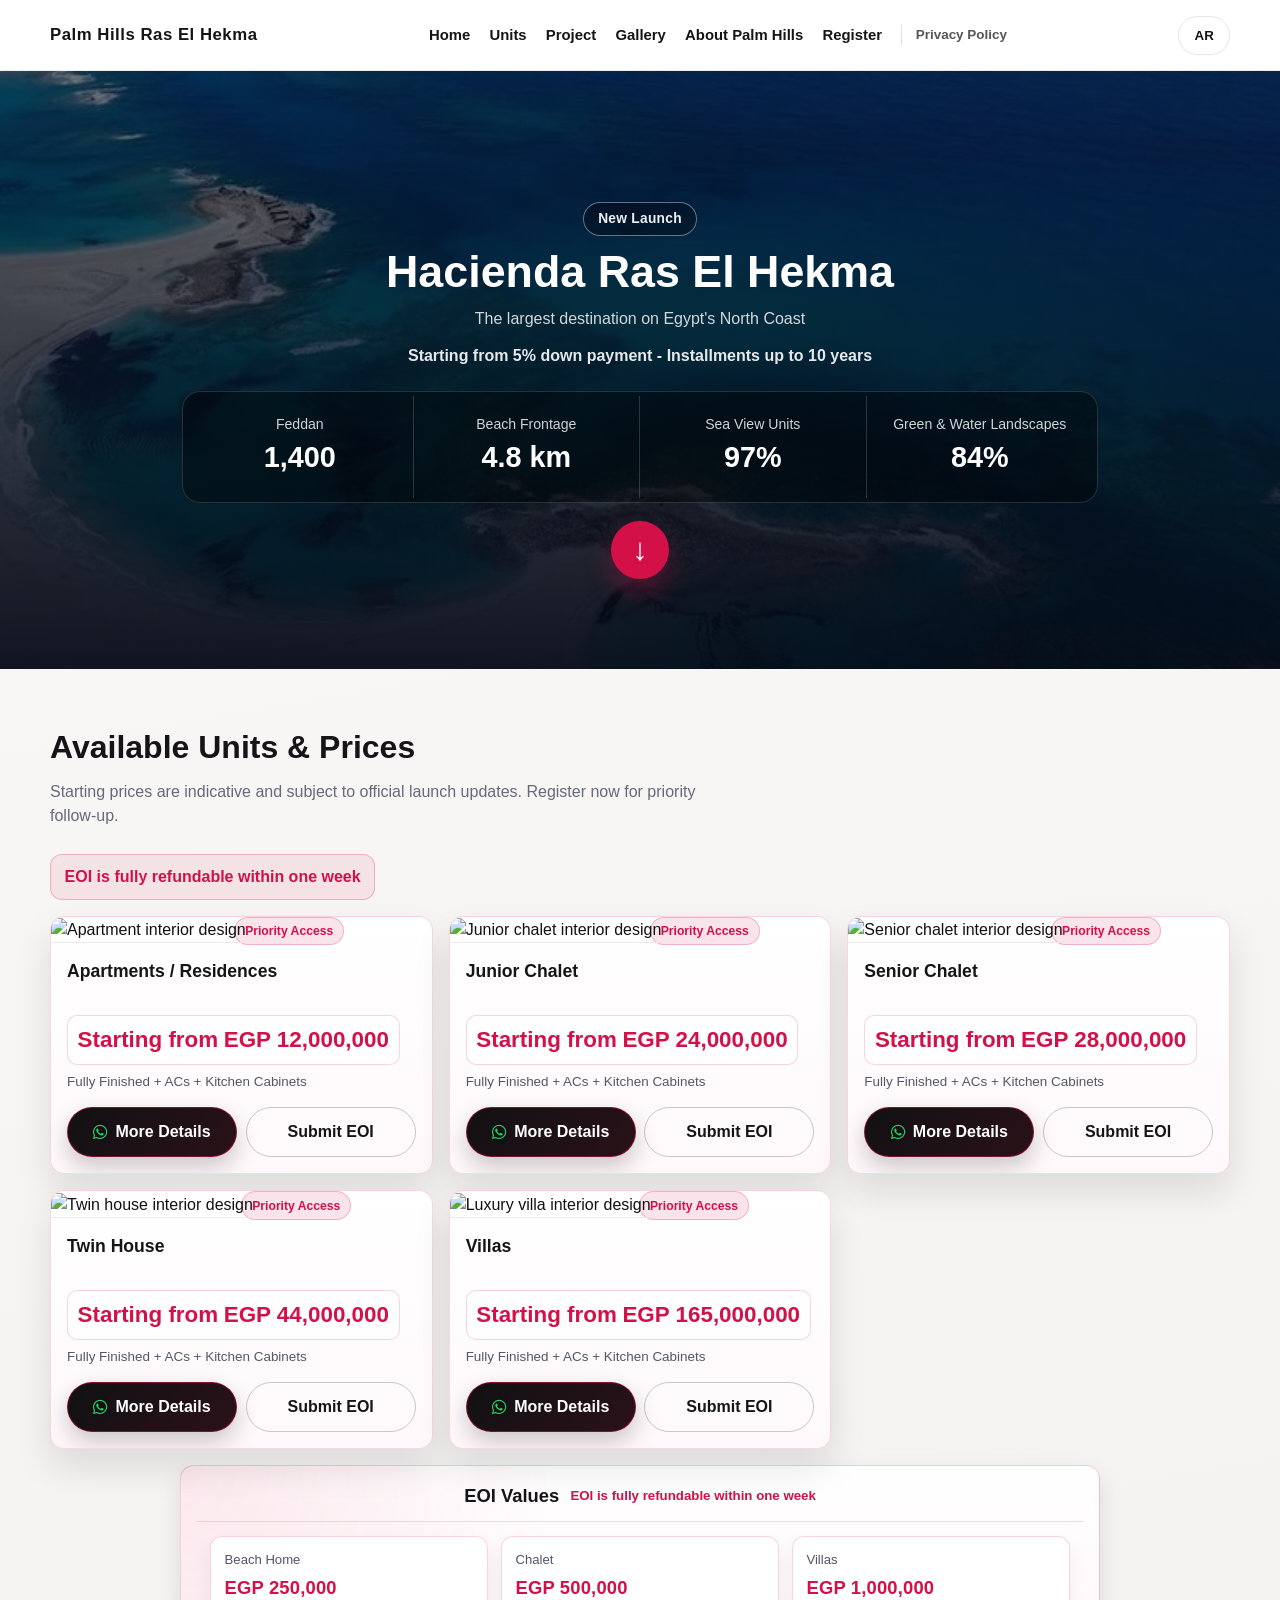
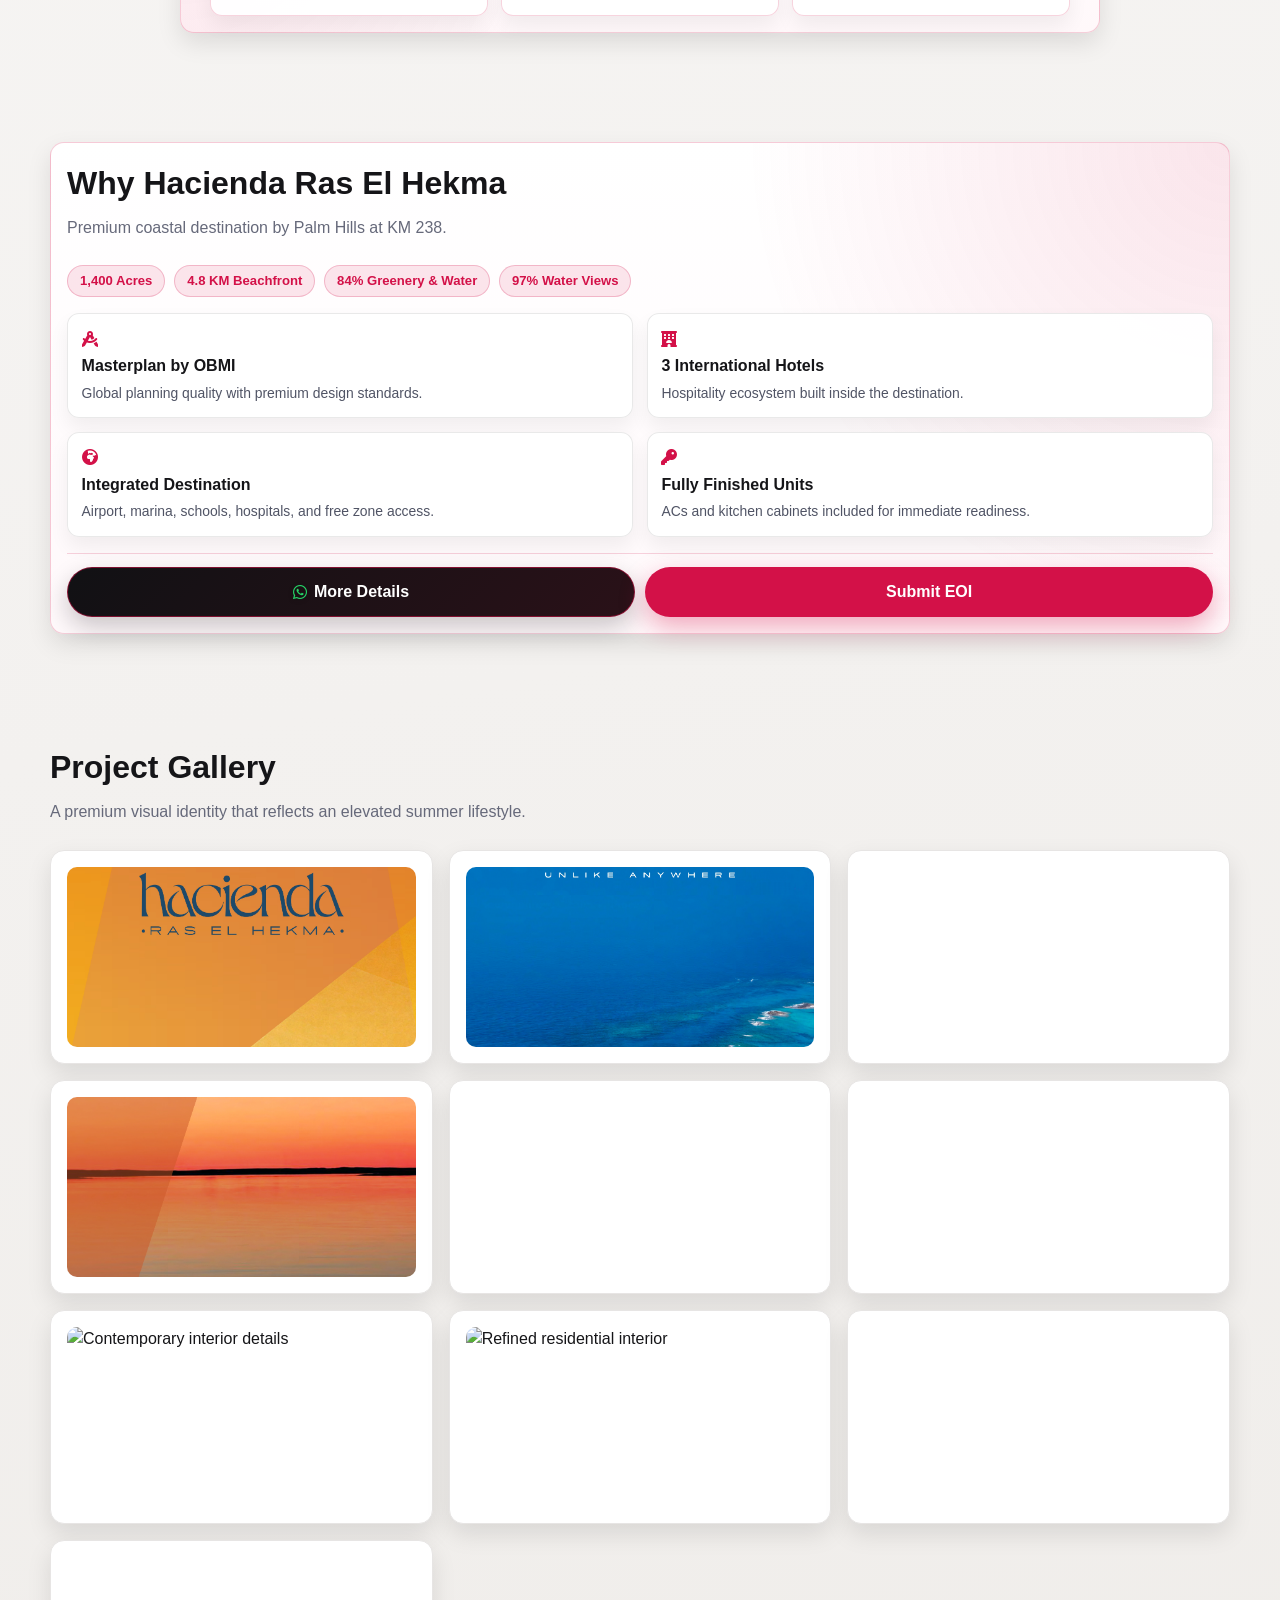
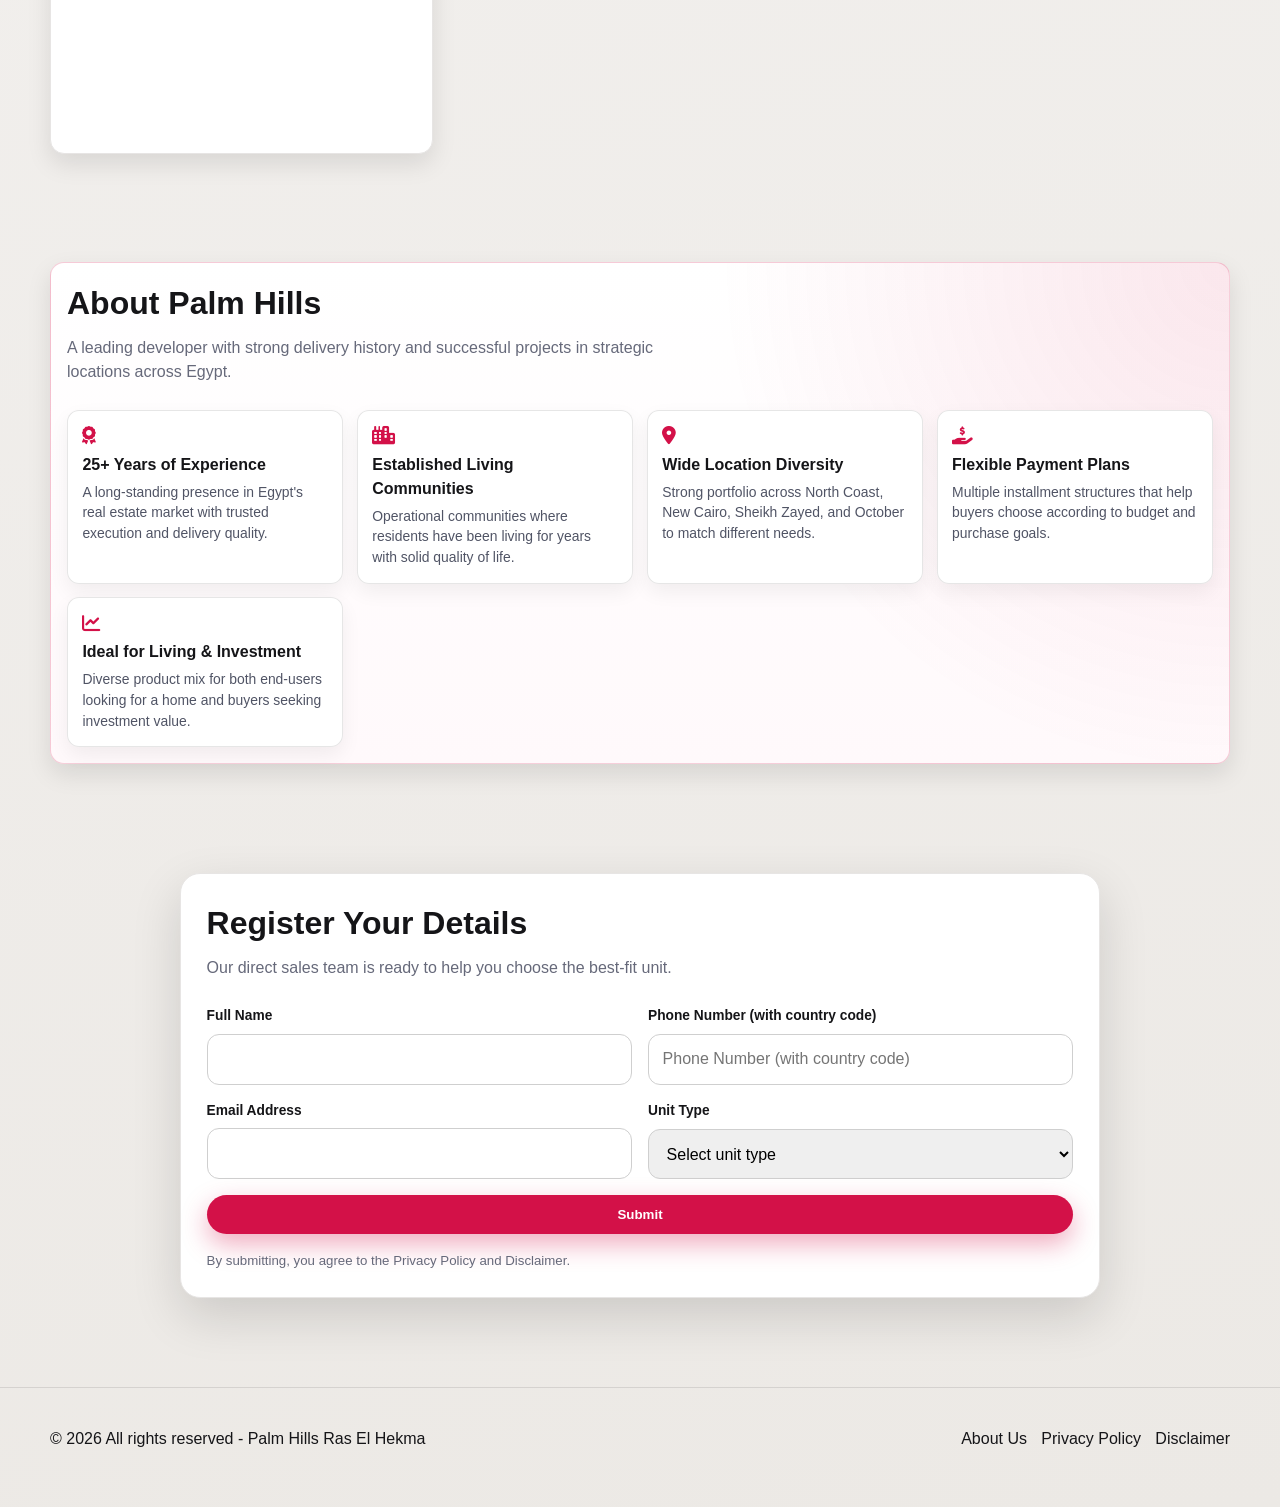
==== index.html @ f4967451 "Update landing pages, i18n defaults, hero background, and form routing" ====
<!DOCTYPE html>
<html lang="en" dir="ltr">
  <head>
    <meta charset="UTF-8" />
    <meta name="viewport" content="width=device-width, initial-scale=1.0" />
    <title>Palm Hills Ras El Hekma</title>
    <meta
      name="description"
      content="Palm Hills Ras El Hekma"
    />
    <!-- Google Tag Manager -->
    <script>(function(w,d,s,l,i){w[l]=w[l]||[];w[l].push({'gtm.start':
    new Date().getTime(),event:'gtm.js'});var f=d.getElementsByTagName(s)[0],
    j=d.createElement(s),dl=l!='dataLayer'?'&l='+l:'';j.async=true;j.src=
    'https://www.googletagmanager.com/gtm.js?id='+i+dl;f.parentNode.insertBefore(j,f);
    })(window,document,'script','dataLayer','GTM-WDP42FP8');</script>
    <!-- End Google Tag Manager -->
    <link rel="stylesheet" href="https://cdnjs.cloudflare.com/ajax/libs/font-awesome/6.5.2/css/all.min.css" />
    <link rel="stylesheet" href="css/style.css" />
  </head>
  <body data-page="home">
    <!-- Google Tag Manager (noscript) -->
    <noscript><iframe src="https://www.googletagmanager.com/ns.html?id=GTM-WDP42FP8"
    height="0" width="0" style="display:none;visibility:hidden"></iframe></noscript>
    <!-- End Google Tag Manager (noscript) -->
    <header class="site-header">
      <div class="container nav-wrap">
        <div class="brand">
          <p class="brand-title">Palm Hills Ras El Hekma</p>
        </div>

        <nav class="nav-links" id="siteNav">
          <a href="#" data-i18n="nav_sec_home">الرئيسية</a>
          <a href="#units-section" data-i18n="nav_sec_units">الوحدات</a>
          <a href="#why-section" data-i18n="nav_sec_why">عن المشروع</a>
          <a href="#gallery-section" data-i18n="nav_sec_gallery">الجاليري</a>
          <a href="#payment-section" data-i18n="nav_sec_payment">السداد</a>
          <a href="#lead-form-section" data-i18n="nav_sec_register">سجل الآن</a>
          <a class="nav-secondary" href="privacy.html" data-i18n="nav_privacy">سياسة الخصوصية</a>
        </nav>

        <div class="nav-tools">
          <button class="lang-toggle" type="button" aria-label="AR">AR</button>
          <button class="menu-toggle" type="button" aria-hidden="false">
            <span></span><span></span><span></span>
          </button>
        </div>
      </div>
    </header>

    <main>
      <section class="hero">
        <div class="container hero-card">
          <div>
            <p class="kicker" data-i18n="home_kicker">إطلاق جديد</p>
            <h1 class="hero-title" data-i18n="home_title">
              Palm Hills Ras El Hekma | فرصة حقيقية قبل الإطلاق الرسمي
            </h1>
            <p class="hero-subtitle" data-i18n="home_subtitle">
            مباشره من بالم هيلز 
            </p>
            <p class="hero-meta" data-i18n="home_meta">مقدم يبدأ من 5% - قسط يصل إلى 10 سنوات</p>
          </div>

          <aside class="hero-stats" aria-label="Quick stats">
            <div class="stat-box">
              <span data-i18n="hero_stat_1_t">موقع استراتيجي</span>
              <strong data-i18n="hero_stat_1_v">رأس الحكمة</strong>
            </div>
            <div class="stat-box">
              <span data-i18n="hero_stat_2_t">أنظمة سداد</span>
              <strong data-i18n="hero_stat_2_v">مرنة وممتدة</strong>
            </div>
            <div class="stat-box">
              <span data-i18n="hero_stat_3_t">استجابة سريعة</span>
              <strong data-i18n="hero_stat_3_v">خلال دقائق</strong>
            </div>
            <div class="stat-box">
              <span data-i18n="hero_stat_4_t">مساحات خضراء ومائية</span>
              <strong data-i18n="hero_stat_4_v">84%</strong>
            </div>
          </aside>

          <button class="hero-scroll bounce-btn" type="button" data-scroll-target="#units-section" data-i18n-attr="aria-label:hero_scroll_aria" title="Scroll">
            <span class="hero-scroll-icon" aria-hidden="true">↓</span>
          </button>
        </div>
      </section>

      <section class="section units-section" id="units-section">
        <div class="container">
          <h2 class="section-title" data-i18n="units_title">الوحدات والأسعار المتاحة</h2>
          <p class="section-subtitle" data-i18n="units_subtitle">
            أسعار بداية مبدئية قابلة للتحديث حسب الطرح الرسمي. احجز أولوية المتابعة الآن.
          </p>

          <p class="units-note" data-i18n="units_eoi_badge">
            EOI قابل للاسترداد بالكامل خلال أسبوع
          </p>

          <div class="cards-grid">
            <article class="unit-card">
              <img class="unit-cover" src="https://images.unsplash.com/photo-1600210492486-724fe5c67fb0?auto=format&fit=crop&w=1200&q=80" alt="Apartment interior design" />
              <span class="unit-pill" data-i18n="units_card_badge">أولوية الحجز</span>
              <h3 data-i18n="units_type_apartments">Apartments / Residences</h3>
              <p class="price"><span data-i18n="unit_price_from">السعر يبدأ من</span> EGP 12,000,000</p>
              <p class="unit-card-note" data-i18n="units_card_note">تشطيب كامل + التكييفات + خزائن المطبخ</p>
              <div class="inline-ctas">
                <a class="btn btn-whatsapp whatsapp-unit" data-unit-key="units_type_apartments" href="#"><i class="fa-brands fa-whatsapp" aria-hidden="true"></i><span data-i18n="units_cta_whatsapp">تفاصيل أكثر</span></a>
                <a class="btn btn-outline" href="#lead-form-section" data-scroll-target="#lead-form-section" data-i18n="units_cta_eoi">سجل EOI</a>
              </div>
            </article>

            <article class="unit-card">
              <img class="unit-cover" src="https://images.unsplash.com/photo-1600607687920-4e2a09cf159d?auto=format&fit=crop&w=1200&q=80" alt="Junior chalet interior design" />
              <span class="unit-pill" data-i18n="units_card_badge">أولوية الحجز</span>
              <h3 data-i18n="units_type_junior_chalet">Junior Chalet</h3>
              <p class="price"><span data-i18n="unit_price_from">السعر يبدأ من</span> EGP 24,000,000</p>
              <p class="unit-card-note" data-i18n="units_card_note">تشطيب كامل + التكييفات + خزائن المطبخ</p>
              <div class="inline-ctas">
                <a class="btn btn-whatsapp whatsapp-unit" data-unit-key="units_type_junior_chalet" href="#"><i class="fa-brands fa-whatsapp" aria-hidden="true"></i><span data-i18n="units_cta_whatsapp">تفاصيل أكثر</span></a>
                <a class="btn btn-outline" href="#lead-form-section" data-scroll-target="#lead-form-section" data-i18n="units_cta_eoi">سجل EOI</a>
              </div>
            </article>

            <article class="unit-card">
              <img class="unit-cover" src="https://images.unsplash.com/photo-1600566753086-00f18fb6b3ea?auto=format&fit=crop&w=1200&q=80" alt="Senior chalet interior design" />
              <span class="unit-pill" data-i18n="units_card_badge">أولوية الحجز</span>
              <h3 data-i18n="units_type_senior_chalet">Senior Chalet</h3>
              <p class="price"><span data-i18n="unit_price_from">السعر يبدأ من</span> EGP 28,000,000</p>
              <p class="unit-card-note" data-i18n="units_card_note">تشطيب كامل + التكييفات + خزائن المطبخ</p>
              <div class="inline-ctas">
                <a class="btn btn-whatsapp whatsapp-unit" data-unit-key="units_type_senior_chalet" href="#"><i class="fa-brands fa-whatsapp" aria-hidden="true"></i><span data-i18n="units_cta_whatsapp">تفاصيل أكثر</span></a>
                <a class="btn btn-outline" href="#lead-form-section" data-scroll-target="#lead-form-section" data-i18n="units_cta_eoi">سجل EOI</a>
              </div>
            </article>

            <article class="unit-card">
              <img class="unit-cover" src="https://images.unsplash.com/photo-1600573472550-8090b5e0745e?auto=format&fit=crop&w=1200&q=80" alt="Twin house interior design" />
              <span class="unit-pill" data-i18n="units_card_badge">أولوية الحجز</span>
              <h3 data-i18n="units_type_twin_house">Twin House</h3>
              <p class="price"><span data-i18n="unit_price_from">السعر يبدأ من</span> EGP 44,000,000</p>
              <p class="unit-card-note" data-i18n="units_card_note">تشطيب كامل + التكييفات + خزائن المطبخ</p>
              <div class="inline-ctas">
                <a class="btn btn-whatsapp whatsapp-unit" data-unit-key="units_type_twin_house" href="#"><i class="fa-brands fa-whatsapp" aria-hidden="true"></i><span data-i18n="units_cta_whatsapp">تفاصيل أكثر</span></a>
                <a class="btn btn-outline" href="#lead-form-section" data-scroll-target="#lead-form-section" data-i18n="units_cta_eoi">سجل EOI</a>
              </div>
            </article>

            <article class="unit-card">
              <img class="unit-cover" src="https://images.unsplash.com/photo-1600585154340-be6161a56a0c?auto=format&fit=crop&w=1200&q=80" alt="Luxury villa interior design" />
              <span class="unit-pill" data-i18n="units_card_badge">أولوية الحجز</span>
              <h3 data-i18n="units_type_villas">Villas</h3>
              <p class="price"><span data-i18n="unit_price_from">السعر يبدأ من</span> EGP 165,000,000</p>
              <p class="unit-card-note" data-i18n="units_card_note">تشطيب كامل + التكييفات + خزائن المطبخ</p>
              <div class="inline-ctas">
                <a class="btn btn-whatsapp whatsapp-unit" data-unit-key="units_type_villas" href="#"><i class="fa-brands fa-whatsapp" aria-hidden="true"></i><span data-i18n="units_cta_whatsapp">تفاصيل أكثر</span></a>
                <a class="btn btn-outline" href="#lead-form-section" data-scroll-target="#lead-form-section" data-i18n="units_cta_eoi">سجل EOI</a>
              </div>
            </article>
          </div>

          <article class="info-card units-eoi-card">
            <div class="units-eoi-head">
              <h3 class="units-eoi-title" data-i18n="units_eoi_title">EOI Values</h3>
              <p class="units-eoi-sub" data-i18n="units_eoi_badge">EOI قابل للاسترداد بالكامل خلال أسبوع</p>
            </div>
            <div class="units-eoi-grid">
              <article class="eoi-item">
                <span class="eoi-label" data-i18n="units_eoi_beach_home">Beach Home</span>
                <strong class="eoi-amount">EGP 250,000</strong>
              </article>
              <article class="eoi-item">
                <span class="eoi-label" data-i18n="units_eoi_chalet">Chalet</span>
                <strong class="eoi-amount">EGP 500,000</strong>
              </article>
              <article class="eoi-item">
                <span class="eoi-label" data-i18n="units_eoi_villas">Villas</span>
                <strong class="eoi-amount">EGP 1,000,000</strong>
              </article>
            </div>
          </article>
        </div>
      </section>

      <section class="section why-section" id="why-section">
        <div class="container">
          <article class="info-card why-shell">
            <h2 class="section-title" data-i18n="section_about_project_title">Why Hacienda Ras El Hekma</h2>
            <p class="section-subtitle" data-i18n="section_about_project_subtitle">
              Premium coastal destination by Palm Hills at KM 238.
            </p>

            <div class="proof-chips" aria-label="Project highlights">
              <span class="proof-chip" data-i18n="section_about_chip_1">1,400 Acres</span>
              <span class="proof-chip" data-i18n="section_about_chip_2">4.8 KM Beachfront</span>
              <span class="proof-chip" data-i18n="section_about_chip_3">84% Greenery & Water</span>
              <span class="proof-chip" data-i18n="section_about_chip_4">97% Water Views</span>
            </div>

            <div class="feature-grid">
              <article class="feature-card">
                <i class="fa-solid fa-compass-drafting feature-icon" aria-hidden="true"></i>
                <h3 class="feature-title" data-i18n="section_about_feature_1_t">Masterplan by OBMI</h3>
                <p class="feature-text" data-i18n="section_about_feature_1_p">Global planning quality with premium design standards.</p>
              </article>

              <article class="feature-card">
                <i class="fa-solid fa-hotel feature-icon" aria-hidden="true"></i>
                <h3 class="feature-title" data-i18n="section_about_feature_2_t">3 International Hotels</h3>
                <p class="feature-text" data-i18n="section_about_feature_2_p">Hospitality ecosystem built inside the destination.</p>
              </article>

              <article class="feature-card">
                <i class="fa-solid fa-earth-africa feature-icon" aria-hidden="true"></i>
                <h3 class="feature-title" data-i18n="section_about_feature_3_t">Integrated Destination</h3>
                <p class="feature-text" data-i18n="section_about_feature_3_p">Airport, marina, schools, hospitals, and free zone access.</p>
              </article>

              <article class="feature-card">
                <i class="fa-solid fa-key feature-icon" aria-hidden="true"></i>
                <h3 class="feature-title" data-i18n="section_about_feature_4_t">Fully Finished Units</h3>
                <p class="feature-text" data-i18n="section_about_feature_4_p">ACs and kitchen cabinets included for immediate readiness.</p>
              </article>
            </div>

            <div class="why-cta-strip">
              <a class="btn btn-whatsapp whatsapp-general" href="#" data-i18n="cta_whatsapp">تفاصيل اكثر</a>
              <a class="btn btn-primary" href="#lead-form-section" data-scroll-target="#lead-form-section" data-i18n="section_about_cta_eoi">Submit EOI</a>
            </div>
          </article>
        </div>
      </section>

      <section class="section" id="gallery-section">
        <div class="container">
          <h2 class="section-title" data-i18n="gallery_title">جاليري المشروع</h2>
          <p class="section-subtitle" data-i18n="gallery_subtitle">
            هوية بصرية مميزة تعكس تجربة صيفية راقية.
          </p>
          <div class="cards-grid">
            <article class="gallery-card">
              <img class="gallery-cover" src="assets/images/Gallery/Hacienda%20ras%20El%20Hekma%2022.5.26_page-0001.jpg" alt="Contemporary interior design" loading="lazy" decoding="async" />
            </article>
            <article class="gallery-card">
              <img class="gallery-cover" src="assets/images/Gallery/Hacienda%20ras%20El%20Hekma%2022.5.26_page-0002.jpg" alt="Premium indoor lounge area" loading="lazy" decoding="async" />
            </article>
            <article class="gallery-card">
              <img class="gallery-cover" src="assets/images/Gallery/Hacienda%20ras%20El%20Hekma%2022.5.26_page-0003.jpg" alt="Modern interior amenities" loading="lazy" decoding="async" />
            </article>
            <article class="gallery-card">
              <img class="gallery-cover" src="assets/images/Gallery/Hacienda%20ras%20El%20Hekma%2022.5.26_page-0007.jpg" alt="Interior living area" loading="lazy" decoding="async" />
            </article>
            <article class="gallery-card">
              <img class="gallery-cover" src="assets/images/Gallery/Hacienda%20ras%20El%20Hekma%2022.5.26_page-0009.jpg" alt="Open plan interior design" loading="lazy" decoding="async" />
            </article>
            <article class="gallery-card">
              <img class="gallery-cover" src="assets/images/Gallery/Hacienda%20ras%20El%20Hekma%2022.5.26_page-0010.jpg" alt="Luxury indoor lounge" loading="lazy" decoding="async" />
            </article>
            <article class="gallery-card">
              <img class="gallery-cover" src="assets/images/Gallery/Hacienda%20ras%20El%20Hekma%2022.5.26_page-0012.jpg" alt="Contemporary interior details" loading="lazy" decoding="async" />
            </article>
            <article class="gallery-card">
              <img class="gallery-cover" src="assets/images/Gallery/Hacienda%20ras%20El%20Hekma%2022.5.26_page-0014.jpg" alt="Refined residential interior" loading="lazy" decoding="async" />
            </article>
            <article class="gallery-card">
              <img class="gallery-cover" src="assets/images/Gallery/Hacienda%20ras%20El%20Hekma%2022.5.26_page-0015.jpg" alt="Stylish apartment interior" loading="lazy" decoding="async" />
            </article>
            <article class="gallery-card">
              <img class="gallery-cover" src="assets/images/Gallery/Hacienda%20ras%20El%20Hekma%2022.5.26_page-0016.jpg" alt="Premium coastal home interior" loading="lazy" decoding="async" />
            </article>
          </div>
        </div>
      </section>

      <section class="section" id="payment-section">
        <div class="container">
          <article class="info-card palm-about-shell">
            <h2 class="section-title" data-i18n="palm_about_title">About Palm Hills</h2>
            <p class="section-subtitle" data-i18n="palm_about_subtitle">
              مطور عقاري رائد بخبرة طويلة ومشروعات ناجحة في مواقع استراتيجية على مستوى الجمهورية.
            </p>

            <div class="palm-about-grid">
              <article class="palm-about-item">
                <i class="fa-solid fa-award palm-about-icon" aria-hidden="true"></i>
                <h3 class="palm-about-item-title" data-i18n="palm_about_1_t">خبرة أكثر من 25 سنة</h3>
                <p class="palm-about-item-text" data-i18n="palm_about_1_p">تاريخ طويل في التطوير العقاري داخل السوق المصري مع سجل موثوق في التنفيذ والتسليم.</p>
              </article>

              <article class="palm-about-item">
                <i class="fa-solid fa-city palm-about-icon" aria-hidden="true"></i>
                <h3 class="palm-about-item-title" data-i18n="palm_about_2_t">مجتمعات سكنية حية</h3>
                <p class="palm-about-item-text" data-i18n="palm_about_2_p">مشروعات قائمة يسكنها العملاء منذ سنوات وتوفر جودة حياة جيدة وخدمات متكاملة.</p>
              </article>

              <article class="palm-about-item">
                <i class="fa-solid fa-location-dot palm-about-icon" aria-hidden="true"></i>
                <h3 class="palm-about-item-title" data-i18n="palm_about_3_t">تنوع قوي في المواقع</h3>
                <p class="palm-about-item-text" data-i18n="palm_about_3_p">مشروعات في الساحل الشمالي والقاهرة الجديدة والشيخ زايد وأكتوبر لتلبية احتياجات مختلفة.</p>
              </article>

              <article class="palm-about-item">
                <i class="fa-solid fa-hand-holding-dollar palm-about-icon" aria-hidden="true"></i>
                <h3 class="palm-about-item-title" data-i18n="palm_about_4_t">خطط سداد مرنة</h3>
                <p class="palm-about-item-text" data-i18n="palm_about_4_p">أنظمة تقسيط متعددة تساعدك تختار الحل المناسب لميزانيتك وهدفك الشرائي.</p>
              </article>

              <article class="palm-about-item">
                <i class="fa-solid fa-chart-line palm-about-icon" aria-hidden="true"></i>
                <h3 class="palm-about-item-title" data-i18n="palm_about_5_t">مثالي للسكن والاستثمار</h3>
                <p class="palm-about-item-text" data-i18n="palm_about_5_p">منتجات متنوعة تمنحك اختيار مناسب سواء كنت تبحث عن بيت للعيش أو فرصة استثمارية.</p>
              </article>
            </div>
          </article>
        </div>
      </section>

      <section class="section" id="lead-form-section">
        <div class="container form-shell">
          <h2 class="section-title" data-i18n="form_title">سجل بياناتك وسيتم التواصل معك</h2>
          <p class="section-subtitle" data-i18n="form_subtitle">
            فريق المبيعات المباشر جاهز للرد ومساعدتك في اختيار أفضل وحدة.
          </p>

          <form id="lead-form" action="https://formsubmit.co/ahmedyassinphd@gmail.com" method="POST">
            <input type="hidden" name="_subject" value="Palm Hills Ras El Hekma Lead" />
            <input type="hidden" name="_captcha" value="false" />
            <input type="hidden" name="_cc" value="Info@salespalmhills.com" />
            <input type="hidden" name="_next" value="https://salespalmhills.com/thank-you.html" />
            <input type="text" name="_honey" style="display: none" tabindex="-1" autocomplete="off" />
            <input type="hidden" name="source" value="" />
            <input type="hidden" name="campaign" value="" />

            <div class="form-grid">
              <div class="form-field">
                <label for="fullName" data-i18n="form_name">الاسم الكامل</label>
                <input id="fullName" name="full_name" type="text" required />
              </div>

              <div class="form-field">
                <label for="phone" data-i18n="form_phone">رقم الهاتف (بكود الدولة)</label>
                <input id="phone" name="phone" type="tel" required data-i18n-attr="placeholder:form_phone" />
              </div>

              <div class="form-field">
                <label for="email" data-i18n="form_email">البريد الإلكتروني</label>
                <input id="email" name="email" type="email" />
              </div>

              <div class="form-field">
                <label for="unitType" data-i18n="form_unit">نوع الوحدة</label>
                <select id="unitType" name="unit_type" required>
                  <option value="" data-i18n="form_unit_placeholder">اختر نوع الوحدة</option>
                  <option value="Apartments / Residences" data-i18n="units_type_apartments">شقق / ريزيدنس</option>
                  <option value="Junior Chalet" data-i18n="units_type_junior_chalet">جونيور شاليه</option>
                  <option value="Senior Chalet" data-i18n="units_type_senior_chalet">سينيور شاليه</option>
                  <option value="Twin House" data-i18n="units_type_twin_house">توين هاوس</option>
                  <option value="Villas" data-i18n="units_type_villas">فيلات</option>
                </select>
              </div>

              <div class="form-field full">
                <button class="btn btn-primary" type="submit" data-i18n="form_submit">إرسال البيانات</button>
                <p class="form-note">
                  <span data-i18n="form_privacy_note">بالإرسال أنت توافق على سياسة الخصوصية واخلاء المسؤولية.</span>
                </p>
              </div>
            </div>
          </form>
        </div>
      </section>
    </main>

    <footer class="footer">
      <div class="container footer-wrap">
        <p>© <span data-year></span> <span data-i18n="footer_copy">جميع الحقوق محفوظة - بالم هيلز رأس الحكمة</span></p>
        <div class="footer-links">
          <a href="about.html" data-i18n="footer_about">من نحن</a>
          <a href="privacy.html" data-i18n="footer_privacy">سياسة الخصوصية</a>
          <a href="disclaimer.html" data-i18n="footer_disclaimer">اخلاء المسؤولية</a>
        </div>
      </div>
    </footer>

    <div class="cookie-banner" id="cookieBanner" role="dialog" aria-live="polite">
      <p>
        <span data-i18n="cookie_text">يستخدم هذا الموقع ملفات تعريف الارتباط وتقنيات التتبع لتحسين النتائج وتجربة المستخدم. استمرارك في التصفح يعني موافقتك على</span>
        <a href="privacy.html" style="text-decoration: underline" data-i18n="nav_privacy">سياسة الخصوصية</a>
        <span data-i18n="cookie_and">و</span>
        <a href="disclaimer.html" style="text-decoration: underline" data-i18n="nav_disclaimer">اخلاء المسؤولية</a>.
      </p>
      <button class="cookie-close" type="button" aria-label="Close">×</button>
    </div>

    <div class="sticky-mobile-cta">
      <a class="btn btn-whatsapp whatsapp-general" href="#"><i class="fa-brands fa-whatsapp" aria-hidden="true"></i><span data-i18n="sticky_whatsapp">واتساب</span></a>
      <a class="btn btn-dark call-link" href="tel:+201017668746"><i class="fa-solid fa-phone" aria-hidden="true"></i><span data-i18n="cta_call">اتصال مباشر</span></a>
    </div>

    <script src="js/i18n.js"></script>
    <script src="js/main.js"></script>
    <script src="js/form.js"></script>
    <script src="js/cookies.js"></script>
  </body>
</html>
---- css/style.css ----
:root {
  --brand-red: #d31148;
  --brand-black: #0f0f10;
  --text-dark: #151518;
  --text-soft: #66697a;
  --bg: #f5f4f3;
  --white: #ffffff;
  --line: #e7e5e4;
  --success: #198754;
  --shadow-lg: 0 18px 50px rgba(0, 0, 0, 0.14);
  --shadow-md: 0 10px 25px rgba(0, 0, 0, 0.1);
  --radius-lg: 20px;
  --radius-md: 14px;
  --max-width: 1180px;
}

* {
  box-sizing: border-box;
}

html {
  scroll-behavior: smooth;
}

body {
  margin: 0;
  color: var(--text-dark);
  background: linear-gradient(170deg, #faf9f8 0%, #f3f1ef 48%, #ece9e5 100%);
  font-family: "Segoe UI", Tahoma, Geneva, Verdana, sans-serif;
  line-height: 1.5;
}

a {
  color: inherit;
  text-decoration: none;
}

.container {
  width: min(100% - 2rem, var(--max-width));
  margin-inline: auto;
}

.site-header {
  position: sticky;
  top: 0;
  z-index: 1000;
  backdrop-filter: blur(8px);
  background: rgba(255, 255, 255, 0.92);
  border-bottom: 1px solid rgba(15, 15, 16, 0.08);
  transition: transform 0.28s ease, background 0.2s ease;
}

.site-header.nav-hidden {
  transform: translateY(-100%);
}

.nav-wrap {
  min-height: 70px;
  display: flex;
  justify-content: space-between;
  align-items: center;
  gap: 1rem;
}

.brand {
  display: grid;
  gap: 0.15rem;
}

.brand-title {
  margin: 0;
  font-size: 1.05rem;
  letter-spacing: 0.03em;
  font-weight: 800;
}

.brand-sub {
  margin: 0;
  font-size: 0.75rem;
  color: var(--text-soft);
}

.nav-links {
  display: flex;
  gap: 1.2rem;
  align-items: center;
  font-size: 0.93rem;
  font-weight: 600;
}

.nav-links a:hover {
  color: var(--brand-red);
}

.nav-links .nav-secondary {
  opacity: 0.72;
  font-size: 0.84rem;
  border-inline-start: 1px solid rgba(15, 15, 16, 0.18);
  padding-inline-start: 0.85rem;
}

.nav-tools {
  display: flex;
  align-items: center;
  gap: 0.55rem;
}

.lang-toggle,
.menu-toggle {
  border: 1px solid var(--line);
  background: var(--white);
  color: var(--text-dark);
  min-height: 39px;
  border-radius: 999px;
  padding: 0 0.95rem;
  font-weight: 700;
  cursor: pointer;
}

.menu-toggle {
  display: none;
}

.menu-toggle span {
  display: block;
  width: 18px;
  height: 2px;
  border-radius: 99px;
  background: var(--text-dark);
  transition: transform 0.2s ease, opacity 0.2s ease;
}

.menu-toggle {
  padding: 0;
  width: 39px;
  min-width: 39px;
  display: none;
  align-items: center;
  justify-content: center;
  flex-direction: column;
  gap: 4px;
}

.menu-toggle.is-open span:nth-child(1) {
  transform: translateY(6px) rotate(45deg);
}

.menu-toggle.is-open span:nth-child(2) {
  opacity: 0;
}

.menu-toggle.is-open span:nth-child(3) {
  transform: translateY(-6px) rotate(-45deg);
}

.btn {
  display: inline-flex;
  align-items: center;
  justify-content: center;
  gap: 0.45rem;
  border: none;
  border-radius: 999px;
  padding: 0.75rem 1.3rem;
  font-weight: 700;
  cursor: pointer;
  transition: 0.25s ease;
}

.btn-primary {
  background: var(--brand-red);
  color: var(--white);
  box-shadow: 0 10px 26px rgba(211, 17, 72, 0.35);
}

.btn-primary:hover {
  transform: translateY(-2px);
  filter: brightness(1.03);
}

.btn-dark {
  background: var(--brand-black);
  color: var(--white);
}

.btn-outline {
  border: 1px solid rgba(15, 15, 16, 0.22);
  background: transparent;
  color: var(--text-dark);
}

.btn-whatsapp {
  background: linear-gradient(135deg, #111114 0%, #2a1118 100%);
  border: 1px solid rgba(211, 17, 72, 0.55);
  color: var(--white);
  box-shadow: 0 10px 24px rgba(15, 15, 16, 0.22);
}

.btn-whatsapp:hover {
  transform: translateY(-2px);
  background: linear-gradient(135deg, #d31148 0%, #a80e39 100%);
}

.btn-whatsapp i {
  font-size: 1rem;
  color: #25d366;
  filter: drop-shadow(0 1px 2px rgba(0, 0, 0, 0.25));
}

.hero {
  position: relative;
  padding: 5.2rem 0 4rem;
  background:
    linear-gradient(180deg, rgba(5, 14, 36, 0.42) 0%, rgba(7, 16, 40, 0.9) 100%),
    url("../assets/images/background%20cover.jpeg") center 42% / cover no-repeat;
  color: var(--white);
}

.hero::before {
  content: "";
  position: absolute;
  inset: 0;
  background: linear-gradient(180deg, rgba(0, 0, 0, 0.22) 0%, rgba(0, 0, 0, 0.42) 100%);
  pointer-events: none;
}

.hero-card {
  position: relative;
  background: transparent;
  border: none;
  border-radius: 26px;
  box-shadow: none;
  backdrop-filter: none;
  padding: 3rem 2rem 1.6rem;
  text-align: center;
  max-width: 980px;
  margin-inline: auto;
}

.kicker {
  margin: 0;
  font-size: 0.86rem;
  letter-spacing: 0.02em;
  color: #f1f1f3;
  font-weight: 800;
  display: inline-block;
  border: 1px solid rgba(255, 255, 255, 0.4);
  border-radius: 999px;
  padding: 0.35rem 0.9rem;
  background: rgba(0, 0, 0, 0.3);
}

.hero-title {
  margin: 0.6rem 0;
  font-size: clamp(1.7rem, 3.5vw, 2.9rem);
  line-height: 1.15;
  color: var(--white);
}

.hero-subtitle {
  margin: 0;
  color: rgba(255, 255, 255, 0.82);
  max-width: 56ch;
  margin-inline: auto;
}

.hero-meta {
  margin: 0.85rem 0 0;
  color: rgba(255, 255, 255, 0.9);
  font-weight: 700;
}

.hero-scroll {
  margin: 1.15rem auto 0;
  width: 58px;
  height: 58px;
  border-radius: 999px;
  border: none;
  background: #d31148;
  color: var(--white);
  font-size: 1.45rem;
  line-height: 1;
  cursor: pointer;
  box-shadow: 0 12px 26px rgba(211, 17, 72, 0.35);
  position: relative;
  display: grid;
  place-items: center;
}

.hero-scroll:hover {
  background: #af0e3c;
  color: var(--white);
}

.hero-scroll-icon {
  transform: translateY(-1px);
  font-size: 1.95rem;
}

.hero-scroll::after {
  content: none;
}

.bounce-btn {
  animation: bouncePulse 2.2s cubic-bezier(0.22, 0.61, 0.36, 1) infinite;
}

@keyframes bouncePulse {
  0%,
  100% {
    transform: translateY(0);
  }
  35% {
    transform: translateY(4px);
  }
  55% {
    transform: translateY(8px);
  }
  72% {
    transform: translateY(3px);
  }
}

.hero-stats {
  margin-top: 1.4rem;
  background: rgba(0, 0, 0, 0.4);
  color: var(--white);
  border-radius: 18px;
  border: 1px solid rgba(255, 255, 255, 0.14);
  padding: 0.25rem;
  display: grid;
  grid-template-columns: repeat(4, minmax(0, 1fr));
  gap: 0;
  align-content: stretch;
}

.stat-box {
  border-inline-end: 1px solid rgba(255, 255, 255, 0.16);
  padding: 1rem 0.75rem;
  text-align: center;
}

.stat-box:last-child {
  border-inline-end: none;
}

.stat-box span {
  color: rgba(255, 255, 255, 0.82);
  font-size: 0.88rem;
}

.stat-box strong {
  display: block;
  font-size: 1.8rem;
  color: var(--white);
  margin-bottom: 0.2rem;
}

.section {
  padding: 3.4rem 0;
}

.section-title {
  margin: 0 0 0.55rem;
  font-size: clamp(1.35rem, 3vw, 2rem);
}

.section-subtitle {
  margin: 0 0 1.6rem;
  max-width: 66ch;
  color: var(--text-soft);
}

.cards-grid {
  display: grid;
  grid-template-columns: repeat(3, minmax(0, 1fr));
  gap: 1rem;
}

.unit-card,
.info-card,
.gallery-card {
  background: var(--white);
  border: 1px solid var(--line);
  border-radius: var(--radius-md);
  padding: 1rem;
  box-shadow: var(--shadow-md);
}

.unit-meta {
  font-size: 0.9rem;
  color: var(--text-soft);
}

.gallery-cover {
  display: block;
  width: 100%;
  height: 180px;
  object-fit: cover;
  border-radius: 10px;
  cursor: zoom-in;
  transition: transform 0.22s ease, filter 0.22s ease;
}

.gallery-cover:hover {
  transform: scale(1.02);
  filter: saturate(1.05);
}

.gallery-cover:focus-visible {
  outline: 3px solid rgba(211, 17, 72, 0.35);
  outline-offset: 2px;
}

body.lightbox-open {
  overflow: hidden;
}

.gallery-lightbox {
  position: fixed;
  inset: 0;
  z-index: 5000;
  background: rgba(8, 8, 10, 0.9);
  display: none;
  align-items: center;
  justify-content: center;
  padding: 1rem;
}

.gallery-lightbox.is-open {
  display: flex;
}

.gallery-lightbox-image {
  width: min(92vw, 1200px);
  max-height: 86vh;
  border-radius: 14px;
  object-fit: contain;
  box-shadow: 0 22px 50px rgba(0, 0, 0, 0.45);
}

.gallery-lightbox-btn {
  position: absolute;
  border: 1px solid rgba(255, 255, 255, 0.25);
  background: rgba(0, 0, 0, 0.45);
  color: #fff;
  border-radius: 999px;
  width: 44px;
  height: 44px;
  cursor: pointer;
  display: inline-flex;
  align-items: center;
  justify-content: center;
  font-size: 1.35rem;
}

.gallery-lightbox-btn:hover {
  background: rgba(211, 17, 72, 0.85);
}

.gallery-lightbox-close {
  top: 1rem;
  inset-inline-end: 1rem;
}

.gallery-lightbox-prev {
  inset-inline-start: 1rem;
}

.gallery-lightbox-next {
  inset-inline-end: 1rem;
}

.price {
  font-size: 1.4rem;
  margin: 0.2rem 0 0.7rem;
  font-weight: 800;
  color: var(--brand-red);
}

.units-section .section-subtitle {
  max-width: 74ch;
}

.units-note {
  margin: 0 0 1rem;
  font-weight: 800;
  color: var(--brand-red);
  background: rgba(211, 17, 72, 0.08);
  border: 1px solid rgba(211, 17, 72, 0.25);
  border-radius: 12px;
  padding: 0.62rem 0.85rem;
  display: inline-block;
}

.units-section .unit-card {
  overflow: hidden;
  border: 1px solid rgba(211, 17, 72, 0.16);
  box-shadow: 0 18px 36px rgba(15, 15, 16, 0.11);
  transition: transform 0.22s ease, box-shadow 0.22s ease;
  position: relative;
  background: linear-gradient(180deg, #ffffff 0%, #fff9fb 100%);
  padding: 0 1rem 1rem;
}

.units-section .unit-card:hover {
  transform: translateY(-4px);
  box-shadow: 0 26px 50px rgba(15, 15, 16, 0.16);
}

.unit-cover {
  width: calc(100% + 2rem);
  margin: 0 -1rem 0.85rem;
  height: 176px;
  object-fit: cover;
  border-bottom: 1px solid var(--line);
  filter: saturate(1.06) contrast(1.04);
}

.units-section .unit-card h3 {
  margin-top: 0.1rem;
  margin-bottom: 0.5rem;
  font-size: 1.1rem;
  min-height: 2.6em;
}

.units-section .inline-ctas .btn {
  flex: 1 1 150px;
}

.unit-pill {
  display: inline-block;
  margin-bottom: 0.55rem;
  background: rgba(211, 17, 72, 0.11);
  color: var(--brand-red);
  border: 1px solid rgba(211, 17, 72, 0.24);
  border-radius: 999px;
  padding: 0.26rem 0.62rem;
  font-size: 0.76rem;
  font-weight: 800;
}

.units-section .price {
  display: inline-flex;
  flex-wrap: wrap;
  gap: 0.35rem;
  align-items: baseline;
  margin: 0.2rem 0 0.45rem;
  background: rgba(255, 255, 255, 0.75);
  border: 1px solid rgba(211, 17, 72, 0.18);
  border-radius: 10px;
  padding: 0.45rem 0.6rem;
}

.unit-card-note {
  margin: 0 0 0.75rem;
  font-size: 0.84rem;
  color: #535766;
}

.units-section .btn-whatsapp i {
  font-size: 1.05rem;
}

.units-eoi-card {
  margin: 1rem auto 0;
  border-color: rgba(211, 17, 72, 0.2);
  background:
    radial-gradient(circle at 0% 0%, rgba(211, 17, 72, 0.09), transparent 40%),
    linear-gradient(180deg, #ffffff 0%, #fff8fa 100%);
}

.units-eoi-head {
  display: flex;
  flex-wrap: wrap;
  align-items: center;
  justify-content: space-between;
  gap: 0.7rem;
  border-bottom: 1px solid rgba(211, 17, 72, 0.15);
  padding-bottom: 0.7rem;
  margin-bottom: 0.85rem;
}

.units-eoi-title {
  margin: 0;
  font-size: 1.15rem;
}

.units-eoi-sub {
  margin: 0;
  font-size: 0.83rem;
  color: var(--brand-red);
  font-weight: 700;
}

.units-eoi-grid {
  display: grid;
  grid-template-columns: repeat(3, minmax(0, 1fr));
  gap: 0.8rem;
}

.why-shell {
  border-color: rgba(211, 17, 72, 0.2);
  background:
    radial-gradient(circle at 100% 0%, rgba(211, 17, 72, 0.11), transparent 38%),
    linear-gradient(180deg, #ffffff 0%, #fff9fb 100%);
}

.proof-chips {
  display: flex;
  flex-wrap: wrap;
  gap: 0.55rem;
  margin-bottom: 1rem;
}

.proof-chip {
  display: inline-flex;
  align-items: center;
  background: rgba(211, 17, 72, 0.1);
  border: 1px solid rgba(211, 17, 72, 0.22);
  color: var(--brand-red);
  border-radius: 999px;
  padding: 0.32rem 0.75rem;
  font-size: 0.82rem;
  font-weight: 800;
  white-space: nowrap;
}

.feature-grid {
  display: grid;
  grid-template-columns: repeat(2, minmax(0, 1fr));
  gap: 0.85rem;
}

.feature-card {
  border: 1px solid rgba(15, 15, 16, 0.09);
  background: rgba(255, 255, 255, 0.95);
  border-radius: 12px;
  padding: 0.85rem;
  box-shadow: 0 10px 20px rgba(15, 15, 16, 0.06);
}

.feature-icon {
  color: var(--brand-red);
  font-size: 1rem;
  margin-bottom: 0.45rem;
}

.feature-title {
  margin: 0 0 0.3rem;
  font-size: 1rem;
}

.feature-text {
  margin: 0;
  color: #505465;
  font-size: 0.87rem;
}

.why-cta-strip {
  margin-top: 1rem;
  padding-top: 0.85rem;
  border-top: 1px solid rgba(211, 17, 72, 0.18);
  display: flex;
  gap: 0.65rem;
  flex-wrap: wrap;
}

.why-cta-strip .btn {
  flex: 1 1 200px;
}

.eoi-item {
  border: 1px solid rgba(211, 17, 72, 0.18);
  border-radius: 12px;
  background: rgba(255, 255, 255, 0.95);
  padding: 0.85rem;
  box-shadow: 0 10px 20px rgba(15, 15, 16, 0.06);
}

.eoi-label {
  display: block;
  color: #505465;
  font-size: 0.82rem;
  margin-bottom: 0.25rem;
}

.eoi-amount {
  font-size: 1.15rem;
  color: var(--brand-red);
  letter-spacing: 0.01em;
}

@media (min-width: 981px) {
  .units-eoi-card {
    max-width: 920px;
  }

  .units-eoi-head {
    justify-content: center;
    text-align: center;
  }

  .units-eoi-grid {
    max-width: 860px;
    margin-inline: auto;
  }
}

.list {
  margin: 0;
  padding-inline-start: 1.1rem;
  color: var(--text-soft);
}

.list li + li {
  margin-top: 0.35rem;
}

.inline-ctas {
  margin-top: 0.95rem;
  display: flex;
  flex-wrap: wrap;
  gap: 0.55rem;
}

.payment-wrap {
  display: grid;
  grid-template-columns: 1fr 1fr;
  gap: 1rem;
}

.palm-about-shell {
  border-color: rgba(211, 17, 72, 0.2);
  background:
    radial-gradient(circle at 100% 0%, rgba(211, 17, 72, 0.1), transparent 40%),
    linear-gradient(180deg, #ffffff 0%, #fff9fb 100%);
}

.palm-about-grid {
  display: grid;
  grid-template-columns: repeat(4, minmax(0, 1fr));
  gap: 0.85rem;
}

.palm-about-item {
  border: 1px solid rgba(15, 15, 16, 0.1);
  background: rgba(255, 255, 255, 0.96);
  border-radius: 12px;
  padding: 0.9rem;
  box-shadow: 0 8px 20px rgba(15, 15, 16, 0.06);
}

.palm-about-icon {
  color: var(--brand-red);
  font-size: 1.15rem;
  margin-bottom: 0.45rem;
}

.palm-about-item-title {
  margin: 0 0 0.3rem;
  font-size: 1rem;
}

.palm-about-item-text {
  margin: 0;
  color: #505465;
  font-size: 0.87rem;
}

.form-shell {
  background: var(--white);
  border: 1px solid var(--line);
  border-radius: var(--radius-lg);
  box-shadow: var(--shadow-lg);
  padding: 1.6rem;
  max-width: 920px;
  margin-inline: auto;
}

.form-grid {
  display: grid;
  grid-template-columns: 1fr 1fr;
  gap: 1rem;
}

.form-field {
  display: grid;
  gap: 0.45rem;
}

.form-field.full {
  grid-column: 1 / -1;
}

label {
  font-size: 0.86rem;
  font-weight: 700;
}

input,
select,
textarea {
  width: 100%;
  border: 1px solid #cfcfcf;
  border-radius: 12px;
  min-height: 50px;
  padding: 0.78rem 0.85rem;
  font: inherit;
}

input:focus,
select:focus,
textarea:focus {
  outline: 2px solid rgba(211, 17, 72, 0.22);
  border-color: var(--brand-red);
}

.form-note {
  margin: 0.6rem 0 0;
  color: var(--text-soft);
  font-size: 0.83rem;
}

.footer {
  margin-top: 2.2rem;
  border-top: 1px solid rgba(0, 0, 0, 0.1);
  padding: 1.4rem 0 2.5rem;
}

.footer-wrap {
  display: flex;
  flex-wrap: wrap;
  justify-content: space-between;
  gap: 0.75rem;
  align-items: center;
}

.footer-links {
  display: flex;
  flex-wrap: wrap;
  gap: 0.9rem;
}

.cookie-banner {
  position: fixed;
  inset-inline: 1rem;
  bottom: 1rem;
  background: rgba(15, 15, 16, 0.95);
  color: var(--white);
  border: 1px solid rgba(255, 255, 255, 0.2);
  border-radius: 14px;
  padding: 0.85rem 0.95rem;
  display: none;
  align-items: start;
  justify-content: space-between;
  gap: 1rem;
  z-index: 2000;
}

.cookie-banner.show {
  display: flex;
}

.cookie-banner p {
  margin: 0;
  font-size: 0.88rem;
}

.cookie-close {
  border: none;
  background: transparent;
  color: var(--white);
  font-size: 1.2rem;
  line-height: 1;
  cursor: pointer;
}

.sticky-mobile-cta {
  display: none;
}

.floating-lang-toggle {
  display: none;
}

.page-hero {
  padding: 2.8rem 0 1.5rem;
}

.page-hero h1 {
  margin: 0;
  font-size: clamp(1.6rem, 4vw, 2.4rem);
}

.page-hero p {
  color: var(--text-soft);
  max-width: 70ch;
}

.text-block {
  background: var(--white);
  border: 1px solid var(--line);
  border-radius: var(--radius-md);
  box-shadow: var(--shadow-md);
  padding: 1.15rem;
  margin-bottom: 1rem;
}

.text-block h2,
.text-block h3 {
  margin-top: 0;
}

.business-card-slot {
  margin-top: 1rem;
  border: 2px dashed rgba(211, 17, 72, 0.35);
  border-radius: 14px;
  background: rgba(211, 17, 72, 0.04);
  padding: 1rem;
  text-align: center;
}

.business-card-image {
  display: block;
  width: min(100%, 420px);
  margin: 0 auto 0.7rem;
  border-radius: 12px;
  border: 1px solid rgba(15, 15, 16, 0.14);
  box-shadow: 0 12px 30px rgba(15, 15, 16, 0.12);
}

.business-card-slot h3 {
  margin: 0 0 0.25rem;
  font-size: 1rem;
}

.business-card-slot p {
  margin: 0;
  color: var(--text-soft);
  font-size: 0.88rem;
}

.about-contact-wrap {
  margin-top: 1rem;
}

.about-contact-wrap h3 {
  margin: 0 0 0.6rem;
  font-size: 1rem;
}

.about-contact-grid {
  display: grid;
  grid-template-columns: repeat(3, minmax(0, 1fr));
  gap: 0.65rem;
}

.about-contact-grid .btn {
  width: 100%;
  min-height: 46px;
}

.about-email-link {
  font-weight: 700;
}

.success-card {
  background: var(--white);
  border: 1px solid rgba(25, 135, 84, 0.22);
  border-radius: var(--radius-lg);
  box-shadow: var(--shadow-lg);
  padding: 1.8rem;
  max-width: 760px;
  margin-inline: auto;
  text-align: center;
}

.thanks-icon {
  width: 72px;
  height: 72px;
  margin: 0 auto 0.9rem;
  border-radius: 999px;
  display: grid;
  place-items: center;
  color: #198754;
  background: rgba(25, 135, 84, 0.12);
  border: 1px solid rgba(25, 135, 84, 0.3);
  font-size: 2rem;
}

.thanks-quick-title {
  margin: 1rem 0 0.65rem;
  font-size: 1.05rem;
}

.thanks-quick-grid {
  display: grid;
  grid-template-columns: repeat(2, minmax(0, 1fr));
  gap: 0.65rem;
}

.thanks-quick-grid .btn {
  width: 100%;
  min-height: 46px;
}

@media (max-width: 980px) {
  .cards-grid {
    grid-template-columns: repeat(2, minmax(0, 1fr));
  }

  .about-contact-grid {
    grid-template-columns: repeat(2, minmax(0, 1fr));
  }

  .thanks-quick-grid {
    grid-template-columns: 1fr;
  }

  .hero-card {
    padding-inline: 1.2rem;
  }

  .hero-stats {
    grid-template-columns: repeat(2, minmax(0, 1fr));
  }

  .units-eoi-grid {
    grid-template-columns: 1fr;
  }

  .feature-grid {
    grid-template-columns: 1fr;
  }

  .palm-about-grid {
    grid-template-columns: repeat(2, minmax(0, 1fr));
  }

  .stat-box:nth-child(2n) {
    border-inline-end: none;
  }

  .stat-box:nth-child(-n + 2) {
    border-bottom: 1px solid rgba(255, 255, 255, 0.16);
  }
}

@media (max-width: 760px) {
  .menu-toggle {
    display: inline-flex;
  }

  .nav-links {
    position: absolute;
    top: 70px;
    inset-inline: 0;
    background: var(--white);
    border-bottom: 1px solid var(--line);
    padding: 0.8rem 1rem;
    display: none;
    flex-direction: column;
    align-items: start;
  }

  .nav-links.open {
    display: flex;
  }

  .cards-grid,
  .payment-wrap,
  .form-grid {
    grid-template-columns: 1fr;
  }

  .about-contact-grid {
    grid-template-columns: 1fr;
  }

  .success-card {
    padding: 1.35rem;
  }

  .palm-about-grid {
    grid-template-columns: 1fr;
  }

  .hero {
    padding-top: 2.2rem;
  }

  .sticky-mobile-cta {
    position: fixed;
    bottom: 0;
    inset-inline: 0;
    display: grid;
    grid-template-columns: 1fr 1fr;
    gap: 0.45rem;
    padding: 0.55rem;
    background: rgba(255, 255, 255, 0.96);
    border-top: 1px solid var(--line);
    z-index: 1200;
  }

  .sticky-mobile-cta .btn {
    min-height: 44px;
    padding-inline: 0.85rem;
    font-size: 0.9rem;
  }

  .sticky-mobile-cta .btn i {
    font-size: 1rem;
  }

  .floating-lang-toggle {
    position: fixed;
    inset-inline-end: 0.75rem;
    bottom: 4.15rem;
    display: inline-flex;
    align-items: center;
    justify-content: center;
    width: 42px;
    height: 42px;
    min-height: 42px;
    min-width: 42px;
    border-radius: 999px;
    border: 1px solid rgba(15, 15, 16, 0.18);
    box-shadow: 0 12px 26px rgba(15, 15, 16, 0.18);
    background: rgba(255, 255, 255, 0.95);
    color: var(--text-dark);
    z-index: 1250;
    padding: 0;
    font-size: 0.82rem;
  }

  .footer {
    padding-bottom: 5.2rem;
  }

  .proof-chips {
    flex-wrap: nowrap;
    overflow-x: auto;
    padding-bottom: 0.25rem;
  }

  .gallery-lightbox-btn {
    width: 40px;
    height: 40px;
    font-size: 1.1rem;
  }
}

html[dir="rtl"] body {
  letter-spacing: 0;
}

html[dir="rtl"] .nav-links {
  align-items: end;
}

html[dir="rtl"] .inline-ctas,
html[dir="rtl"] .hero-actions,
html[dir="rtl"] .footer-links {
  flex-direction: row-reverse;
}

html[dir="rtl"] .list {
  padding-inline-start: 0;
  padding-inline-end: 1.1rem;
}
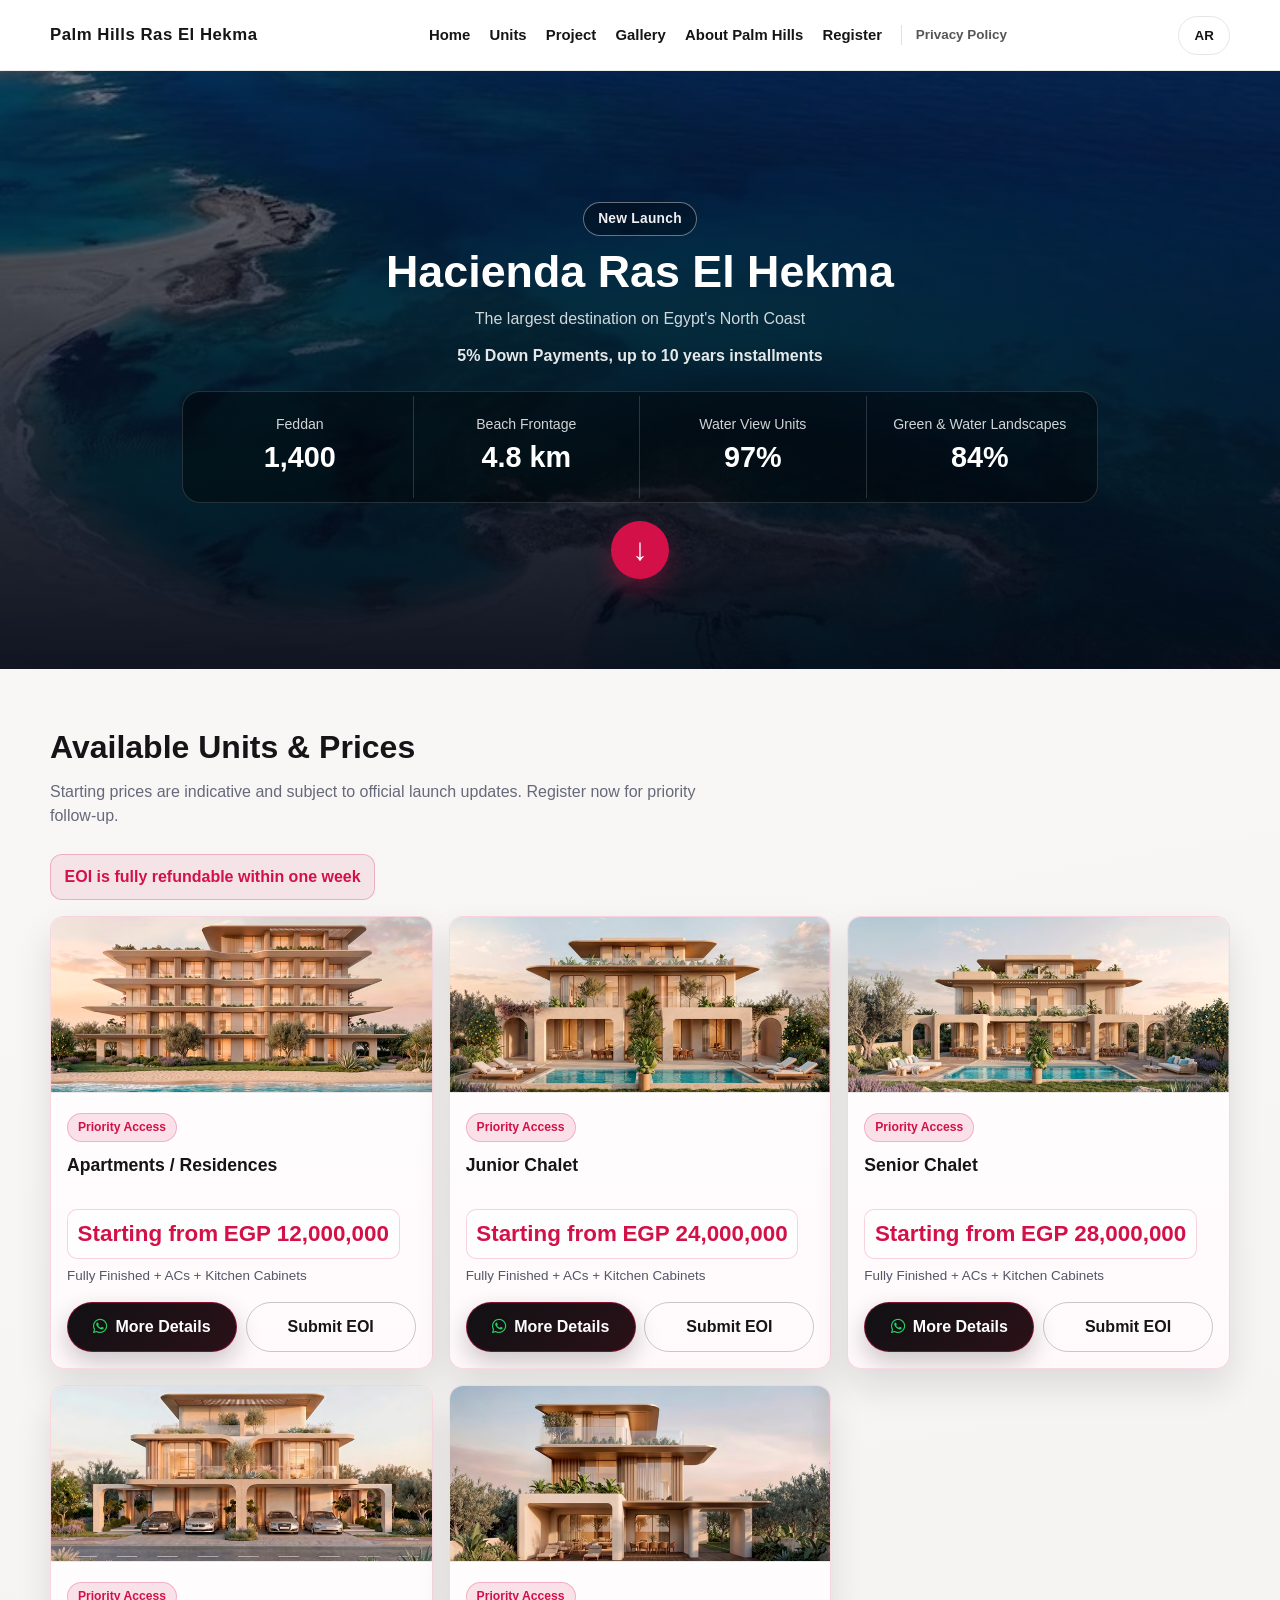
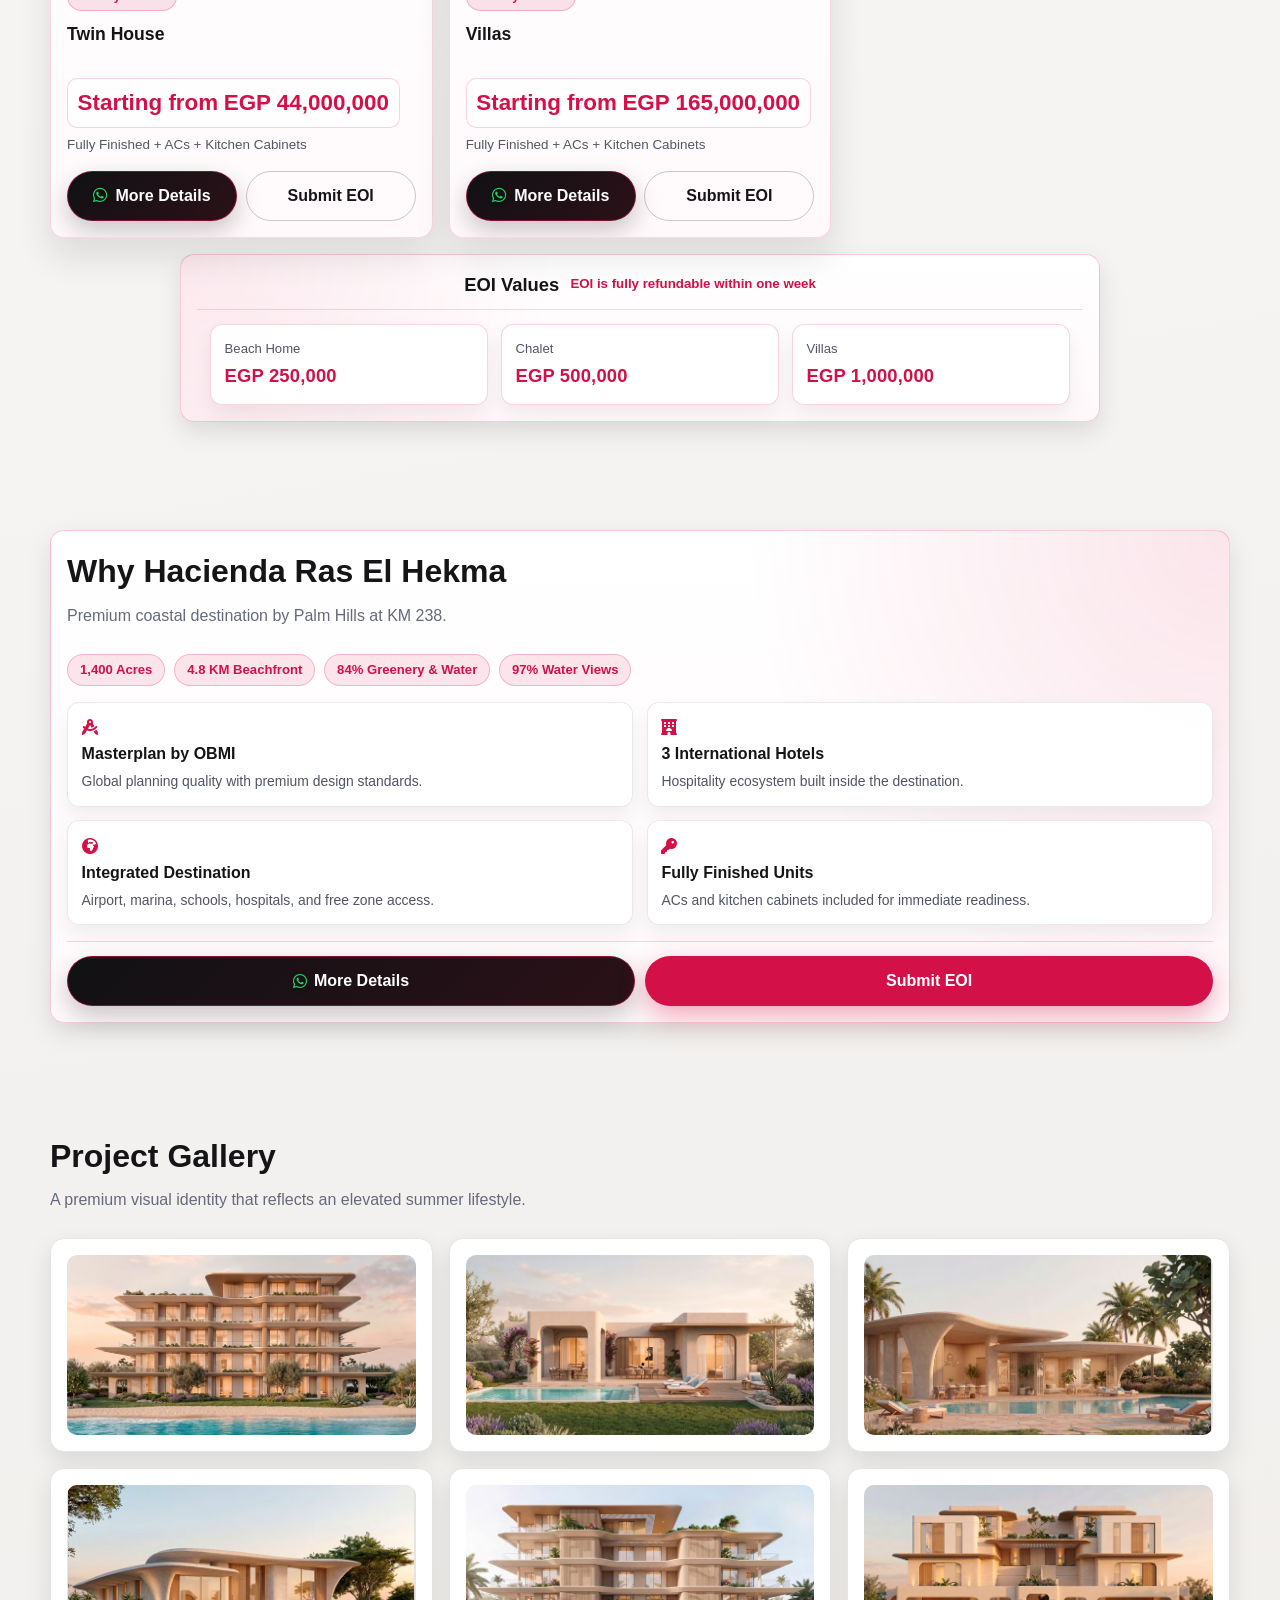
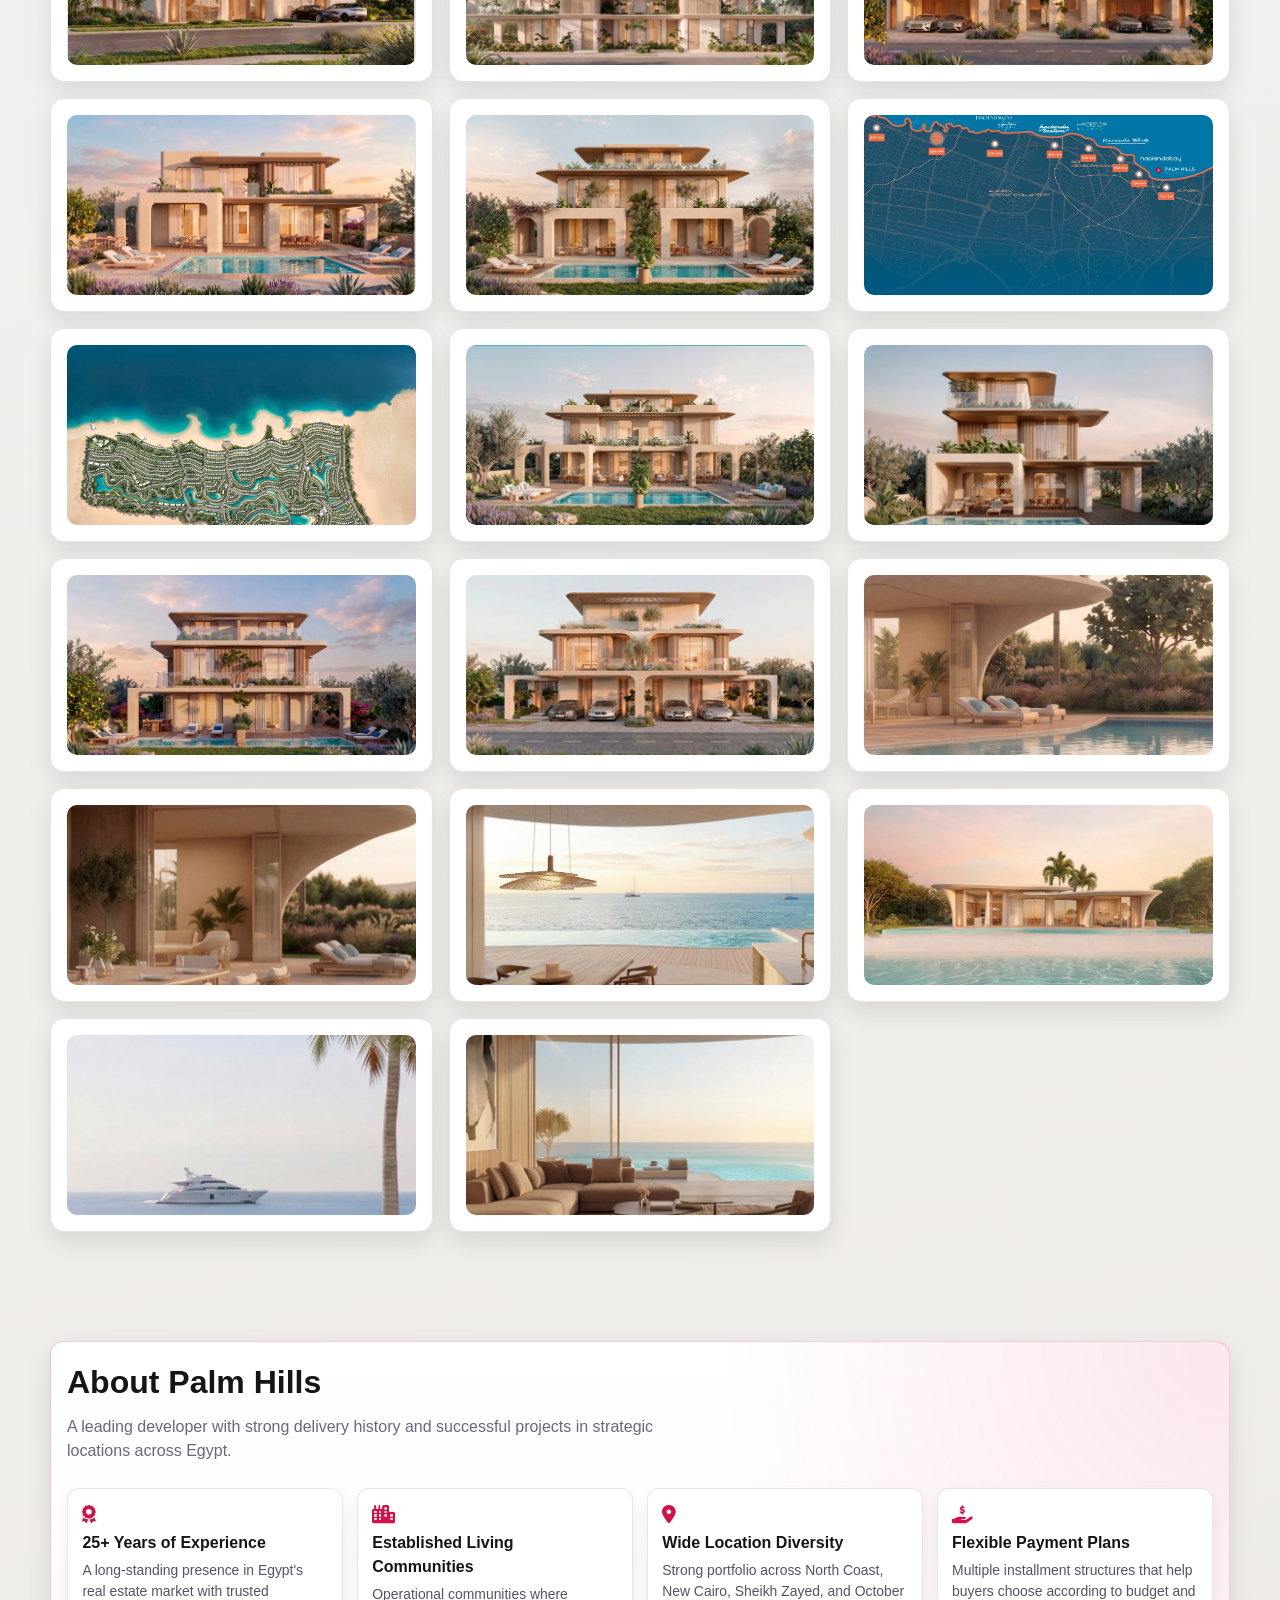
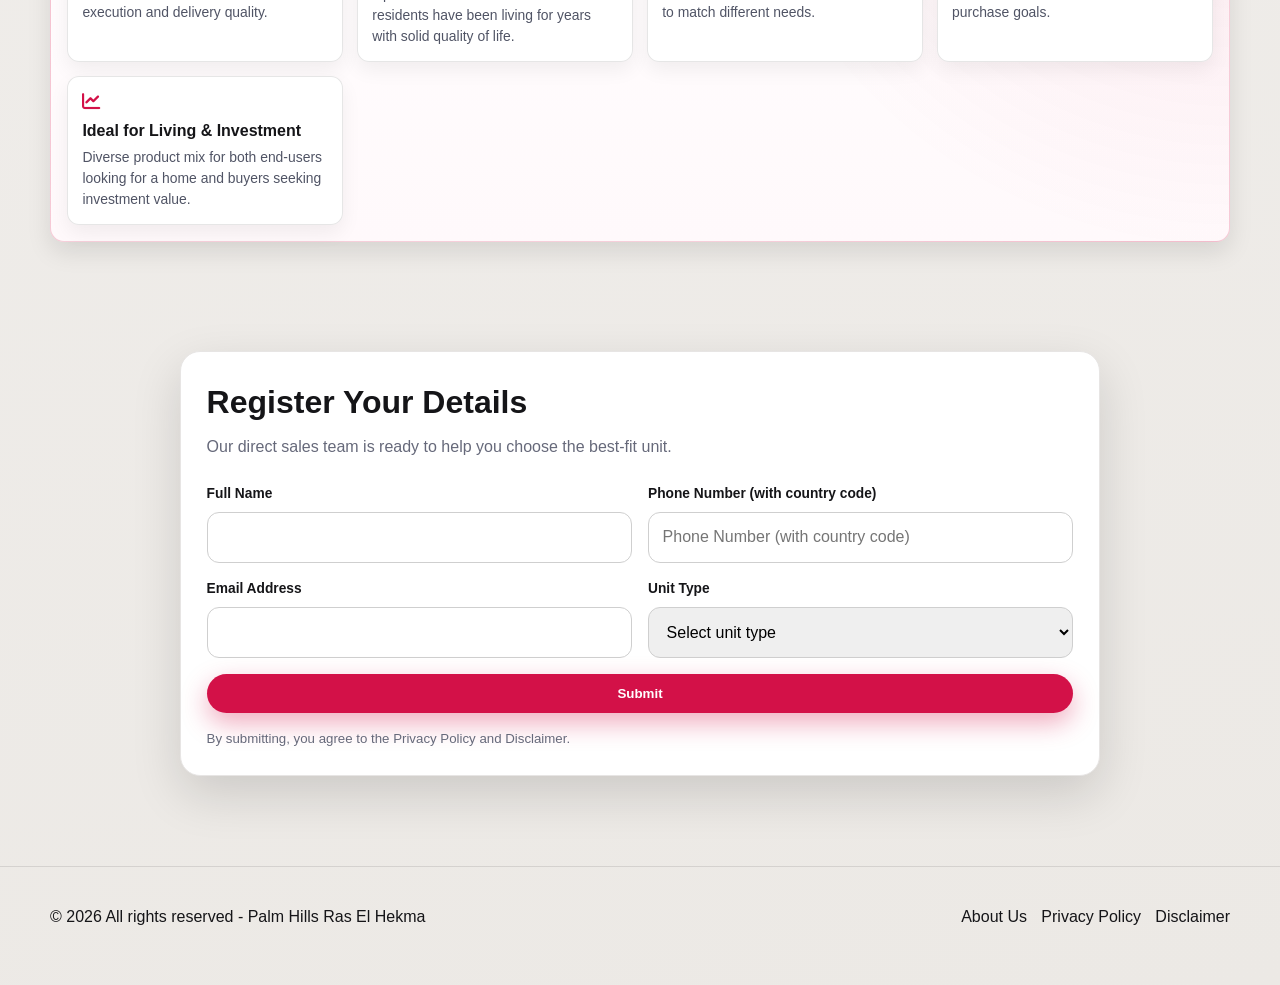
==== commit 0951557f: "Update gallery and unit card images" ====
--- a/index.html
+++ b/index.html
@@ -100,7 +100,7 @@
 
           <div class="cards-grid">
             <article class="unit-card">
-              <img class="unit-cover" src="https://images.unsplash.com/photo-1600210492486-724fe5c67fb0?auto=format&fit=crop&w=1200&q=80" alt="Apartment interior design" />
+              <img class="unit-cover" src="assets/images/Gallery/Apartments%20%20Residences.jpg" alt="Apartments and residences" />
               <span class="unit-pill" data-i18n="units_card_badge">أولوية الحجز</span>
               <h3 data-i18n="units_type_apartments">Apartments / Residences</h3>
               <p class="price"><span data-i18n="unit_price_from">السعر يبدأ من</span> EGP 12,000,000</p>
@@ -112,7 +112,7 @@
             </article>
 
             <article class="unit-card">
-              <img class="unit-cover" src="https://images.unsplash.com/photo-1600607687920-4e2a09cf159d?auto=format&fit=crop&w=1200&q=80" alt="Junior chalet interior design" />
+              <img class="unit-cover" src="assets/images/Gallery/junior%20chalet.jpg" alt="Junior chalet" />
               <span class="unit-pill" data-i18n="units_card_badge">أولوية الحجز</span>
               <h3 data-i18n="units_type_junior_chalet">Junior Chalet</h3>
               <p class="price"><span data-i18n="unit_price_from">السعر يبدأ من</span> EGP 24,000,000</p>
@@ -124,7 +124,7 @@
             </article>
 
             <article class="unit-card">
-              <img class="unit-cover" src="https://images.unsplash.com/photo-1600566753086-00f18fb6b3ea?auto=format&fit=crop&w=1200&q=80" alt="Senior chalet interior design" />
+              <img class="unit-cover" src="assets/images/Gallery/seniorchalet.jpg" alt="Senior chalet" />
               <span class="unit-pill" data-i18n="units_card_badge">أولوية الحجز</span>
               <h3 data-i18n="units_type_senior_chalet">Senior Chalet</h3>
               <p class="price"><span data-i18n="unit_price_from">السعر يبدأ من</span> EGP 28,000,000</p>
@@ -136,7 +136,7 @@
             </article>
 
             <article class="unit-card">
-              <img class="unit-cover" src="https://images.unsplash.com/photo-1600573472550-8090b5e0745e?auto=format&fit=crop&w=1200&q=80" alt="Twin house interior design" />
+              <img class="unit-cover" src="assets/images/Gallery/twin%20house.jpg" alt="Twin house" />
               <span class="unit-pill" data-i18n="units_card_badge">أولوية الحجز</span>
               <h3 data-i18n="units_type_twin_house">Twin House</h3>
               <p class="price"><span data-i18n="unit_price_from">السعر يبدأ من</span> EGP 44,000,000</p>
@@ -148,7 +148,7 @@
             </article>
 
             <article class="unit-card">
-              <img class="unit-cover" src="https://images.unsplash.com/photo-1600585154340-be6161a56a0c?auto=format&fit=crop&w=1200&q=80" alt="Luxury villa interior design" />
+              <img class="unit-cover" src="assets/images/Gallery/thecrestvillas.jpg" alt="Villas" />
               <span class="unit-pill" data-i18n="units_card_badge">أولوية الحجز</span>
               <h3 data-i18n="units_type_villas">Villas</h3>
               <p class="price"><span data-i18n="unit_price_from">السعر يبدأ من</span> EGP 165,000,000</p>
@@ -240,34 +240,64 @@
           </p>
           <div class="cards-grid">
             <article class="gallery-card">
-              <img class="gallery-cover" src="assets/images/Gallery/Hacienda%20ras%20El%20Hekma%2022.5.26_page-0001.jpg" alt="Contemporary interior design" loading="lazy" decoding="async" />
-            </article>
-            <article class="gallery-card">
-              <img class="gallery-cover" src="assets/images/Gallery/Hacienda%20ras%20El%20Hekma%2022.5.26_page-0002.jpg" alt="Premium indoor lounge area" loading="lazy" decoding="async" />
-            </article>
-            <article class="gallery-card">
-              <img class="gallery-cover" src="assets/images/Gallery/Hacienda%20ras%20El%20Hekma%2022.5.26_page-0003.jpg" alt="Modern interior amenities" loading="lazy" decoding="async" />
-            </article>
-            <article class="gallery-card">
-              <img class="gallery-cover" src="assets/images/Gallery/Hacienda%20ras%20El%20Hekma%2022.5.26_page-0007.jpg" alt="Interior living area" loading="lazy" decoding="async" />
-            </article>
-            <article class="gallery-card">
-              <img class="gallery-cover" src="assets/images/Gallery/Hacienda%20ras%20El%20Hekma%2022.5.26_page-0009.jpg" alt="Open plan interior design" loading="lazy" decoding="async" />
-            </article>
-            <article class="gallery-card">
-              <img class="gallery-cover" src="assets/images/Gallery/Hacienda%20ras%20El%20Hekma%2022.5.26_page-0010.jpg" alt="Luxury indoor lounge" loading="lazy" decoding="async" />
-            </article>
-            <article class="gallery-card">
-              <img class="gallery-cover" src="assets/images/Gallery/Hacienda%20ras%20El%20Hekma%2022.5.26_page-0012.jpg" alt="Contemporary interior details" loading="lazy" decoding="async" />
-            </article>
-            <article class="gallery-card">
-              <img class="gallery-cover" src="assets/images/Gallery/Hacienda%20ras%20El%20Hekma%2022.5.26_page-0014.jpg" alt="Refined residential interior" loading="lazy" decoding="async" />
-            </article>
-            <article class="gallery-card">
-              <img class="gallery-cover" src="assets/images/Gallery/Hacienda%20ras%20El%20Hekma%2022.5.26_page-0015.jpg" alt="Stylish apartment interior" loading="lazy" decoding="async" />
-            </article>
-            <article class="gallery-card">
-              <img class="gallery-cover" src="assets/images/Gallery/Hacienda%20ras%20El%20Hekma%2022.5.26_page-0016.jpg" alt="Premium coastal home interior" loading="lazy" decoding="async" />
+              <img class="gallery-cover" src="assets/images/Gallery/Apartments%20%20Residences.jpg" alt="Apartments and residences" loading="lazy" decoding="async" />
+            </article>
+            <article class="gallery-card">
+              <img class="gallery-cover" src="assets/images/Gallery/bayline%20villa.jpg" alt="Bayline villa" loading="lazy" decoding="async" />
+            </article>
+            <article class="gallery-card">
+              <img class="gallery-cover" src="assets/images/Gallery/beachfront%20villa.jpg" alt="Beachfront villa" loading="lazy" decoding="async" />
+            </article>
+            <article class="gallery-card">
+              <img class="gallery-cover" src="assets/images/Gallery/beachfrontvilla2.jpg" alt="Beachfront villa view" loading="lazy" decoding="async" />
+            </article>
+            <article class="gallery-card">
+              <img class="gallery-cover" src="assets/images/Gallery/beachhome.jpg" alt="Beach home" loading="lazy" decoding="async" />
+            </article>
+            <article class="gallery-card">
+              <img class="gallery-cover" src="assets/images/Gallery/chalet.jpg" alt="Chalet" loading="lazy" decoding="async" />
+            </article>
+            <article class="gallery-card">
+              <img class="gallery-cover" src="assets/images/Gallery/costal%20villa.jpg" alt="Coastal villa" loading="lazy" decoding="async" />
+            </article>
+            <article class="gallery-card">
+              <img class="gallery-cover" src="assets/images/Gallery/junior%20chalet.jpg" alt="Junior chalet" loading="lazy" decoding="async" />
+            </article>
+            <article class="gallery-card">
+              <img class="gallery-cover" src="assets/images/Gallery/map.jpg" alt="Project map" loading="lazy" decoding="async" />
+            </article>
+            <article class="gallery-card">
+              <img class="gallery-cover" src="assets/images/Gallery/masterplan.jpg" alt="Masterplan" loading="lazy" decoding="async" />
+            </article>
+            <article class="gallery-card">
+              <img class="gallery-cover" src="assets/images/Gallery/seniorchalet.jpg" alt="Senior chalet" loading="lazy" decoding="async" />
+            </article>
+            <article class="gallery-card">
+              <img class="gallery-cover" src="assets/images/Gallery/thecrestvillas.jpg" alt="The Crest villas" loading="lazy" decoding="async" />
+            </article>
+            <article class="gallery-card">
+              <img class="gallery-cover" src="assets/images/Gallery/twin%20house%202.jpg" alt="Twin house exterior" loading="lazy" decoding="async" />
+            </article>
+            <article class="gallery-card">
+              <img class="gallery-cover" src="assets/images/Gallery/twin%20house.jpg" alt="Twin house" loading="lazy" decoding="async" />
+            </article>
+            <article class="gallery-card">
+              <img class="gallery-cover" src="assets/images/Gallery/view%202.jpg" alt="Project view 2" loading="lazy" decoding="async" />
+            </article>
+            <article class="gallery-card">
+              <img class="gallery-cover" src="assets/images/Gallery/view%203.jpg" alt="Project view 3" loading="lazy" decoding="async" />
+            </article>
+            <article class="gallery-card">
+              <img class="gallery-cover" src="assets/images/Gallery/view%204.jpg" alt="Project view 4" loading="lazy" decoding="async" />
+            </article>
+            <article class="gallery-card">
+              <img class="gallery-cover" src="assets/images/Gallery/view%206.jpg" alt="Project view 6" loading="lazy" decoding="async" />
+            </article>
+            <article class="gallery-card">
+              <img class="gallery-cover" src="assets/images/Gallery/view1.jpg" alt="Project view 1" loading="lazy" decoding="async" />
+            </article>
+            <article class="gallery-card">
+              <img class="gallery-cover" src="assets/images/Gallery/view5.jpg" alt="Project view 5" loading="lazy" decoding="async" />
             </article>
           </div>
         </div>
@@ -323,51 +353,102 @@
             فريق المبيعات المباشر جاهز للرد ومساعدتك في اختيار أفضل وحدة.
           </p>
 
-          <form id="lead-form" action="https://formsubmit.co/ahmedyassinphd@gmail.com" method="POST">
-            <input type="hidden" name="_subject" value="Palm Hills Ras El Hekma Lead" />
-            <input type="hidden" name="_captcha" value="false" />
-            <input type="hidden" name="_cc" value="Info@salespalmhills.com" />
-            <input type="hidden" name="_next" value="https://salespalmhills.com/thank-you.html" />
-            <input type="text" name="_honey" style="display: none" tabindex="-1" autocomplete="off" />
-            <input type="hidden" name="source" value="" />
-            <input type="hidden" name="campaign" value="" />
-
-            <div class="form-grid">
-              <div class="form-field">
-                <label for="fullName" data-i18n="form_name">الاسم الكامل</label>
-                <input id="fullName" name="full_name" type="text" required />
-              </div>
-
-              <div class="form-field">
-                <label for="phone" data-i18n="form_phone">رقم الهاتف (بكود الدولة)</label>
-                <input id="phone" name="phone" type="tel" required data-i18n-attr="placeholder:form_phone" />
-              </div>
-
-              <div class="form-field">
-                <label for="email" data-i18n="form_email">البريد الإلكتروني</label>
-                <input id="email" name="email" type="email" />
-              </div>
-
-              <div class="form-field">
-                <label for="unitType" data-i18n="form_unit">نوع الوحدة</label>
-                <select id="unitType" name="unit_type" required>
-                  <option value="" data-i18n="form_unit_placeholder">اختر نوع الوحدة</option>
-                  <option value="Apartments / Residences" data-i18n="units_type_apartments">شقق / ريزيدنس</option>
-                  <option value="Junior Chalet" data-i18n="units_type_junior_chalet">جونيور شاليه</option>
-                  <option value="Senior Chalet" data-i18n="units_type_senior_chalet">سينيور شاليه</option>
-                  <option value="Twin House" data-i18n="units_type_twin_house">توين هاوس</option>
-                  <option value="Villas" data-i18n="units_type_villas">فيلات</option>
-                </select>
-              </div>
-
-              <div class="form-field full">
-                <button class="btn btn-primary" type="submit" data-i18n="form_submit">إرسال البيانات</button>
-                <p class="form-note">
-                  <span data-i18n="form_privacy_note">بالإرسال أنت توافق على سياسة الخصوصية واخلاء المسؤولية.</span>
-                </p>
-              </div>
-            </div>
-          </form>
+          <form action="https://formsubmit.co/ahmedyassinphd@gmail.com" method="POST">
+
+    <!-- FormSubmit Settings -->
+    <input type="hidden" name="_subject" value="Palm Hills Ras El Hekma Lead">
+    <input type="hidden" name="_captcha" value="false">
+    <input type="hidden" name="_cc" value="info@salespalmhills.com">
+    <input type="hidden" name="_next" value="https://salespalmhills.com/thank-you.html">
+    <input type="text" name="_honey" style="display:none" tabindex="-1" autocomplete="off">
+
+    <div class="form-grid">
+
+        <div class="form-field">
+            <label for="fullName" data-i18n="form_name">
+                الاسم الكامل
+            </label>
+            <input 
+                id="fullName"
+                name="full_name"
+                type="text"
+                required
+            />
+        </div>
+
+        <div class="form-field">
+            <label for="phone" data-i18n="form_phone">
+                رقم الهاتف (بكود الدولة)
+            </label>
+            <input 
+                id="phone"
+                name="phone"
+                type="tel"
+                required
+                data-i18n-attr="placeholder:form_phone"
+            />
+        </div>
+
+        <div class="form-field">
+            <label for="email" data-i18n="form_email">
+                البريد الإلكتروني
+            </label>
+            <input 
+                id="email"
+                name="email"
+                type="email"
+            />
+        </div>
+
+        <div class="form-field">
+            <label for="unitType" data-i18n="form_unit">
+                نوع الوحدة
+            </label>
+
+            <select id="unitType" name="unit_type" required>
+
+                <option value="" data-i18n="form_unit_placeholder">
+                    اختر نوع الوحدة
+                </option>
+
+                <option value="Apartments / Residences">
+                    شقق / ريزيدنس
+                </option>
+
+                <option value="Junior Chalet">
+                    جونيور شاليه
+                </option>
+
+                <option value="Senior Chalet">
+                    سينيور شاليه
+                </option>
+
+                <option value="Twin House">
+                    توين هاوس
+                </option>
+
+                <option value="Villas">
+                    فيلات
+                </option>
+
+            </select>
+        </div>
+
+        <div class="form-field full">
+            <button class="btn btn-primary" type="submit" data-i18n="form_submit">
+                إرسال البيانات
+            </button>
+
+            <p class="form-note">
+                <span data-i18n="form_privacy_note">
+                    بالإرسال أنت توافق على سياسة الخصوصية وإخلاء المسؤولية.
+                </span>
+            </p>
+        </div>
+
+    </div>
+
+</form>
         </div>
       </section>
     </main>
--- a/css/style.css
+++ b/css/style.css
@@ -1047,17 +1047,49 @@
 }
 
 @media (max-width: 760px) {
+  .nav-wrap {
+    min-height: 56px;
+    gap: 0.55rem;
+  }
+
+  .brand-title {
+    font-size: 0.92rem;
+  }
+
+  .nav-tools {
+    gap: 0.35rem;
+  }
+
+  .lang-toggle,
+  .menu-toggle {
+    min-height: 34px;
+  }
+
+  .lang-toggle {
+    padding-inline: 0.72rem;
+    font-size: 0.78rem;
+  }
+
+  .menu-toggle {
+    width: 34px;
+    min-width: 34px;
+  }
+
+  .menu-toggle span {
+    width: 16px;
+  }
+
   .menu-toggle {
     display: inline-flex;
   }
 
   .nav-links {
     position: absolute;
-    top: 70px;
+    top: 56px;
     inset-inline: 0;
     background: var(--white);
     border-bottom: 1px solid var(--line);
-    padding: 0.8rem 1rem;
+    padding: 0.65rem 0.9rem;
     display: none;
     flex-direction: column;
     align-items: start;
@@ -1087,6 +1119,32 @@
 
   .hero {
     padding-top: 2.2rem;
+  }
+
+  .cookie-banner {
+    inset-inline: 0.55rem;
+    bottom: 4.2rem;
+    border-radius: 10px;
+    padding: 0.45rem 0.6rem;
+    gap: 0.5rem;
+    align-items: center;
+  }
+
+  .cookie-banner p {
+    font-size: 0.74rem;
+    line-height: 1.25;
+    display: -webkit-box;
+    line-clamp: 2;
+    -webkit-line-clamp: 2;
+    -webkit-box-orient: vertical;
+    overflow: hidden;
+  }
+
+  .cookie-close {
+    font-size: 1rem;
+    min-width: 28px;
+    min-height: 28px;
+    padding: 0.1rem;
   }
 
   .sticky-mobile-cta {
@@ -1168,3 +1226,72 @@
   padding-inline-start: 0;
   padding-inline-end: 1.1rem;
 }
+/* ===== MOBILE HERO FIT TO SCREEN ===== */
+@media (max-width: 760px) {
+  .hero {
+    padding-top: 1rem;
+    padding-bottom: 1rem;
+    min-height: calc(100dvh - 56px);
+    display: flex;
+    align-items: center;
+  }
+
+  .hero-card {
+    padding: 1rem 0.85rem 0.75rem;
+    gap: 0;
+  }
+
+  .kicker {
+    font-size: 0.75rem;
+    padding: 0.25rem 0.65rem;
+    margin-bottom: 0.3rem;
+  }
+
+  .hero-title {
+    font-size: 1.15rem;
+    line-height: 1.2;
+    margin: 0.3rem 0 0.3rem;
+  }
+
+  .hero-subtitle {
+    font-size: 0.82rem;
+    margin-bottom: 0.2rem;
+  }
+
+  .hero-meta {
+    font-size: 0.8rem;
+    margin-top: 0.3rem;
+  }
+
+  .hero-stats {
+    margin-top: 0.7rem;
+    border-radius: 12px;
+    padding: 0.1rem;
+  }
+
+  .stat-box {
+    padding: 0.55rem 0.4rem;
+  }
+
+  .stat-box span {
+    font-size: 0.72rem;
+    display: block;
+    line-height: 1.2;
+  }
+
+  .stat-box strong {
+    font-size: 1.1rem;
+    margin-bottom: 0.1rem;
+  }
+
+  .hero-scroll {
+    width: 44px;
+    height: 44px;
+    font-size: 1.1rem;
+    margin-top: 0.7rem;
+  }
+
+  .hero-scroll-icon {
+    font-size: 1.4rem;
+  }
+}
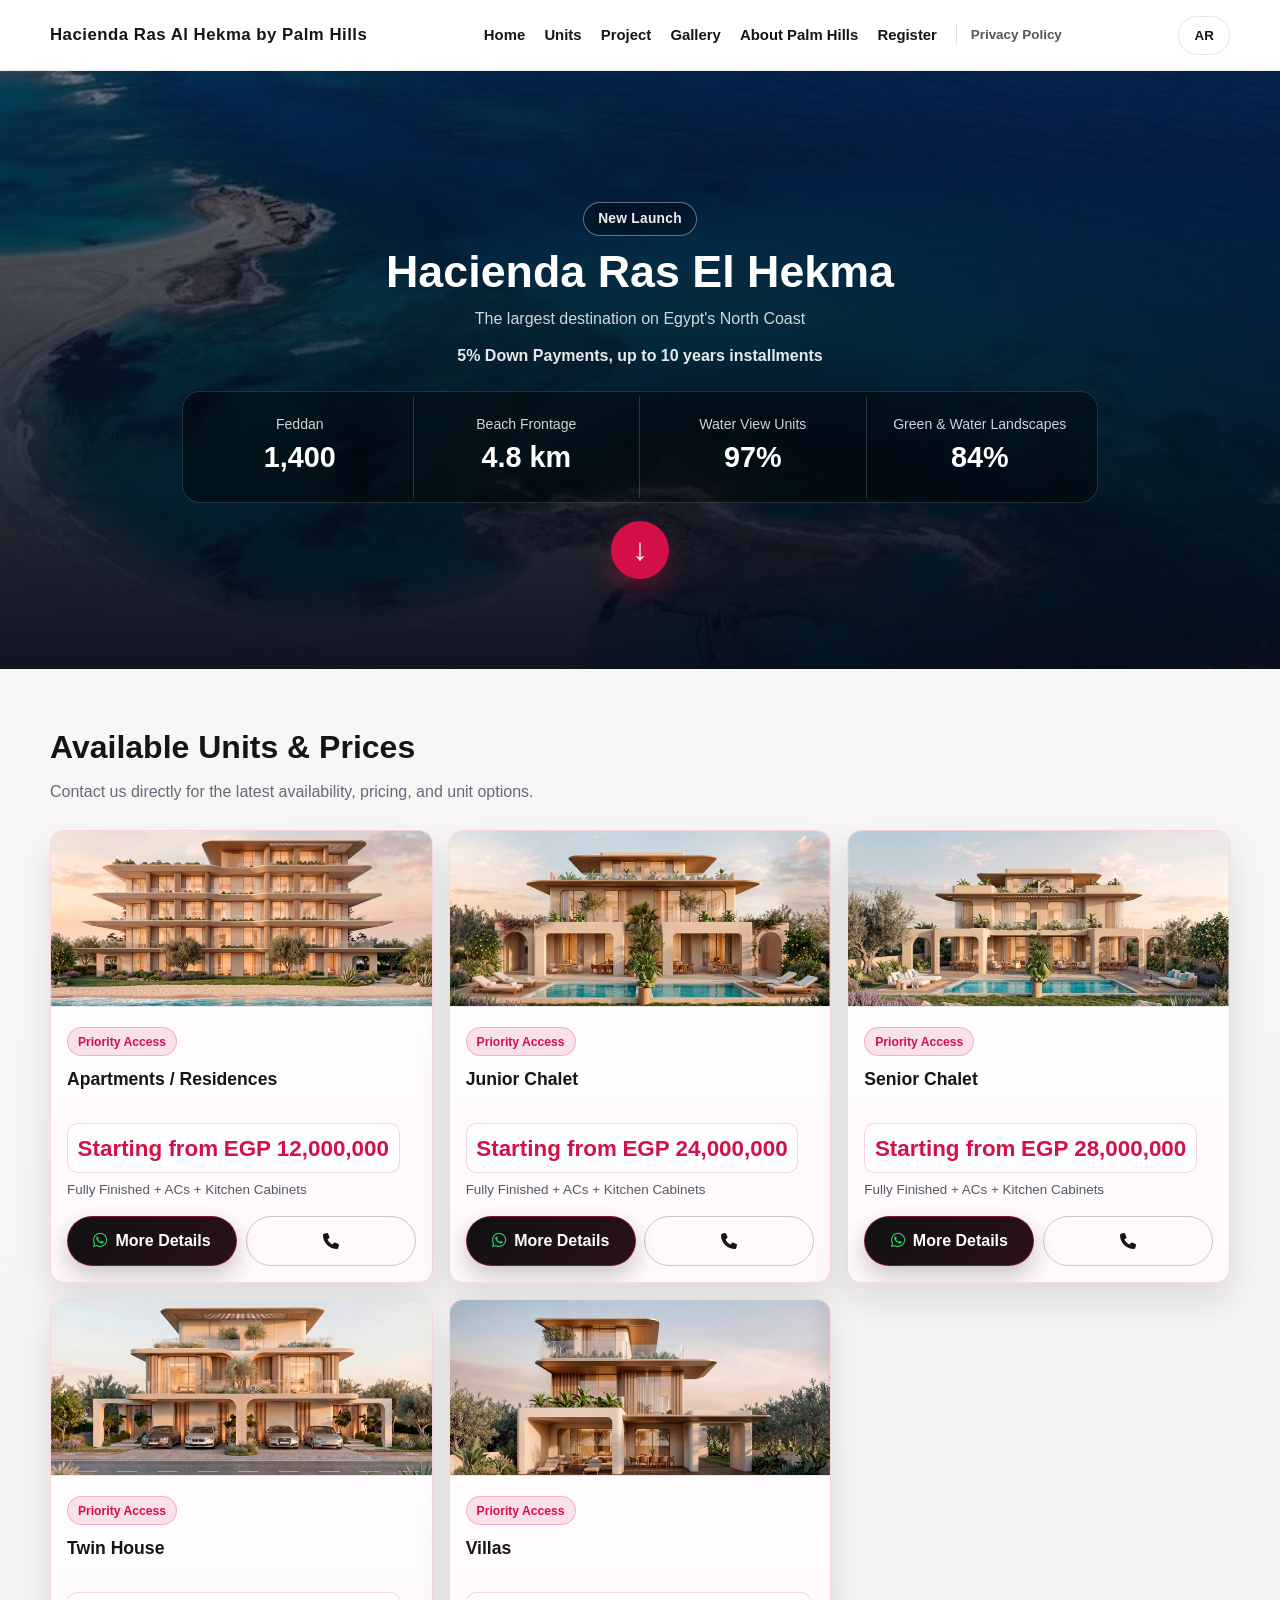
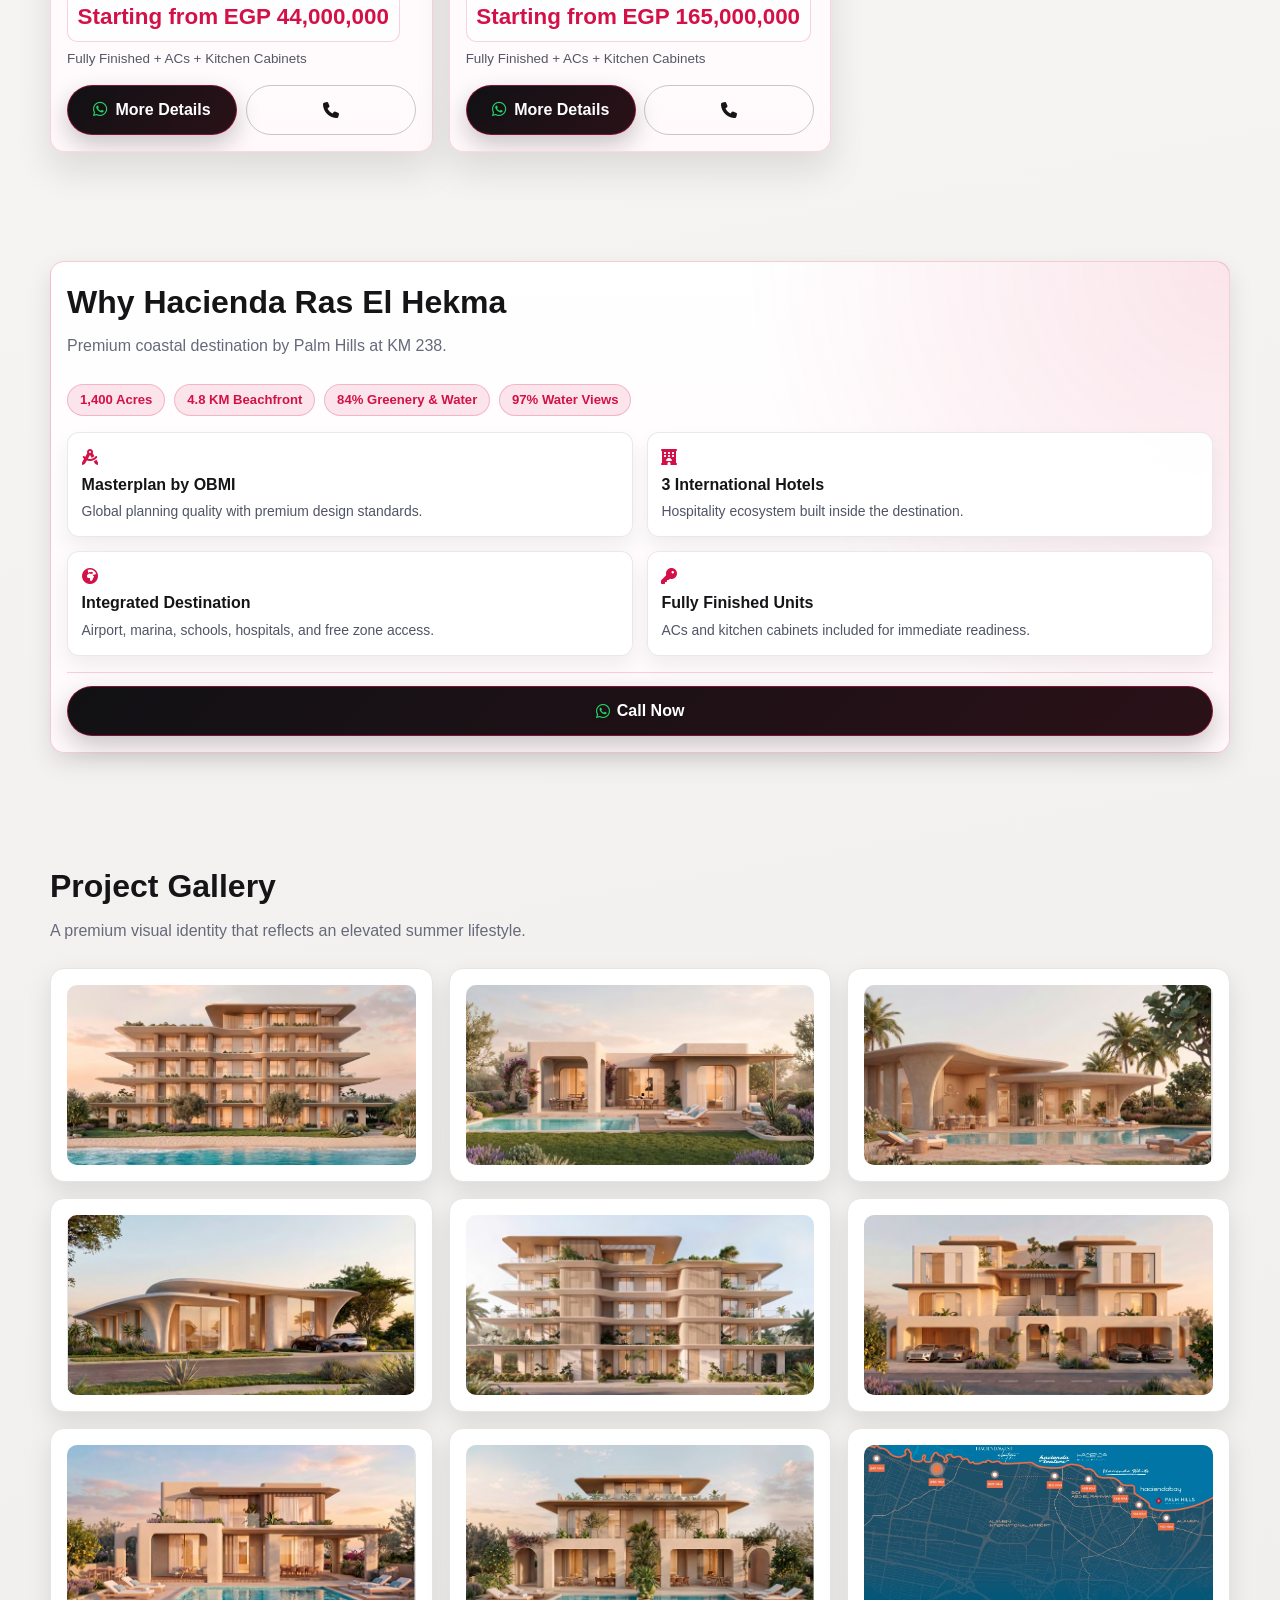
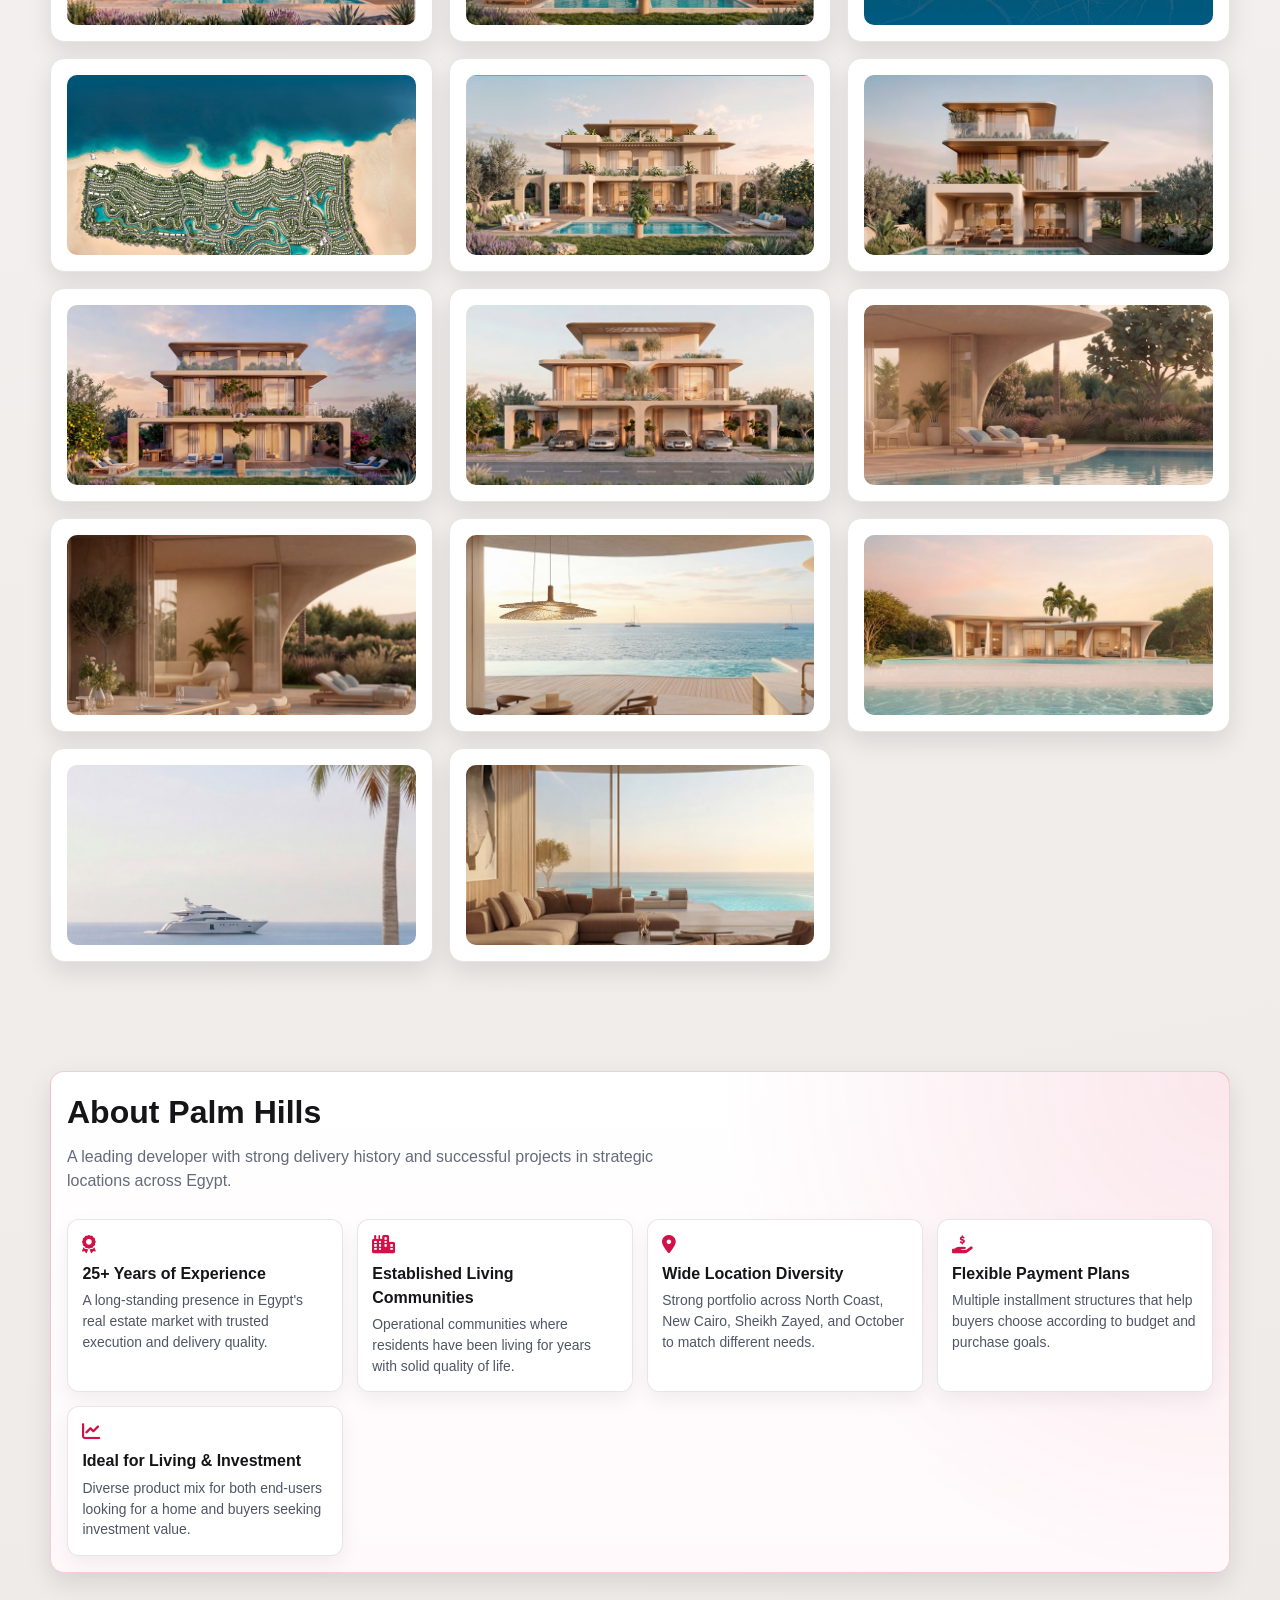
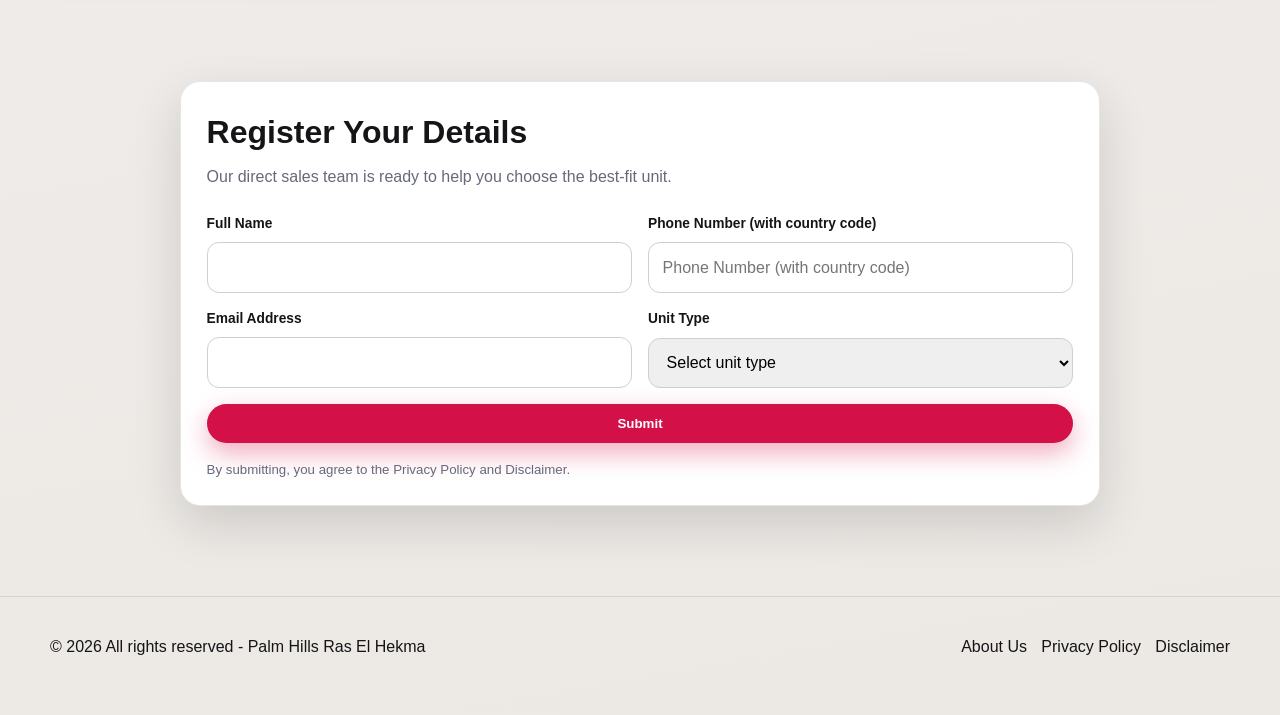
==== commit b4b29414: "Update unit CTA copy and WhatsApp message" ====
--- a/index.html
+++ b/index.html
@@ -3,10 +3,10 @@
   <head>
     <meta charset="UTF-8" />
     <meta name="viewport" content="width=device-width, initial-scale=1.0" />
-    <title>Palm Hills Ras El Hekma</title>
+    <title>Hacienda Ras Al Hekma by Palm Hills - Independent Real Estate Broker</title>
     <meta
       name="description"
-      content="Palm Hills Ras El Hekma"
+      content="Hacienda Ras Al Hekma by Palm Hills - Independent Real Estate Broker"
     />
     <!-- Google Tag Manager -->
     <script>(function(w,d,s,l,i){w[l]=w[l]||[];w[l].push({'gtm.start':
@@ -26,7 +26,7 @@
     <header class="site-header">
       <div class="container nav-wrap">
         <div class="brand">
-          <p class="brand-title">Palm Hills Ras El Hekma</p>
+          <p class="brand-title">Hacienda Ras Al Hekma by Palm Hills</p>
         </div>
 
         <nav class="nav-links" id="siteNav">
@@ -54,12 +54,12 @@
           <div>
             <p class="kicker" data-i18n="home_kicker">إطلاق جديد</p>
             <h1 class="hero-title" data-i18n="home_title">
-              Palm Hills Ras El Hekma | فرصة حقيقية قبل الإطلاق الرسمي
+              Hacienda Ras Al Hekma by Palm Hills
             </h1>
             <p class="hero-subtitle" data-i18n="home_subtitle">
-            مباشره من بالم هيلز 
+              Independent Real Estate Broker
             </p>
-            <p class="hero-meta" data-i18n="home_meta">مقدم يبدأ من 5% - قسط يصل إلى 10 سنوات</p>
+            <p class="hero-meta" data-i18n="home_meta">Direct consultation and tailored guidance for your next move</p>
           </div>
 
           <aside class="hero-stats" aria-label="Quick stats">
@@ -91,11 +91,7 @@
         <div class="container">
           <h2 class="section-title" data-i18n="units_title">الوحدات والأسعار المتاحة</h2>
           <p class="section-subtitle" data-i18n="units_subtitle">
-            أسعار بداية مبدئية قابلة للتحديث حسب الطرح الرسمي. احجز أولوية المتابعة الآن.
-          </p>
-
-          <p class="units-note" data-i18n="units_eoi_badge">
-            EOI قابل للاسترداد بالكامل خلال أسبوع
+            Contact us directly for the latest availability, pricing, and unit options.
           </p>
 
           <div class="cards-grid">
@@ -106,8 +102,13 @@
               <p class="price"><span data-i18n="unit_price_from">السعر يبدأ من</span> EGP 12,000,000</p>
               <p class="unit-card-note" data-i18n="units_card_note">تشطيب كامل + التكييفات + خزائن المطبخ</p>
               <div class="inline-ctas">
-                <a class="btn btn-whatsapp whatsapp-unit" data-unit-key="units_type_apartments" href="#"><i class="fa-brands fa-whatsapp" aria-hidden="true"></i><span data-i18n="units_cta_whatsapp">تفاصيل أكثر</span></a>
-                <a class="btn btn-outline" href="#lead-form-section" data-scroll-target="#lead-form-section" data-i18n="units_cta_eoi">سجل EOI</a>
+                <a class="btn btn-whatsapp whatsapp-unit" data-unit-key="units_type_apartments" href="#" target="_blank" rel="noopener noreferrer">
+                  <i class="fa-brands fa-whatsapp" aria-hidden="true"></i>
+                  <span data-i18n="units_cta_whatsapp">تفاصيل أكثر</span>
+                </a>
+                <a class="btn btn-outline call-link" href="tel:+201017668746" aria-label="Call">
+                  <i class="fa-solid fa-phone" aria-hidden="true"></i>
+                </a>
               </div>
             </article>
 
@@ -118,8 +119,13 @@
               <p class="price"><span data-i18n="unit_price_from">السعر يبدأ من</span> EGP 24,000,000</p>
               <p class="unit-card-note" data-i18n="units_card_note">تشطيب كامل + التكييفات + خزائن المطبخ</p>
               <div class="inline-ctas">
-                <a class="btn btn-whatsapp whatsapp-unit" data-unit-key="units_type_junior_chalet" href="#"><i class="fa-brands fa-whatsapp" aria-hidden="true"></i><span data-i18n="units_cta_whatsapp">تفاصيل أكثر</span></a>
-                <a class="btn btn-outline" href="#lead-form-section" data-scroll-target="#lead-form-section" data-i18n="units_cta_eoi">سجل EOI</a>
+                <a class="btn btn-whatsapp whatsapp-unit" data-unit-key="units_type_junior_chalet" href="#" target="_blank" rel="noopener noreferrer">
+                  <i class="fa-brands fa-whatsapp" aria-hidden="true"></i>
+                  <span data-i18n="units_cta_whatsapp">تفاصيل أكثر</span>
+                </a>
+                <a class="btn btn-outline call-link" href="tel:+201017668746" aria-label="Call">
+                  <i class="fa-solid fa-phone" aria-hidden="true"></i>
+                </a>
               </div>
             </article>
 
@@ -130,8 +136,13 @@
               <p class="price"><span data-i18n="unit_price_from">السعر يبدأ من</span> EGP 28,000,000</p>
               <p class="unit-card-note" data-i18n="units_card_note">تشطيب كامل + التكييفات + خزائن المطبخ</p>
               <div class="inline-ctas">
-                <a class="btn btn-whatsapp whatsapp-unit" data-unit-key="units_type_senior_chalet" href="#"><i class="fa-brands fa-whatsapp" aria-hidden="true"></i><span data-i18n="units_cta_whatsapp">تفاصيل أكثر</span></a>
-                <a class="btn btn-outline" href="#lead-form-section" data-scroll-target="#lead-form-section" data-i18n="units_cta_eoi">سجل EOI</a>
+                <a class="btn btn-whatsapp whatsapp-unit" data-unit-key="units_type_senior_chalet" href="#" target="_blank" rel="noopener noreferrer">
+                  <i class="fa-brands fa-whatsapp" aria-hidden="true"></i>
+                  <span data-i18n="units_cta_whatsapp">تفاصيل أكثر</span>
+                </a>
+                <a class="btn btn-outline call-link" href="tel:+201017668746" aria-label="Call">
+                  <i class="fa-solid fa-phone" aria-hidden="true"></i>
+                </a>
               </div>
             </article>
 
@@ -142,8 +153,13 @@
               <p class="price"><span data-i18n="unit_price_from">السعر يبدأ من</span> EGP 44,000,000</p>
               <p class="unit-card-note" data-i18n="units_card_note">تشطيب كامل + التكييفات + خزائن المطبخ</p>
               <div class="inline-ctas">
-                <a class="btn btn-whatsapp whatsapp-unit" data-unit-key="units_type_twin_house" href="#"><i class="fa-brands fa-whatsapp" aria-hidden="true"></i><span data-i18n="units_cta_whatsapp">تفاصيل أكثر</span></a>
-                <a class="btn btn-outline" href="#lead-form-section" data-scroll-target="#lead-form-section" data-i18n="units_cta_eoi">سجل EOI</a>
+                <a class="btn btn-whatsapp whatsapp-unit" data-unit-key="units_type_twin_house" href="#" target="_blank" rel="noopener noreferrer">
+                  <i class="fa-brands fa-whatsapp" aria-hidden="true"></i>
+                  <span data-i18n="units_cta_whatsapp">تفاصيل أكثر</span>
+                </a>
+                <a class="btn btn-outline call-link" href="tel:+201017668746" aria-label="Call">
+                  <i class="fa-solid fa-phone" aria-hidden="true"></i>
+                </a>
               </div>
             </article>
 
@@ -154,32 +170,18 @@
               <p class="price"><span data-i18n="unit_price_from">السعر يبدأ من</span> EGP 165,000,000</p>
               <p class="unit-card-note" data-i18n="units_card_note">تشطيب كامل + التكييفات + خزائن المطبخ</p>
               <div class="inline-ctas">
-                <a class="btn btn-whatsapp whatsapp-unit" data-unit-key="units_type_villas" href="#"><i class="fa-brands fa-whatsapp" aria-hidden="true"></i><span data-i18n="units_cta_whatsapp">تفاصيل أكثر</span></a>
-                <a class="btn btn-outline" href="#lead-form-section" data-scroll-target="#lead-form-section" data-i18n="units_cta_eoi">سجل EOI</a>
+                <a class="btn btn-whatsapp whatsapp-unit" data-unit-key="units_type_villas" href="#" target="_blank" rel="noopener noreferrer">
+                  <i class="fa-brands fa-whatsapp" aria-hidden="true"></i>
+                  <span data-i18n="units_cta_whatsapp">تفاصيل أكثر</span>
+                </a>
+                <a class="btn btn-outline call-link" href="tel:+201017668746" aria-label="Call">
+                  <i class="fa-solid fa-phone" aria-hidden="true"></i>
+                </a>
               </div>
             </article>
           </div>
 
-          <article class="info-card units-eoi-card">
-            <div class="units-eoi-head">
-              <h3 class="units-eoi-title" data-i18n="units_eoi_title">EOI Values</h3>
-              <p class="units-eoi-sub" data-i18n="units_eoi_badge">EOI قابل للاسترداد بالكامل خلال أسبوع</p>
-            </div>
-            <div class="units-eoi-grid">
-              <article class="eoi-item">
-                <span class="eoi-label" data-i18n="units_eoi_beach_home">Beach Home</span>
-                <strong class="eoi-amount">EGP 250,000</strong>
-              </article>
-              <article class="eoi-item">
-                <span class="eoi-label" data-i18n="units_eoi_chalet">Chalet</span>
-                <strong class="eoi-amount">EGP 500,000</strong>
-              </article>
-              <article class="eoi-item">
-                <span class="eoi-label" data-i18n="units_eoi_villas">Villas</span>
-                <strong class="eoi-amount">EGP 1,000,000</strong>
-              </article>
-            </div>
-          </article>
+
         </div>
       </section>
 
@@ -225,8 +227,7 @@
             </div>
 
             <div class="why-cta-strip">
-              <a class="btn btn-whatsapp whatsapp-general" href="#" data-i18n="cta_whatsapp">تفاصيل اكثر</a>
-              <a class="btn btn-primary" href="#lead-form-section" data-scroll-target="#lead-form-section" data-i18n="section_about_cta_eoi">Submit EOI</a>
+              <a class="btn btn-whatsapp whatsapp-general" href="tel:+201017668746" data-i18n="cta_call">Call Now</a>
             </div>
           </article>
         </div>
@@ -475,8 +476,7 @@
     </div>
 
     <div class="sticky-mobile-cta">
-      <a class="btn btn-whatsapp whatsapp-general" href="#"><i class="fa-brands fa-whatsapp" aria-hidden="true"></i><span data-i18n="sticky_whatsapp">واتساب</span></a>
-      <a class="btn btn-dark call-link" href="tel:+201017668746"><i class="fa-solid fa-phone" aria-hidden="true"></i><span data-i18n="cta_call">اتصال مباشر</span></a>
+      <a class="btn btn-dark call-link" href="tel:+201017668746"><i class="fa-solid fa-phone" aria-hidden="true"></i><span data-i18n="cta_call">Call Now</span></a>
     </div>
 
     <script src="js/i18n.js"></script>
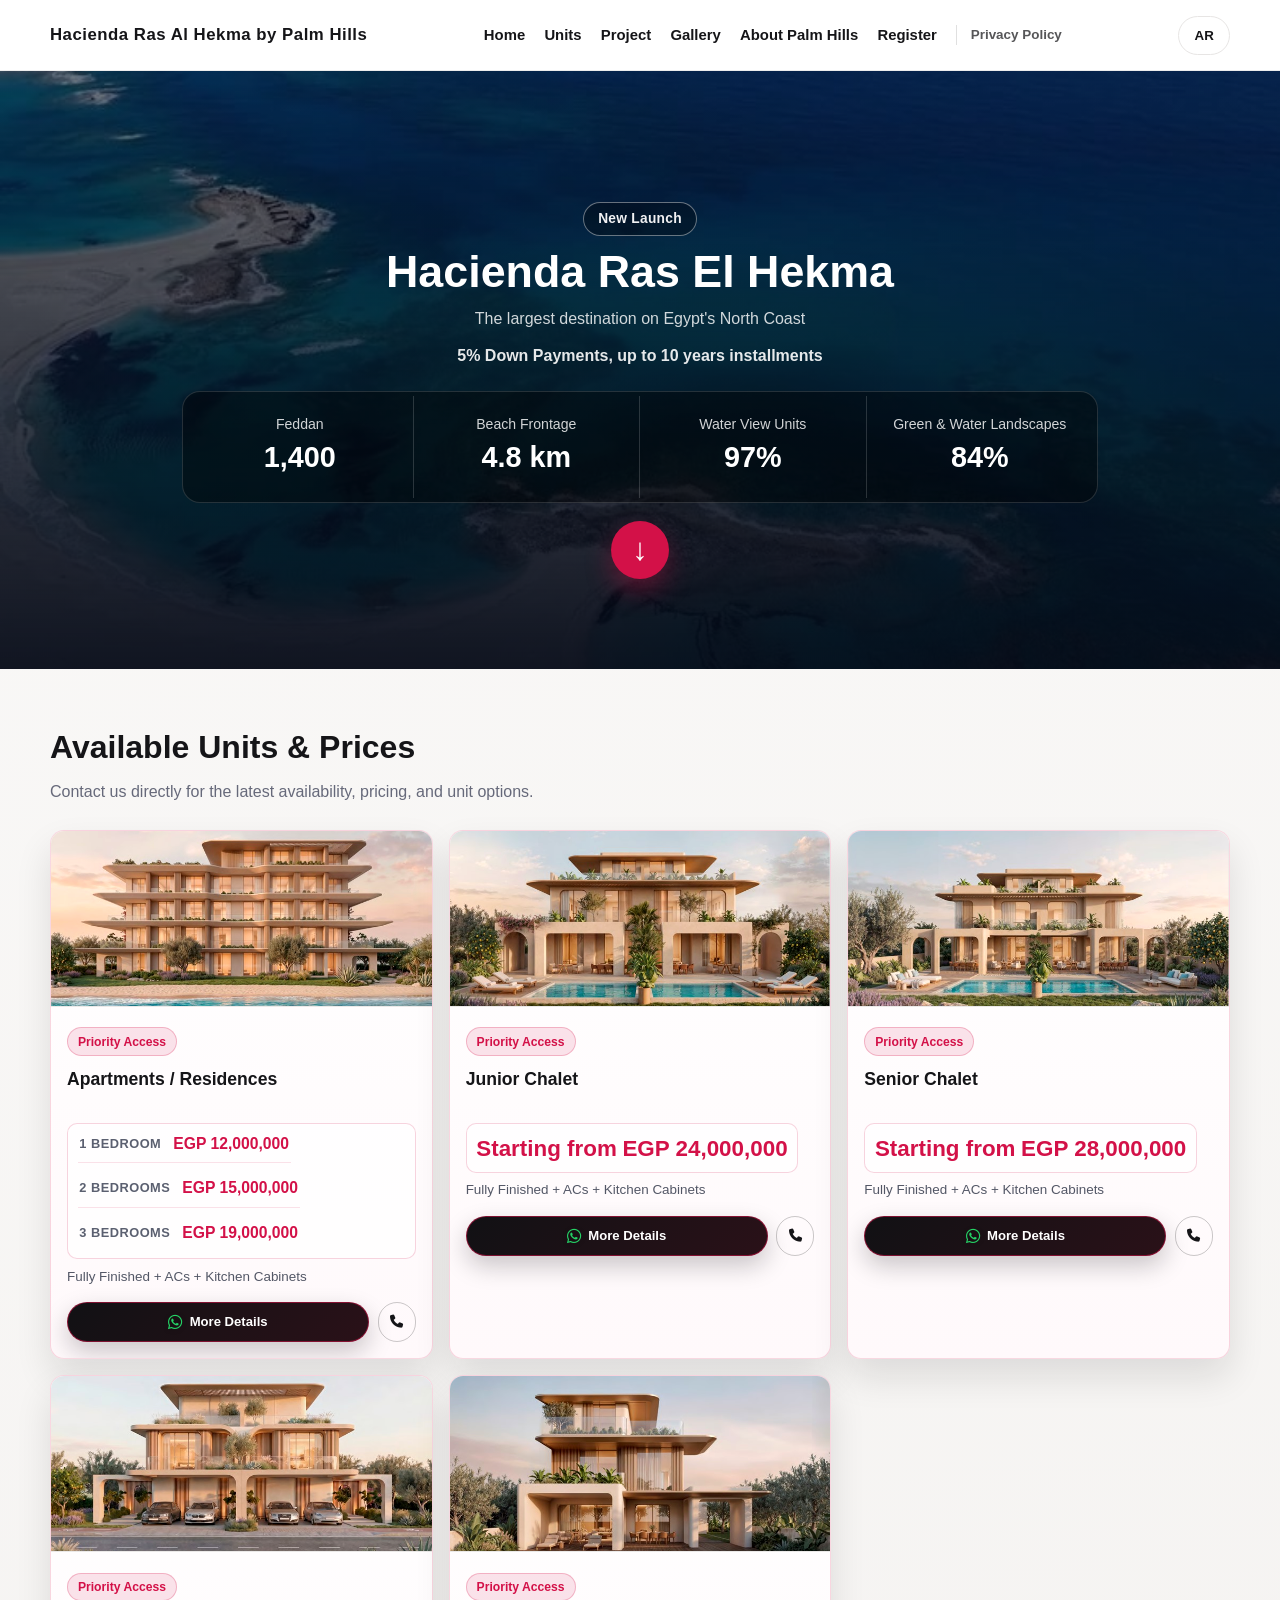
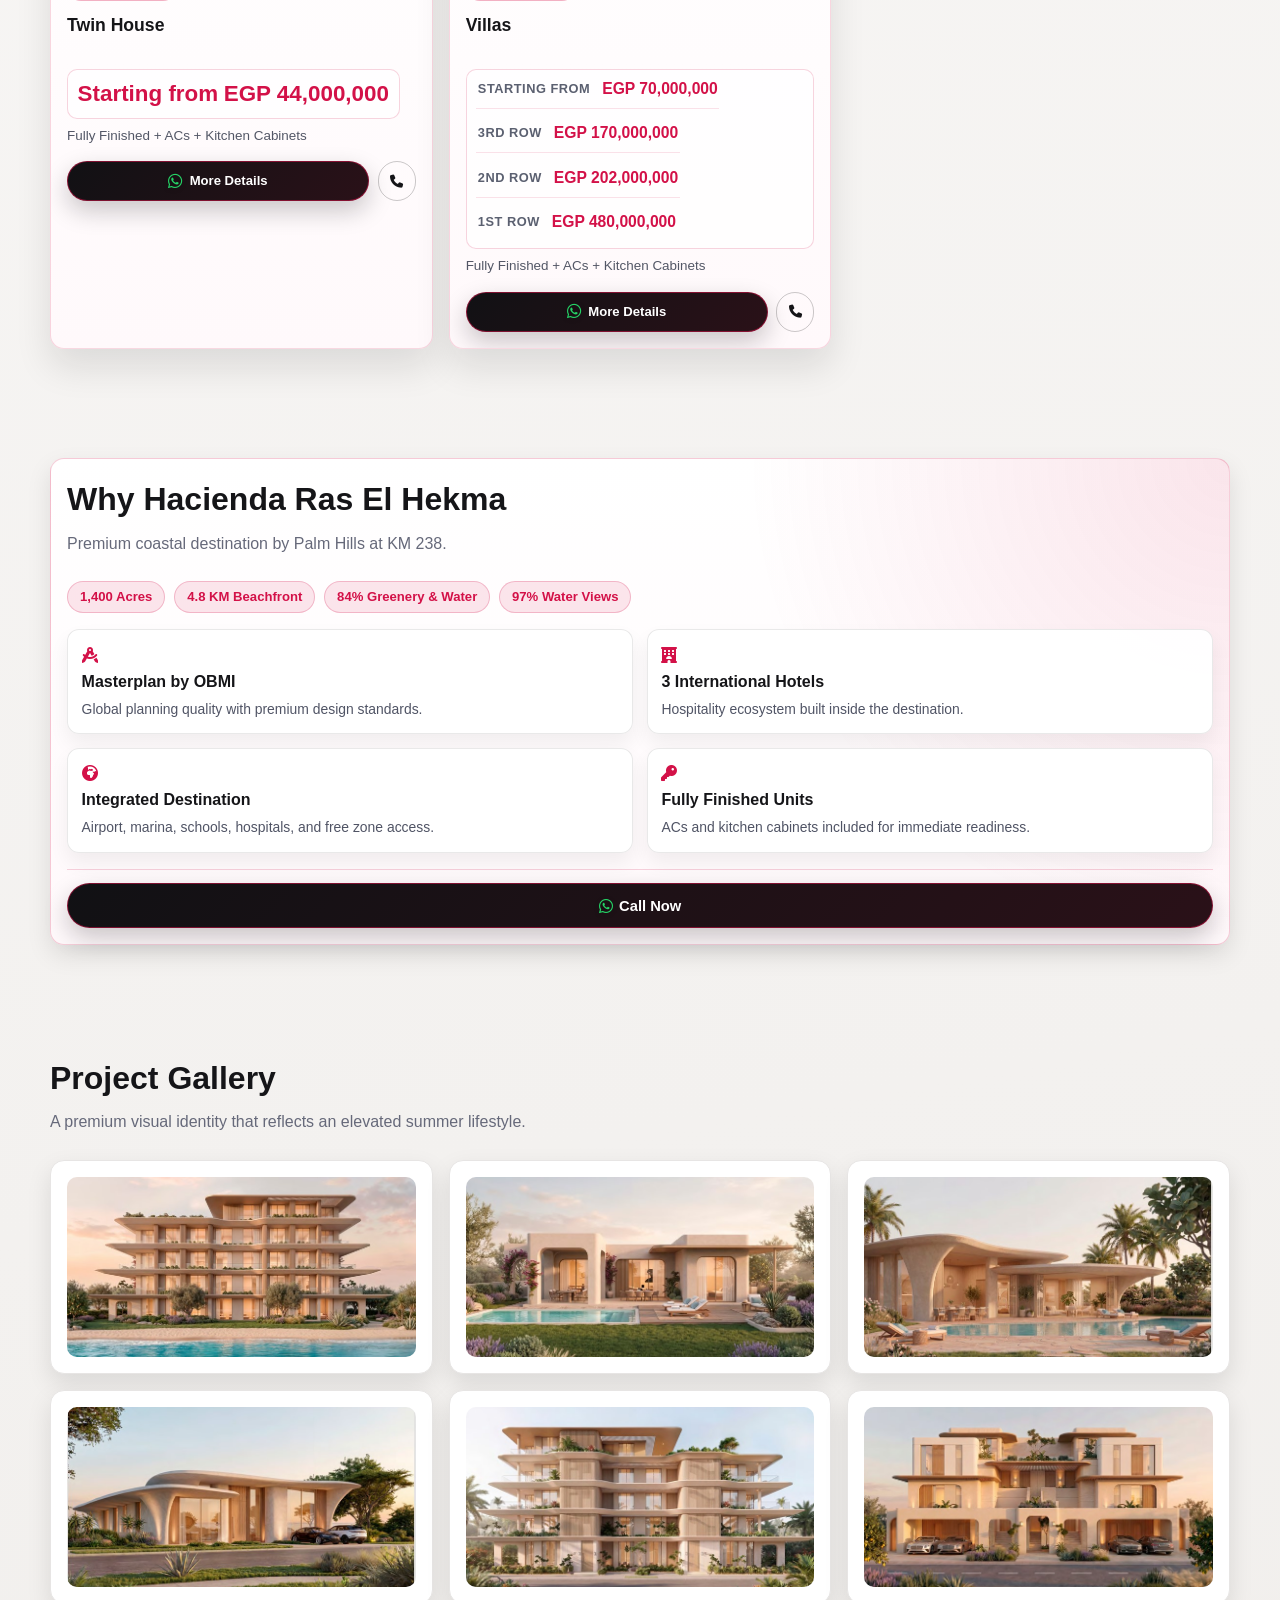
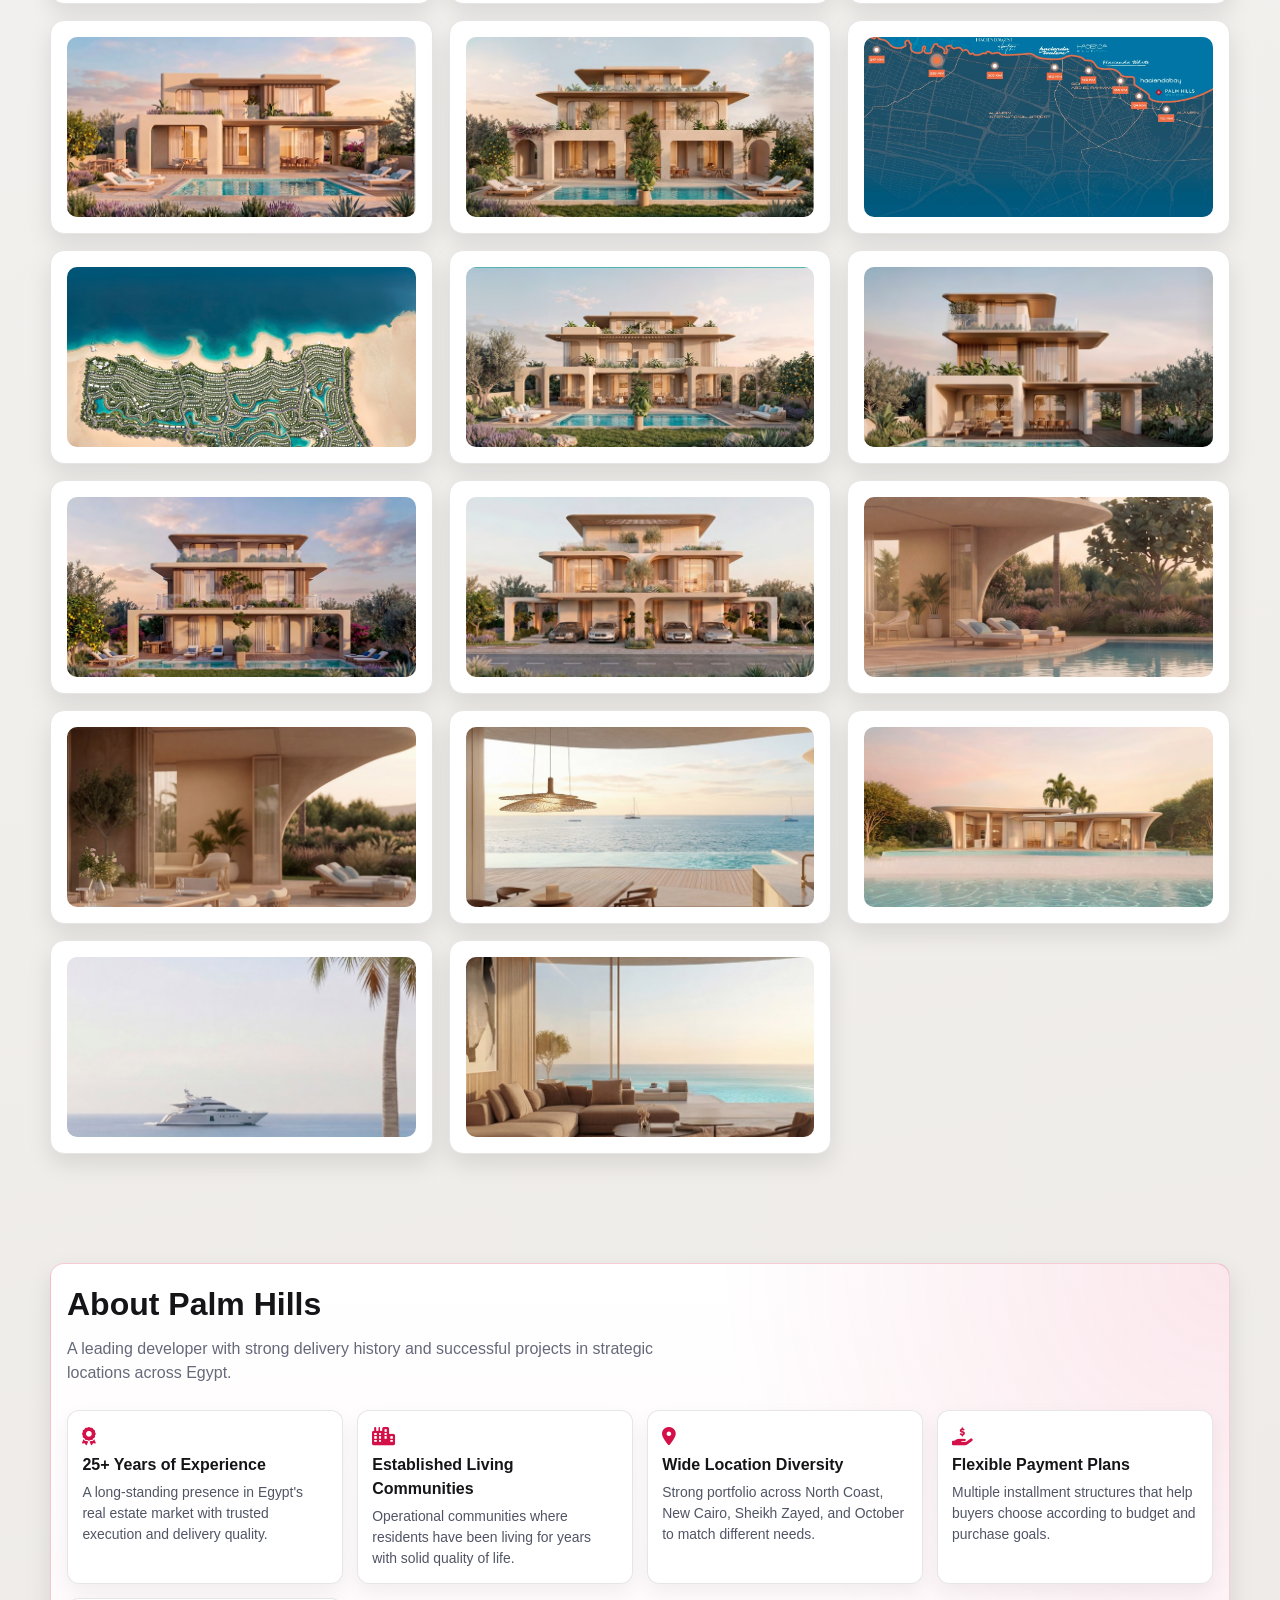
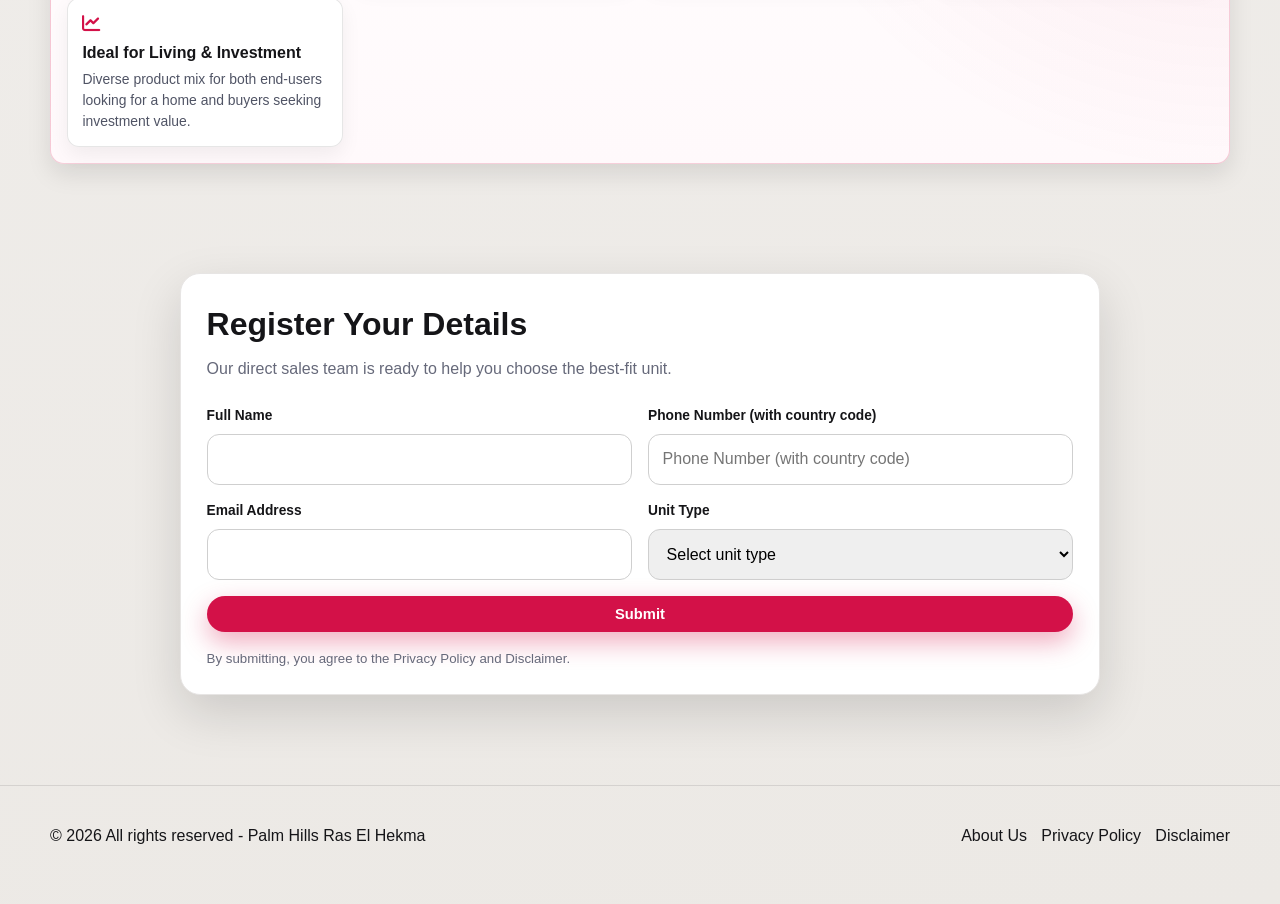
==== commit e9d41bf2: "Update unit pricing and mobile CTA" ====
--- a/index.html
+++ b/index.html
@@ -99,7 +99,20 @@
               <img class="unit-cover" src="assets/images/Gallery/Apartments%20%20Residences.jpg" alt="Apartments and residences" />
               <span class="unit-pill" data-i18n="units_card_badge">أولوية الحجز</span>
               <h3 data-i18n="units_type_apartments">Apartments / Residences</h3>
-              <p class="price"><span data-i18n="unit_price_from">السعر يبدأ من</span> EGP 12,000,000</p>
+              <div class="price price-stack villa-price-list">
+                <div class="villa-price-item villa-price-item-primary">
+                  <span class="price-label">1 Bedroom</span>
+                  <span class="price-amount">EGP 12,000,000</span>
+                </div>
+                <div class="villa-price-item">
+                  <span class="price-label">2 Bedrooms</span>
+                  <span class="price-amount">EGP 15,000,000</span>
+                </div>
+                <div class="villa-price-item">
+                  <span class="price-label">3 Bedrooms</span>
+                  <span class="price-amount">EGP 19,000,000</span>
+                </div>
+              </div>
               <p class="unit-card-note" data-i18n="units_card_note">تشطيب كامل + التكييفات + خزائن المطبخ</p>
               <div class="inline-ctas">
                 <a class="btn btn-whatsapp whatsapp-unit" data-unit-key="units_type_apartments" href="#" target="_blank" rel="noopener noreferrer">
@@ -167,7 +180,24 @@
               <img class="unit-cover" src="assets/images/Gallery/thecrestvillas.jpg" alt="Villas" />
               <span class="unit-pill" data-i18n="units_card_badge">أولوية الحجز</span>
               <h3 data-i18n="units_type_villas">Villas</h3>
-              <p class="price"><span data-i18n="unit_price_from">السعر يبدأ من</span> EGP 165,000,000</p>
+              <div class="price price-stack villa-price-list">
+                <div class="villa-price-item villa-price-item-primary">
+                  <span class="price-label">Starting From</span>
+                  <span class="price-amount">EGP 70,000,000</span>
+                </div>
+                <div class="villa-price-item">
+                  <span class="price-label">3rd Row</span>
+                  <span class="price-amount">EGP 170,000,000</span>
+                </div>
+                <div class="villa-price-item">
+                  <span class="price-label">2nd Row</span>
+                  <span class="price-amount">EGP 202,000,000</span>
+                </div>
+                <div class="villa-price-item">
+                  <span class="price-label">1st Row</span>
+                  <span class="price-amount">EGP 480,000,000</span>
+                </div>
+              </div>
               <p class="unit-card-note" data-i18n="units_card_note">تشطيب كامل + التكييفات + خزائن المطبخ</p>
               <div class="inline-ctas">
                 <a class="btn btn-whatsapp whatsapp-unit" data-unit-key="units_type_villas" href="#" target="_blank" rel="noopener noreferrer">
@@ -476,6 +506,9 @@
     </div>
 
     <div class="sticky-mobile-cta">
+      <a class="btn btn-whatsapp whatsapp-general" href="#" target="_blank" rel="noopener noreferrer">
+        <i class="fa-brands fa-whatsapp" aria-hidden="true"></i><span data-i18n="sticky_whatsapp">WhatsApp</span>
+      </a>
       <a class="btn btn-dark call-link" href="tel:+201017668746"><i class="fa-solid fa-phone" aria-hidden="true"></i><span data-i18n="cta_call">Call Now</span></a>
     </div>
 
--- a/css/style.css
+++ b/css/style.css
@@ -157,13 +157,14 @@
   display: inline-flex;
   align-items: center;
   justify-content: center;
-  gap: 0.45rem;
+  gap: 0.4rem;
   border: none;
   border-radius: 999px;
-  padding: 0.75rem 1.3rem;
+  padding: 0.64rem 1rem;
   font-weight: 700;
   cursor: pointer;
   transition: 0.25s ease;
+  font-size: 0.92rem;
 }
 
 .btn-primary {
@@ -524,7 +525,22 @@
 }
 
 .units-section .inline-ctas .btn {
-  flex: 1 1 150px;
+  flex: 1 1 140px;
+  font-size: 0.82rem;
+  padding: 0.58rem 0.8rem;
+}
+
+.units-section .inline-ctas .btn-whatsapp {
+  flex: 1.2 1 150px;
+  min-height: 38px;
+  padding: 0.58rem 0.8rem;
+  font-size: 0.82rem;
+}
+
+.units-section .inline-ctas .call-link {
+  flex: 0 0 38px;
+  min-height: 38px;
+  width: 38px;
 }
 
 .unit-pill {
@@ -549,6 +565,62 @@
   border: 1px solid rgba(211, 17, 72, 0.18);
   border-radius: 10px;
   padding: 0.45rem 0.6rem;
+}
+
+.price-label {
+  font-size: 0.82rem;
+  font-weight: 700;
+  color: #5b6070;
+}
+
+.price-amount {
+  font-size: 1.05rem;
+  font-weight: 800;
+  color: var(--brand-red);
+  direction: ltr;
+  unicode-bidi: isolate;
+  display: inline-block;
+}
+
+.price-stack {
+  display: flex;
+  flex-direction: column;
+  align-items: stretch;
+  gap: 0.45rem;
+  width: 100%;
+}
+
+.villa-price-list {
+  display: flex;
+  width: 100%;
+}
+
+.villa-price-item {
+  display: flex;
+  align-items: center;
+  justify-content: space-between;
+  gap: 0.75rem;
+  padding: 0.45rem 0.1rem;
+  border-bottom: 1px solid rgba(211, 17, 72, 0.12);
+}
+
+.villa-price-item:last-child {
+  border-bottom: none;
+}
+
+.villa-price-item-primary {
+  padding-top: 0;
+}
+
+.villa-price-list .price-label {
+  font-size: 0.8rem;
+  text-transform: uppercase;
+  letter-spacing: 0.04em;
+}
+
+.villa-price-list .price-amount {
+  font-size: 0.98rem;
+  text-align: end;
 }
 
 .unit-card-note {
@@ -1226,6 +1298,18 @@
   padding-inline-start: 0;
   padding-inline-end: 1.1rem;
 }
+
+html[dir="rtl"] .villa-price-item {
+  direction: rtl;
+}
+
+html[dir="rtl"] .villa-price-item .price-label {
+  text-align: start;
+}
+
+html[dir="rtl"] .villa-price-item .price-amount {
+  text-align: left;
+}
 /* ===== MOBILE HERO FIT TO SCREEN ===== */
 @media (max-width: 760px) {
   .hero {
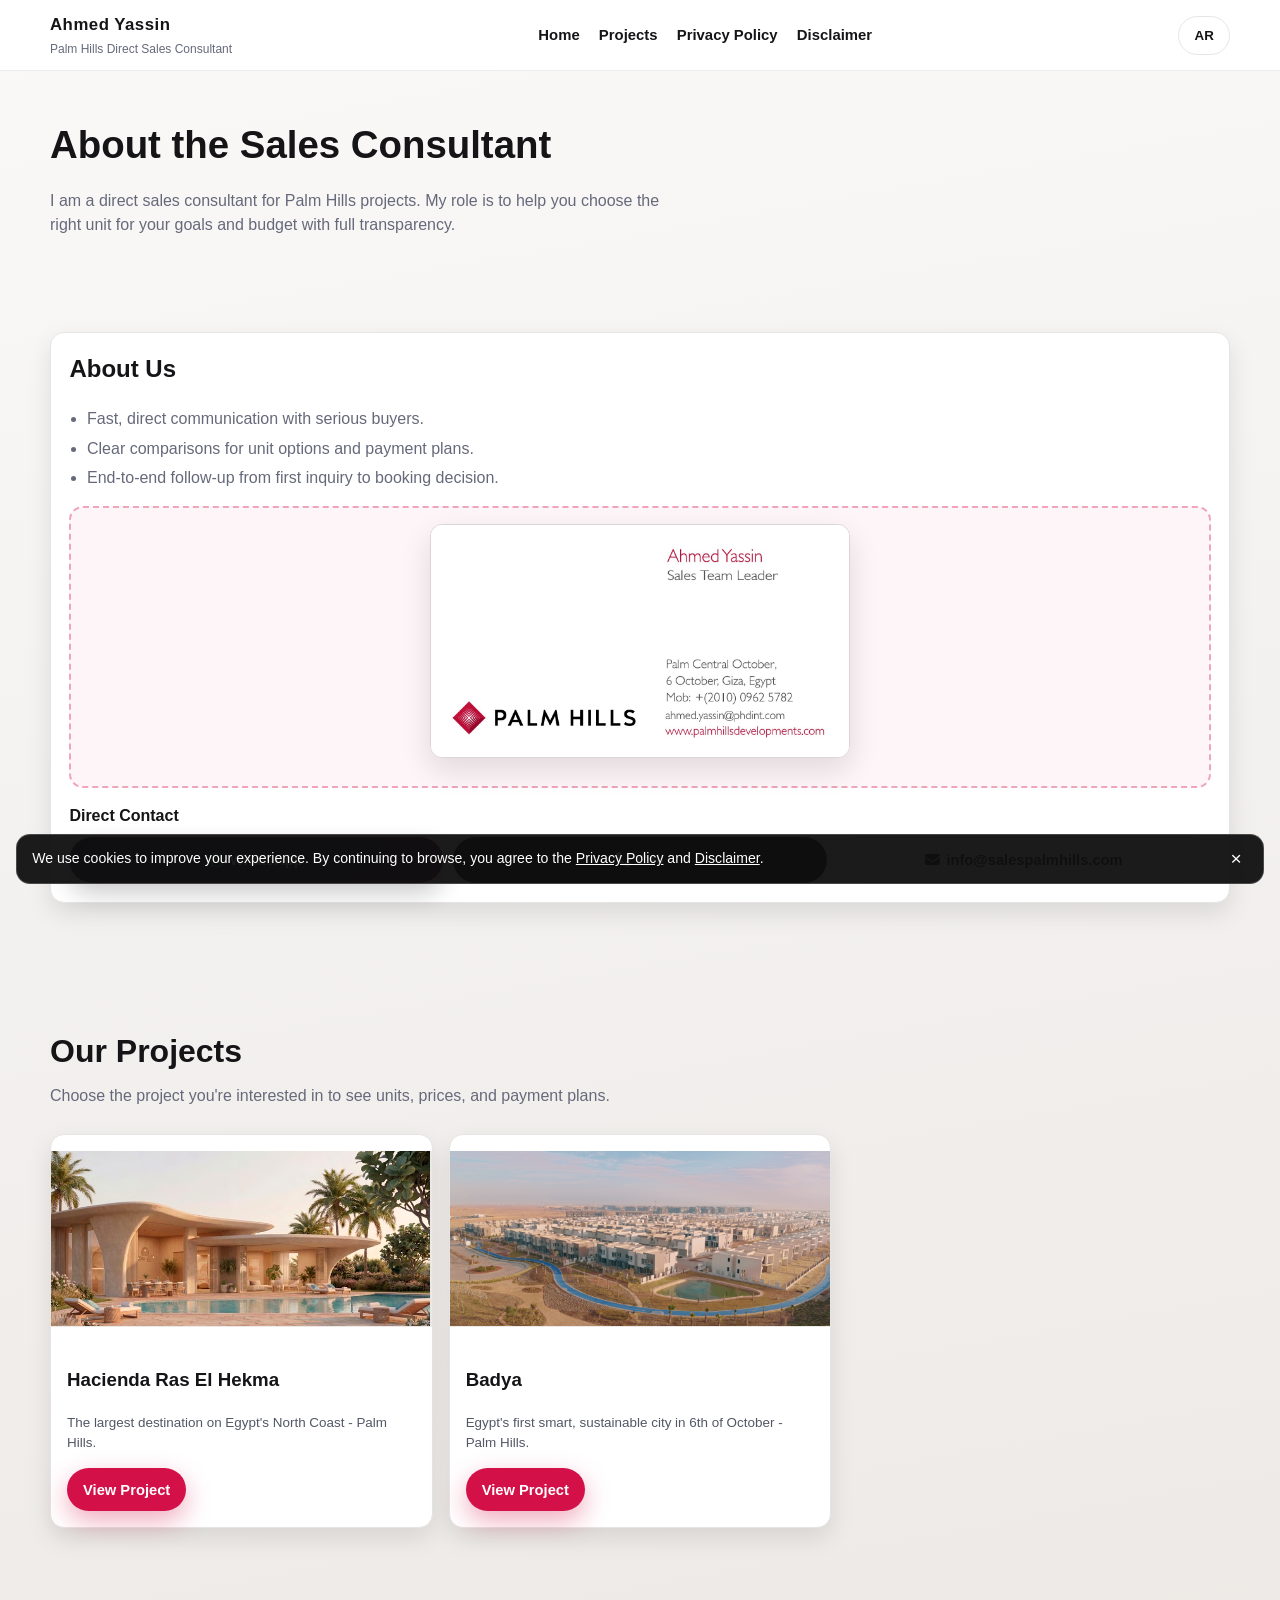
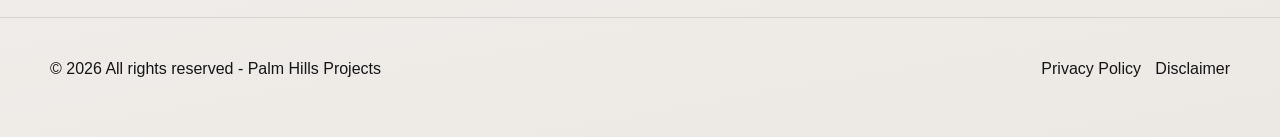
==== commit d6421bd0: "Add Badya landing page and restructure site into home + project pages - New index.html: sales consul" ====
--- a/index.html
+++ b/index.html
@@ -3,11 +3,8 @@
   <head>
     <meta charset="UTF-8" />
     <meta name="viewport" content="width=device-width, initial-scale=1.0" />
-    <title>Hacienda Ras Al Hekma by Palm Hills - Independent Real Estate Broker</title>
-    <meta
-      name="description"
-      content="Hacienda Ras Al Hekma by Palm Hills - Independent Real Estate Broker"
-    />
+    <title>Ahmed Yassin | Palm Hills Independent Real Estate Broker</title>
+    <meta name="description" content="Direct sales consultant for Palm Hills projects: Hacienda Ras El Hekma and Badya." />
     <!-- Google Tag Manager -->
     <script>(function(w,d,s,l,i){w[l]=w[l]||[];w[l].push({'gtm.start':
     new Date().getTime(),event:'gtm.js'});var f=d.getElementsByTagName(s)[0],
@@ -26,19 +23,15 @@
     <header class="site-header">
       <div class="container nav-wrap">
         <div class="brand">
-          <p class="brand-title">Hacienda Ras Al Hekma by Palm Hills</p>
+          <p class="brand-title">Ahmed Yassin</p>
+          <p class="brand-sub">Palm Hills Direct Sales Consultant</p>
         </div>
-
         <nav class="nav-links" id="siteNav">
           <a href="#" data-i18n="nav_sec_home">الرئيسية</a>
-          <a href="#units-section" data-i18n="nav_sec_units">الوحدات</a>
-          <a href="#why-section" data-i18n="nav_sec_why">عن المشروع</a>
-          <a href="#gallery-section" data-i18n="nav_sec_gallery">الجاليري</a>
-          <a href="#payment-section" data-i18n="nav_sec_payment">السداد</a>
-          <a href="#lead-form-section" data-i18n="nav_sec_register">سجل الآن</a>
-          <a class="nav-secondary" href="privacy.html" data-i18n="nav_privacy">سياسة الخصوصية</a>
+          <a href="#projects-section" data-i18n="nav_sec_projects">المشاريع</a>
+          <a href="privacy.html" data-i18n="nav_privacy">سياسة الخصوصية</a>
+          <a href="disclaimer.html" data-i18n="nav_disclaimer">اخلاء المسؤولية</a>
         </nav>
-
         <div class="nav-tools">
           <button class="lang-toggle" type="button" aria-label="AR">AR</button>
           <button class="menu-toggle" type="button" aria-hidden="false">
@@ -49,446 +42,76 @@
     </header>
 
     <main>
-      <section class="hero">
-        <div class="container hero-card">
-          <div>
-            <p class="kicker" data-i18n="home_kicker">إطلاق جديد</p>
-            <h1 class="hero-title" data-i18n="home_title">
-              Hacienda Ras Al Hekma by Palm Hills
-            </h1>
-            <p class="hero-subtitle" data-i18n="home_subtitle">
-              Independent Real Estate Broker
-            </p>
-            <p class="hero-meta" data-i18n="home_meta">Direct consultation and tailored guidance for your next move</p>
-          </div>
-
-          <aside class="hero-stats" aria-label="Quick stats">
-            <div class="stat-box">
-              <span data-i18n="hero_stat_1_t">موقع استراتيجي</span>
-              <strong data-i18n="hero_stat_1_v">رأس الحكمة</strong>
-            </div>
-            <div class="stat-box">
-              <span data-i18n="hero_stat_2_t">أنظمة سداد</span>
-              <strong data-i18n="hero_stat_2_v">مرنة وممتدة</strong>
-            </div>
-            <div class="stat-box">
-              <span data-i18n="hero_stat_3_t">استجابة سريعة</span>
-              <strong data-i18n="hero_stat_3_v">خلال دقائق</strong>
-            </div>
-            <div class="stat-box">
-              <span data-i18n="hero_stat_4_t">مساحات خضراء ومائية</span>
-              <strong data-i18n="hero_stat_4_v">84%</strong>
-            </div>
-          </aside>
-
-          <button class="hero-scroll bounce-btn" type="button" data-scroll-target="#units-section" data-i18n-attr="aria-label:hero_scroll_aria" title="Scroll">
-            <span class="hero-scroll-icon" aria-hidden="true">↓</span>
-          </button>
+      <section class="page-hero">
+        <div class="container">
+          <h1 data-i18n="about_title">نبذة عن مستشار المبيعات</h1>
+          <p data-i18n="about_subtitle">
+            أنا مستشار مبيعات مباشر لمشروعات Palm Hills، وهدفي هو مساعدتك على اختيار وحدة
+            مناسبة لاحتياجك وميزانيتك بأقصى شفافية.
+          </p>
         </div>
       </section>
 
-      <section class="section units-section" id="units-section">
+      <section class="section">
         <div class="container">
-          <h2 class="section-title" data-i18n="units_title">الوحدات والأسعار المتاحة</h2>
-          <p class="section-subtitle" data-i18n="units_subtitle">
-            Contact us directly for the latest availability, pricing, and unit options.
-          </p>
+          <article class="text-block">
+            <h2 data-i18n="nav_about">من نحن</h2>
+            <ul class="list">
+              <li data-i18n="about_b1">تواصل مباشر وسريع مع العميل المهتم.</li>
+              <li data-i18n="about_b2">شرح واضح لمقارنة الوحدات وخطط السداد.</li>
+              <li data-i18n="about_b3">متابعة كاملة من أول استفسار حتى قرار الحجز.</li>
+            </ul>
 
-          <div class="cards-grid">
-            <article class="unit-card">
-              <img class="unit-cover" src="assets/images/Gallery/Apartments%20%20Residences.jpg" alt="Apartments and residences" />
-              <span class="unit-pill" data-i18n="units_card_badge">أولوية الحجز</span>
-              <h3 data-i18n="units_type_apartments">Apartments / Residences</h3>
-              <div class="price price-stack villa-price-list">
-                <div class="villa-price-item villa-price-item-primary">
-                  <span class="price-label">1 Bedroom</span>
-                  <span class="price-amount">EGP 12,000,000</span>
-                </div>
-                <div class="villa-price-item">
-                  <span class="price-label">2 Bedrooms</span>
-                  <span class="price-amount">EGP 15,000,000</span>
-                </div>
-                <div class="villa-price-item">
-                  <span class="price-label">3 Bedrooms</span>
-                  <span class="price-amount">EGP 19,000,000</span>
-                </div>
-              </div>
-              <p class="unit-card-note" data-i18n="units_card_note">تشطيب كامل + التكييفات + خزائن المطبخ</p>
-              <div class="inline-ctas">
-                <a class="btn btn-whatsapp whatsapp-unit" data-unit-key="units_type_apartments" href="#" target="_blank" rel="noopener noreferrer">
-                  <i class="fa-brands fa-whatsapp" aria-hidden="true"></i>
-                  <span data-i18n="units_cta_whatsapp">تفاصيل أكثر</span>
-                </a>
-                <a class="btn btn-outline call-link" href="tel:+201017668746" aria-label="Call">
-                  <i class="fa-solid fa-phone" aria-hidden="true"></i>
-                </a>
-              </div>
-            </article>
-
-            <article class="unit-card">
-              <img class="unit-cover" src="assets/images/Gallery/junior%20chalet.jpg" alt="Junior chalet" />
-              <span class="unit-pill" data-i18n="units_card_badge">أولوية الحجز</span>
-              <h3 data-i18n="units_type_junior_chalet">Junior Chalet</h3>
-              <p class="price"><span data-i18n="unit_price_from">السعر يبدأ من</span> EGP 24,000,000</p>
-              <p class="unit-card-note" data-i18n="units_card_note">تشطيب كامل + التكييفات + خزائن المطبخ</p>
-              <div class="inline-ctas">
-                <a class="btn btn-whatsapp whatsapp-unit" data-unit-key="units_type_junior_chalet" href="#" target="_blank" rel="noopener noreferrer">
-                  <i class="fa-brands fa-whatsapp" aria-hidden="true"></i>
-                  <span data-i18n="units_cta_whatsapp">تفاصيل أكثر</span>
-                </a>
-                <a class="btn btn-outline call-link" href="tel:+201017668746" aria-label="Call">
-                  <i class="fa-solid fa-phone" aria-hidden="true"></i>
-                </a>
-              </div>
-            </article>
-
-            <article class="unit-card">
-              <img class="unit-cover" src="assets/images/Gallery/seniorchalet.jpg" alt="Senior chalet" />
-              <span class="unit-pill" data-i18n="units_card_badge">أولوية الحجز</span>
-              <h3 data-i18n="units_type_senior_chalet">Senior Chalet</h3>
-              <p class="price"><span data-i18n="unit_price_from">السعر يبدأ من</span> EGP 28,000,000</p>
-              <p class="unit-card-note" data-i18n="units_card_note">تشطيب كامل + التكييفات + خزائن المطبخ</p>
-              <div class="inline-ctas">
-                <a class="btn btn-whatsapp whatsapp-unit" data-unit-key="units_type_senior_chalet" href="#" target="_blank" rel="noopener noreferrer">
-                  <i class="fa-brands fa-whatsapp" aria-hidden="true"></i>
-                  <span data-i18n="units_cta_whatsapp">تفاصيل أكثر</span>
-                </a>
-                <a class="btn btn-outline call-link" href="tel:+201017668746" aria-label="Call">
-                  <i class="fa-solid fa-phone" aria-hidden="true"></i>
-                </a>
-              </div>
-            </article>
-
-            <article class="unit-card">
-              <img class="unit-cover" src="assets/images/Gallery/twin%20house.jpg" alt="Twin house" />
-              <span class="unit-pill" data-i18n="units_card_badge">أولوية الحجز</span>
-              <h3 data-i18n="units_type_twin_house">Twin House</h3>
-              <p class="price"><span data-i18n="unit_price_from">السعر يبدأ من</span> EGP 44,000,000</p>
-              <p class="unit-card-note" data-i18n="units_card_note">تشطيب كامل + التكييفات + خزائن المطبخ</p>
-              <div class="inline-ctas">
-                <a class="btn btn-whatsapp whatsapp-unit" data-unit-key="units_type_twin_house" href="#" target="_blank" rel="noopener noreferrer">
-                  <i class="fa-brands fa-whatsapp" aria-hidden="true"></i>
-                  <span data-i18n="units_cta_whatsapp">تفاصيل أكثر</span>
-                </a>
-                <a class="btn btn-outline call-link" href="tel:+201017668746" aria-label="Call">
-                  <i class="fa-solid fa-phone" aria-hidden="true"></i>
-                </a>
-              </div>
-            </article>
-
-            <article class="unit-card">
-              <img class="unit-cover" src="assets/images/Gallery/thecrestvillas.jpg" alt="Villas" />
-              <span class="unit-pill" data-i18n="units_card_badge">أولوية الحجز</span>
-              <h3 data-i18n="units_type_villas">Villas</h3>
-              <div class="price price-stack villa-price-list">
-                <div class="villa-price-item villa-price-item-primary">
-                  <span class="price-label">Starting From</span>
-                  <span class="price-amount">EGP 70,000,000</span>
-                </div>
-                <div class="villa-price-item">
-                  <span class="price-label">3rd Row</span>
-                  <span class="price-amount">EGP 170,000,000</span>
-                </div>
-                <div class="villa-price-item">
-                  <span class="price-label">2nd Row</span>
-                  <span class="price-amount">EGP 202,000,000</span>
-                </div>
-                <div class="villa-price-item">
-                  <span class="price-label">1st Row</span>
-                  <span class="price-amount">EGP 480,000,000</span>
-                </div>
-              </div>
-              <p class="unit-card-note" data-i18n="units_card_note">تشطيب كامل + التكييفات + خزائن المطبخ</p>
-              <div class="inline-ctas">
-                <a class="btn btn-whatsapp whatsapp-unit" data-unit-key="units_type_villas" href="#" target="_blank" rel="noopener noreferrer">
-                  <i class="fa-brands fa-whatsapp" aria-hidden="true"></i>
-                  <span data-i18n="units_cta_whatsapp">تفاصيل أكثر</span>
-                </a>
-                <a class="btn btn-outline call-link" href="tel:+201017668746" aria-label="Call">
-                  <i class="fa-solid fa-phone" aria-hidden="true"></i>
-                </a>
-              </div>
-            </article>
-          </div>
-
-
-        </div>
-      </section>
-
-      <section class="section why-section" id="why-section">
-        <div class="container">
-          <article class="info-card why-shell">
-            <h2 class="section-title" data-i18n="section_about_project_title">Why Hacienda Ras El Hekma</h2>
-            <p class="section-subtitle" data-i18n="section_about_project_subtitle">
-              Premium coastal destination by Palm Hills at KM 238.
-            </p>
-
-            <div class="proof-chips" aria-label="Project highlights">
-              <span class="proof-chip" data-i18n="section_about_chip_1">1,400 Acres</span>
-              <span class="proof-chip" data-i18n="section_about_chip_2">4.8 KM Beachfront</span>
-              <span class="proof-chip" data-i18n="section_about_chip_3">84% Greenery & Water</span>
-              <span class="proof-chip" data-i18n="section_about_chip_4">97% Water Views</span>
+            <div class="business-card-slot" aria-label="Business card">
+              <img class="business-card-image" src="assets/business%20card%20.jpg" alt="Ahmed Yassin - Palm Hills business card" loading="lazy" decoding="async" />
             </div>
 
-            <div class="feature-grid">
-              <article class="feature-card">
-                <i class="fa-solid fa-compass-drafting feature-icon" aria-hidden="true"></i>
-                <h3 class="feature-title" data-i18n="section_about_feature_1_t">Masterplan by OBMI</h3>
-                <p class="feature-text" data-i18n="section_about_feature_1_p">Global planning quality with premium design standards.</p>
-              </article>
-
-              <article class="feature-card">
-                <i class="fa-solid fa-hotel feature-icon" aria-hidden="true"></i>
-                <h3 class="feature-title" data-i18n="section_about_feature_2_t">3 International Hotels</h3>
-                <p class="feature-text" data-i18n="section_about_feature_2_p">Hospitality ecosystem built inside the destination.</p>
-              </article>
-
-              <article class="feature-card">
-                <i class="fa-solid fa-earth-africa feature-icon" aria-hidden="true"></i>
-                <h3 class="feature-title" data-i18n="section_about_feature_3_t">Integrated Destination</h3>
-                <p class="feature-text" data-i18n="section_about_feature_3_p">Airport, marina, schools, hospitals, and free zone access.</p>
-              </article>
-
-              <article class="feature-card">
-                <i class="fa-solid fa-key feature-icon" aria-hidden="true"></i>
-                <h3 class="feature-title" data-i18n="section_about_feature_4_t">Fully Finished Units</h3>
-                <p class="feature-text" data-i18n="section_about_feature_4_p">ACs and kitchen cabinets included for immediate readiness.</p>
-              </article>
-            </div>
-
-            <div class="why-cta-strip">
-              <a class="btn btn-whatsapp whatsapp-general" href="tel:+201017668746" data-i18n="cta_call">Call Now</a>
+            <div class="about-contact-wrap">
+              <h3 data-i18n="about_contact_title">التواصل المباشر</h3>
+              <div class="about-contact-grid">
+                <a class="btn btn-whatsapp whatsapp-general" href="#"><i class="fa-brands fa-whatsapp" aria-hidden="true"></i><span data-i18n="about_contact_whatsapp">واتساب</span></a>
+                <a class="btn btn-dark call-link" href="tel:+201017668746"><i class="fa-solid fa-phone" aria-hidden="true"></i><span data-i18n="about_contact_call">اتصال</span></a>
+                <a class="btn btn-outline about-email-link" href="mailto:info@salespalmhills.com"><i class="fa-solid fa-envelope" aria-hidden="true"></i><span data-i18n="about_contact_email">info@salespalmhills.com</span></a>
+              </div>
             </div>
           </article>
         </div>
       </section>
 
-      <section class="section" id="gallery-section">
+      <section class="section" id="projects-section">
         <div class="container">
-          <h2 class="section-title" data-i18n="gallery_title">جاليري المشروع</h2>
-          <p class="section-subtitle" data-i18n="gallery_subtitle">
-            هوية بصرية مميزة تعكس تجربة صيفية راقية.
+          <h2 class="section-title" data-i18n="home_projects_title">مشروعاتنا</h2>
+          <p class="section-subtitle" data-i18n="home_projects_subtitle">
+            اختر المشروع اللي يهمك لعرض الوحدات والأسعار وخطط السداد.
           </p>
+
           <div class="cards-grid">
-            <article class="gallery-card">
-              <img class="gallery-cover" src="assets/images/Gallery/Apartments%20%20Residences.jpg" alt="Apartments and residences" loading="lazy" decoding="async" />
+            <article class="unit-card">
+              <img class="unit-cover" src="assets/images/Gallery/beachfront%20villa.jpg" alt="Hacienda Ras El Hekma" />
+              <h3 data-i18n="home_project_hacienda_title">هاسيندا رأس الحكمة</h3>
+              <p class="unit-card-note" data-i18n="home_project_hacienda_teaser">الوجهة الأضخم على الساحل الشمالي - Palm Hills.</p>
+              <div class="inline-ctas">
+                <a class="btn btn-primary" href="hacienda-ras-al-hekma.html" data-i18n="home_project_cta">عرض المشروع</a>
+              </div>
             </article>
-            <article class="gallery-card">
-              <img class="gallery-cover" src="assets/images/Gallery/bayline%20villa.jpg" alt="Bayline villa" loading="lazy" decoding="async" />
-            </article>
-            <article class="gallery-card">
-              <img class="gallery-cover" src="assets/images/Gallery/beachfront%20villa.jpg" alt="Beachfront villa" loading="lazy" decoding="async" />
-            </article>
-            <article class="gallery-card">
-              <img class="gallery-cover" src="assets/images/Gallery/beachfrontvilla2.jpg" alt="Beachfront villa view" loading="lazy" decoding="async" />
-            </article>
-            <article class="gallery-card">
-              <img class="gallery-cover" src="assets/images/Gallery/beachhome.jpg" alt="Beach home" loading="lazy" decoding="async" />
-            </article>
-            <article class="gallery-card">
-              <img class="gallery-cover" src="assets/images/Gallery/chalet.jpg" alt="Chalet" loading="lazy" decoding="async" />
-            </article>
-            <article class="gallery-card">
-              <img class="gallery-cover" src="assets/images/Gallery/costal%20villa.jpg" alt="Coastal villa" loading="lazy" decoding="async" />
-            </article>
-            <article class="gallery-card">
-              <img class="gallery-cover" src="assets/images/Gallery/junior%20chalet.jpg" alt="Junior chalet" loading="lazy" decoding="async" />
-            </article>
-            <article class="gallery-card">
-              <img class="gallery-cover" src="assets/images/Gallery/map.jpg" alt="Project map" loading="lazy" decoding="async" />
-            </article>
-            <article class="gallery-card">
-              <img class="gallery-cover" src="assets/images/Gallery/masterplan.jpg" alt="Masterplan" loading="lazy" decoding="async" />
-            </article>
-            <article class="gallery-card">
-              <img class="gallery-cover" src="assets/images/Gallery/seniorchalet.jpg" alt="Senior chalet" loading="lazy" decoding="async" />
-            </article>
-            <article class="gallery-card">
-              <img class="gallery-cover" src="assets/images/Gallery/thecrestvillas.jpg" alt="The Crest villas" loading="lazy" decoding="async" />
-            </article>
-            <article class="gallery-card">
-              <img class="gallery-cover" src="assets/images/Gallery/twin%20house%202.jpg" alt="Twin house exterior" loading="lazy" decoding="async" />
-            </article>
-            <article class="gallery-card">
-              <img class="gallery-cover" src="assets/images/Gallery/twin%20house.jpg" alt="Twin house" loading="lazy" decoding="async" />
-            </article>
-            <article class="gallery-card">
-              <img class="gallery-cover" src="assets/images/Gallery/view%202.jpg" alt="Project view 2" loading="lazy" decoding="async" />
-            </article>
-            <article class="gallery-card">
-              <img class="gallery-cover" src="assets/images/Gallery/view%203.jpg" alt="Project view 3" loading="lazy" decoding="async" />
-            </article>
-            <article class="gallery-card">
-              <img class="gallery-cover" src="assets/images/Gallery/view%204.jpg" alt="Project view 4" loading="lazy" decoding="async" />
-            </article>
-            <article class="gallery-card">
-              <img class="gallery-cover" src="assets/images/Gallery/view%206.jpg" alt="Project view 6" loading="lazy" decoding="async" />
-            </article>
-            <article class="gallery-card">
-              <img class="gallery-cover" src="assets/images/Gallery/view1.jpg" alt="Project view 1" loading="lazy" decoding="async" />
-            </article>
-            <article class="gallery-card">
-              <img class="gallery-cover" src="assets/images/Gallery/view5.jpg" alt="Project view 5" loading="lazy" decoding="async" />
+
+            <article class="unit-card">
+              <img class="unit-cover" src="assets/images/Badya/masterplan.png" alt="Badya by Palm Hills" />
+              <h3 data-i18n="home_project_badya_title">بادية</h3>
+              <p class="unit-card-note" data-i18n="home_project_badya_teaser">أول مدينة ذكية ومستدامة في 6 أكتوبر - Palm Hills.</p>
+              <div class="inline-ctas">
+                <a class="btn btn-primary" href="badya.html" data-i18n="home_project_cta">عرض المشروع</a>
+              </div>
             </article>
           </div>
-        </div>
-      </section>
-
-      <section class="section" id="payment-section">
-        <div class="container">
-          <article class="info-card palm-about-shell">
-            <h2 class="section-title" data-i18n="palm_about_title">About Palm Hills</h2>
-            <p class="section-subtitle" data-i18n="palm_about_subtitle">
-              مطور عقاري رائد بخبرة طويلة ومشروعات ناجحة في مواقع استراتيجية على مستوى الجمهورية.
-            </p>
-
-            <div class="palm-about-grid">
-              <article class="palm-about-item">
-                <i class="fa-solid fa-award palm-about-icon" aria-hidden="true"></i>
-                <h3 class="palm-about-item-title" data-i18n="palm_about_1_t">خبرة أكثر من 25 سنة</h3>
-                <p class="palm-about-item-text" data-i18n="palm_about_1_p">تاريخ طويل في التطوير العقاري داخل السوق المصري مع سجل موثوق في التنفيذ والتسليم.</p>
-              </article>
-
-              <article class="palm-about-item">
-                <i class="fa-solid fa-city palm-about-icon" aria-hidden="true"></i>
-                <h3 class="palm-about-item-title" data-i18n="palm_about_2_t">مجتمعات سكنية حية</h3>
-                <p class="palm-about-item-text" data-i18n="palm_about_2_p">مشروعات قائمة يسكنها العملاء منذ سنوات وتوفر جودة حياة جيدة وخدمات متكاملة.</p>
-              </article>
-
-              <article class="palm-about-item">
-                <i class="fa-solid fa-location-dot palm-about-icon" aria-hidden="true"></i>
-                <h3 class="palm-about-item-title" data-i18n="palm_about_3_t">تنوع قوي في المواقع</h3>
-                <p class="palm-about-item-text" data-i18n="palm_about_3_p">مشروعات في الساحل الشمالي والقاهرة الجديدة والشيخ زايد وأكتوبر لتلبية احتياجات مختلفة.</p>
-              </article>
-
-              <article class="palm-about-item">
-                <i class="fa-solid fa-hand-holding-dollar palm-about-icon" aria-hidden="true"></i>
-                <h3 class="palm-about-item-title" data-i18n="palm_about_4_t">خطط سداد مرنة</h3>
-                <p class="palm-about-item-text" data-i18n="palm_about_4_p">أنظمة تقسيط متعددة تساعدك تختار الحل المناسب لميزانيتك وهدفك الشرائي.</p>
-              </article>
-
-              <article class="palm-about-item">
-                <i class="fa-solid fa-chart-line palm-about-icon" aria-hidden="true"></i>
-                <h3 class="palm-about-item-title" data-i18n="palm_about_5_t">مثالي للسكن والاستثمار</h3>
-                <p class="palm-about-item-text" data-i18n="palm_about_5_p">منتجات متنوعة تمنحك اختيار مناسب سواء كنت تبحث عن بيت للعيش أو فرصة استثمارية.</p>
-              </article>
-            </div>
-          </article>
-        </div>
-      </section>
-
-      <section class="section" id="lead-form-section">
-        <div class="container form-shell">
-          <h2 class="section-title" data-i18n="form_title">سجل بياناتك وسيتم التواصل معك</h2>
-          <p class="section-subtitle" data-i18n="form_subtitle">
-            فريق المبيعات المباشر جاهز للرد ومساعدتك في اختيار أفضل وحدة.
-          </p>
-
-          <form action="https://formsubmit.co/ahmedyassinphd@gmail.com" method="POST">
-
-    <!-- FormSubmit Settings -->
-    <input type="hidden" name="_subject" value="Palm Hills Ras El Hekma Lead">
-    <input type="hidden" name="_captcha" value="false">
-    <input type="hidden" name="_cc" value="info@salespalmhills.com">
-    <input type="hidden" name="_next" value="https://salespalmhills.com/thank-you.html">
-    <input type="text" name="_honey" style="display:none" tabindex="-1" autocomplete="off">
-
-    <div class="form-grid">
-
-        <div class="form-field">
-            <label for="fullName" data-i18n="form_name">
-                الاسم الكامل
-            </label>
-            <input 
-                id="fullName"
-                name="full_name"
-                type="text"
-                required
-            />
-        </div>
-
-        <div class="form-field">
-            <label for="phone" data-i18n="form_phone">
-                رقم الهاتف (بكود الدولة)
-            </label>
-            <input 
-                id="phone"
-                name="phone"
-                type="tel"
-                required
-                data-i18n-attr="placeholder:form_phone"
-            />
-        </div>
-
-        <div class="form-field">
-            <label for="email" data-i18n="form_email">
-                البريد الإلكتروني
-            </label>
-            <input 
-                id="email"
-                name="email"
-                type="email"
-            />
-        </div>
-
-        <div class="form-field">
-            <label for="unitType" data-i18n="form_unit">
-                نوع الوحدة
-            </label>
-
-            <select id="unitType" name="unit_type" required>
-
-                <option value="" data-i18n="form_unit_placeholder">
-                    اختر نوع الوحدة
-                </option>
-
-                <option value="Apartments / Residences">
-                    شقق / ريزيدنس
-                </option>
-
-                <option value="Junior Chalet">
-                    جونيور شاليه
-                </option>
-
-                <option value="Senior Chalet">
-                    سينيور شاليه
-                </option>
-
-                <option value="Twin House">
-                    توين هاوس
-                </option>
-
-                <option value="Villas">
-                    فيلات
-                </option>
-
-            </select>
-        </div>
-
-        <div class="form-field full">
-            <button class="btn btn-primary" type="submit" data-i18n="form_submit">
-                إرسال البيانات
-            </button>
-
-            <p class="form-note">
-                <span data-i18n="form_privacy_note">
-                    بالإرسال أنت توافق على سياسة الخصوصية وإخلاء المسؤولية.
-                </span>
-            </p>
-        </div>
-
-    </div>
-
-</form>
         </div>
       </section>
     </main>
 
     <footer class="footer">
       <div class="container footer-wrap">
-        <p>© <span data-year></span> <span data-i18n="footer_copy">جميع الحقوق محفوظة - بالم هيلز رأس الحكمة</span></p>
+        <p>© <span data-year></span> <span data-i18n="footer_copy">جميع الحقوق محفوظة - Palm Hills Projects</span></p>
         <div class="footer-links">
-          <a href="about.html" data-i18n="footer_about">من نحن</a>
           <a href="privacy.html" data-i18n="footer_privacy">سياسة الخصوصية</a>
           <a href="disclaimer.html" data-i18n="footer_disclaimer">اخلاء المسؤولية</a>
         </div>
@@ -505,16 +128,8 @@
       <button class="cookie-close" type="button" aria-label="Close">×</button>
     </div>
 
-    <div class="sticky-mobile-cta">
-      <a class="btn btn-whatsapp whatsapp-general" href="#" target="_blank" rel="noopener noreferrer">
-        <i class="fa-brands fa-whatsapp" aria-hidden="true"></i><span data-i18n="sticky_whatsapp">WhatsApp</span>
-      </a>
-      <a class="btn btn-dark call-link" href="tel:+201017668746"><i class="fa-solid fa-phone" aria-hidden="true"></i><span data-i18n="cta_call">Call Now</span></a>
-    </div>
-
     <script src="js/i18n.js"></script>
     <script src="js/main.js"></script>
-    <script src="js/form.js"></script>
     <script src="js/cookies.js"></script>
   </body>
 </html>
--- a/css/style.css
+++ b/css/style.css
@@ -222,6 +222,12 @@
   inset: 0;
   background: linear-gradient(180deg, rgba(0, 0, 0, 0.22) 0%, rgba(0, 0, 0, 0.42) 100%);
   pointer-events: none;
+}
+
+.hero-badya {
+  background:
+    linear-gradient(180deg, rgba(5, 14, 36, 0.42) 0%, rgba(7, 16, 40, 0.9) 100%),
+    url("../assets/images/Badya/villa-w.webp") center 42% / cover no-repeat;
 }
 
 .hero-card {
@@ -472,7 +478,7 @@
 }
 
 .price {
-  font-size: 1.4rem;
+  font-size: 1.22rem;
   margin: 0.2rem 0 0.7rem;
   font-weight: 800;
   color: var(--brand-red);
@@ -520,7 +526,7 @@
 .units-section .unit-card h3 {
   margin-top: 0.1rem;
   margin-bottom: 0.5rem;
-  font-size: 1.1rem;
+  font-size: 1rem;
   min-height: 2.6em;
 }
 
@@ -541,6 +547,12 @@
   flex: 0 0 38px;
   min-height: 38px;
   width: 38px;
+}
+
+.units-section .inline-ctas .call-link:only-child {
+  flex: 1 1 auto;
+  width: auto;
+  min-height: 42px;
 }
 
 .unit-pill {
@@ -564,17 +576,17 @@
   background: rgba(255, 255, 255, 0.75);
   border: 1px solid rgba(211, 17, 72, 0.18);
   border-radius: 10px;
-  padding: 0.45rem 0.6rem;
+  padding: 0.4rem 0.55rem;
 }
 
 .price-label {
-  font-size: 0.82rem;
+  font-size: 0.74rem;
   font-weight: 700;
   color: #5b6070;
 }
 
 .price-amount {
-  font-size: 1.05rem;
+  font-size: 0.94rem;
   font-weight: 800;
   color: var(--brand-red);
   direction: ltr;
@@ -586,7 +598,7 @@
   display: flex;
   flex-direction: column;
   align-items: stretch;
-  gap: 0.45rem;
+  gap: 0.35rem;
   width: 100%;
 }
 
@@ -598,9 +610,8 @@
 .villa-price-item {
   display: flex;
   align-items: center;
-  justify-content: space-between;
-  gap: 0.75rem;
-  padding: 0.45rem 0.1rem;
+  gap: 0.5rem;
+  padding: 0.35rem 0.1rem;
   border-bottom: 1px solid rgba(211, 17, 72, 0.12);
 }
 
@@ -612,15 +623,63 @@
   padding-top: 0;
 }
 
+.villa-price-item:hover {
+  background: rgba(211, 17, 72, 0.04);
+  border-radius: 8px;
+}
+
+.price-info {
+  display: flex;
+  align-items: center;
+  justify-content: space-between;
+  gap: 0.5rem;
+  flex: 1;
+  min-width: 0;
+}
+
 .villa-price-list .price-label {
+  font-size: 0.74rem;
+  font-weight: 800;
+  letter-spacing: 0.01em;
+  color: var(--brand-red);
+  background: rgba(211, 17, 72, 0.08);
+  border-radius: 999px;
+  padding: 0.2rem 0.65rem;
+  white-space: nowrap;
+}
+
+.villa-price-list .price-amount {
+  font-size: 0.9rem;
+  text-align: end;
+}
+
+.row-whatsapp-btn {
+  flex: 0 0 28px;
+  width: 28px;
+  height: 28px;
+  border-radius: 50%;
+  display: inline-flex;
+  align-items: center;
+  justify-content: center;
+  background: rgba(37, 211, 102, 0.12);
+  color: #1da851;
+  border: 1px solid rgba(37, 211, 102, 0.35);
+  transition: 0.2s ease;
+  flex-shrink: 0;
+}
+
+.row-whatsapp-btn:hover {
+  background: #25d366;
+  color: #fff;
+  transform: scale(1.08);
+}
+
+.row-whatsapp-btn i {
+  font-size: 0.78rem;
+}
+
+.unit-card-note {
   font-size: 0.8rem;
-  text-transform: uppercase;
-  letter-spacing: 0.04em;
-}
-
-.villa-price-list .price-amount {
-  font-size: 0.98rem;
-  text-align: end;
 }
 
 .unit-card-note {
@@ -891,6 +950,17 @@
   margin: 0.6rem 0 0;
   color: var(--text-soft);
   font-size: 0.83rem;
+}
+
+#leadFormWhatsappNote {
+  display: block;
+  color: var(--success);
+  font-weight: 700;
+  text-decoration: underline;
+}
+
+#leadFormWhatsappNote[hidden] {
+  display: none;
 }
 
 .footer {
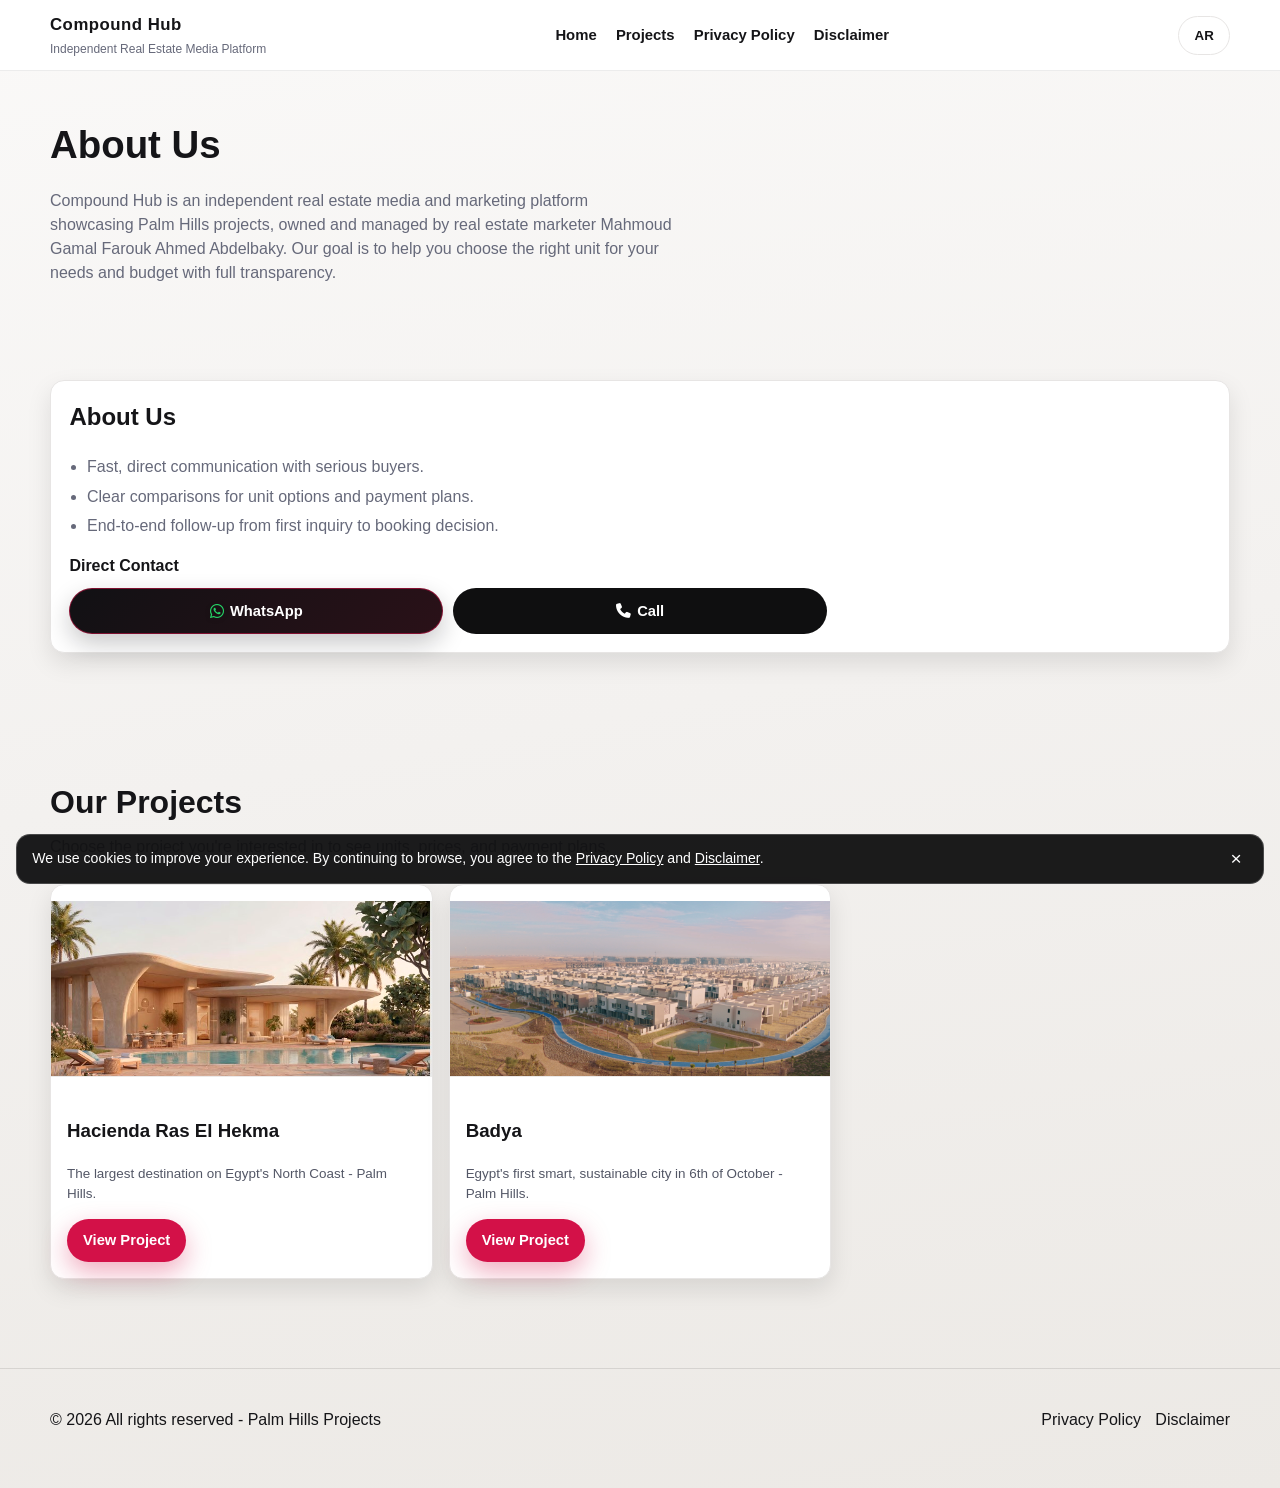
==== commit 11ef00cc: "Rebrand to Compound Hub, add OG metadata, improve Badya lead form UX - Update GTM tracking ID across" ====
--- a/index.html
+++ b/index.html
@@ -3,28 +3,36 @@
   <head>
     <meta charset="UTF-8" />
     <meta name="viewport" content="width=device-width, initial-scale=1.0" />
-    <title>Ahmed Yassin | Palm Hills Independent Real Estate Broker</title>
+    <title>Compound Hub | Palm Hills Independent Real Estate Broker</title>
     <meta name="description" content="Direct sales consultant for Palm Hills projects: Hacienda Ras El Hekma and Badya." />
+    <meta property="og:type" content="website" />
+    <meta property="og:title" content="Compound Hub | Palm Hills Independent Real Estate Broker" />
+    <meta property="og:description" content="Direct sales consultant for Palm Hills projects: Hacienda Ras El Hekma and Badya." />
+    <meta property="og:image" content="assets/images/background%20cover.jpeg" />
+    <meta name="twitter:card" content="summary_large_image" />
+    <meta name="twitter:title" content="Compound Hub | Palm Hills Independent Real Estate Broker" />
+    <meta name="twitter:description" content="Direct sales consultant for Palm Hills projects: Hacienda Ras El Hekma and Badya." />
+    <meta name="twitter:image" content="assets/images/background%20cover.jpeg" />
     <!-- Google Tag Manager -->
     <script>(function(w,d,s,l,i){w[l]=w[l]||[];w[l].push({'gtm.start':
     new Date().getTime(),event:'gtm.js'});var f=d.getElementsByTagName(s)[0],
     j=d.createElement(s),dl=l!='dataLayer'?'&l='+l:'';j.async=true;j.src=
     'https://www.googletagmanager.com/gtm.js?id='+i+dl;f.parentNode.insertBefore(j,f);
-    })(window,document,'script','dataLayer','GTM-WDP42FP8');</script>
+    })(window,document,'script','dataLayer','GTM-WCP68T9C');</script>
     <!-- End Google Tag Manager -->
     <link rel="stylesheet" href="https://cdnjs.cloudflare.com/ajax/libs/font-awesome/6.5.2/css/all.min.css" />
     <link rel="stylesheet" href="css/style.css" />
   </head>
   <body data-page="home">
     <!-- Google Tag Manager (noscript) -->
-    <noscript><iframe src="https://www.googletagmanager.com/ns.html?id=GTM-WDP42FP8"
+    <noscript><iframe src="https://www.googletagmanager.com/ns.html?id=GTM-WCP68T9C"
     height="0" width="0" style="display:none;visibility:hidden"></iframe></noscript>
     <!-- End Google Tag Manager (noscript) -->
     <header class="site-header">
       <div class="container nav-wrap">
         <div class="brand">
-          <p class="brand-title">Ahmed Yassin</p>
-          <p class="brand-sub">Palm Hills Direct Sales Consultant</p>
+          <p class="brand-title">Compound Hub</p>
+          <p class="brand-sub" data-i18n="brand_sub">منصة عقارية إعلامية مستقلة</p>
         </div>
         <nav class="nav-links" id="siteNav">
           <a href="#" data-i18n="nav_sec_home">الرئيسية</a>
@@ -44,9 +52,10 @@
     <main>
       <section class="page-hero">
         <div class="container">
-          <h1 data-i18n="about_title">نبذة عن مستشار المبيعات</h1>
+          <h1 data-i18n="about_title">من نحن</h1>
           <p data-i18n="about_subtitle">
-            أنا مستشار مبيعات مباشر لمشروعات Palm Hills، وهدفي هو مساعدتك على اختيار وحدة
+            Compound Hub منصة إعلامية وتسويقية مستقلة متخصصة في عرض مشروعات Palm Hills، يمتلكها
+            ويديرها المسوق العقاري محمود جمال فاروق أحمد عبدالباقي، وهدفنا مساعدتك على اختيار وحدة
             مناسبة لاحتياجك وميزانيتك بأقصى شفافية.
           </p>
         </div>
@@ -62,16 +71,11 @@
               <li data-i18n="about_b3">متابعة كاملة من أول استفسار حتى قرار الحجز.</li>
             </ul>
 
-            <div class="business-card-slot" aria-label="Business card">
-              <img class="business-card-image" src="assets/business%20card%20.jpg" alt="Ahmed Yassin - Palm Hills business card" loading="lazy" decoding="async" />
-            </div>
-
             <div class="about-contact-wrap">
               <h3 data-i18n="about_contact_title">التواصل المباشر</h3>
               <div class="about-contact-grid">
                 <a class="btn btn-whatsapp whatsapp-general" href="#"><i class="fa-brands fa-whatsapp" aria-hidden="true"></i><span data-i18n="about_contact_whatsapp">واتساب</span></a>
                 <a class="btn btn-dark call-link" href="tel:+201017668746"><i class="fa-solid fa-phone" aria-hidden="true"></i><span data-i18n="about_contact_call">اتصال</span></a>
-                <a class="btn btn-outline about-email-link" href="mailto:info@salespalmhills.com"><i class="fa-solid fa-envelope" aria-hidden="true"></i><span data-i18n="about_contact_email">info@salespalmhills.com</span></a>
               </div>
             </div>
           </article>
--- a/css/style.css
+++ b/css/style.css
@@ -7,6 +7,7 @@
   --white: #ffffff;
   --line: #e7e5e4;
   --success: #198754;
+  --error: #dc2626;
   --shadow-lg: 0 18px 50px rgba(0, 0, 0, 0.14);
   --shadow-md: 0 10px 25px rgba(0, 0, 0, 0.1);
   --radius-lg: 20px;
@@ -952,6 +953,23 @@
   font-size: 0.83rem;
 }
 
+.form-field.has-error input,
+.form-field.has-error select {
+  border-color: var(--error);
+  outline: 2px solid rgba(220, 38, 38, 0.18);
+}
+
+.field-error {
+  display: none;
+  color: var(--error);
+  font-size: 0.82rem;
+  font-weight: 600;
+}
+
+.form-field.has-error .field-error {
+  display: block;
+}
+
 #leadFormWhatsappNote {
   display: block;
   color: var(--success);
@@ -1053,35 +1071,6 @@
   margin-top: 0;
 }
 
-.business-card-slot {
-  margin-top: 1rem;
-  border: 2px dashed rgba(211, 17, 72, 0.35);
-  border-radius: 14px;
-  background: rgba(211, 17, 72, 0.04);
-  padding: 1rem;
-  text-align: center;
-}
-
-.business-card-image {
-  display: block;
-  width: min(100%, 420px);
-  margin: 0 auto 0.7rem;
-  border-radius: 12px;
-  border: 1px solid rgba(15, 15, 16, 0.14);
-  box-shadow: 0 12px 30px rgba(15, 15, 16, 0.12);
-}
-
-.business-card-slot h3 {
-  margin: 0 0 0.25rem;
-  font-size: 1rem;
-}
-
-.business-card-slot p {
-  margin: 0;
-  color: var(--text-soft);
-  font-size: 0.88rem;
-}
-
 .about-contact-wrap {
   margin-top: 1rem;
 }
@@ -1100,10 +1089,6 @@
 .about-contact-grid .btn {
   width: 100%;
   min-height: 46px;
-}
-
-.about-email-link {
-  font-weight: 700;
 }
 
 .success-card {
